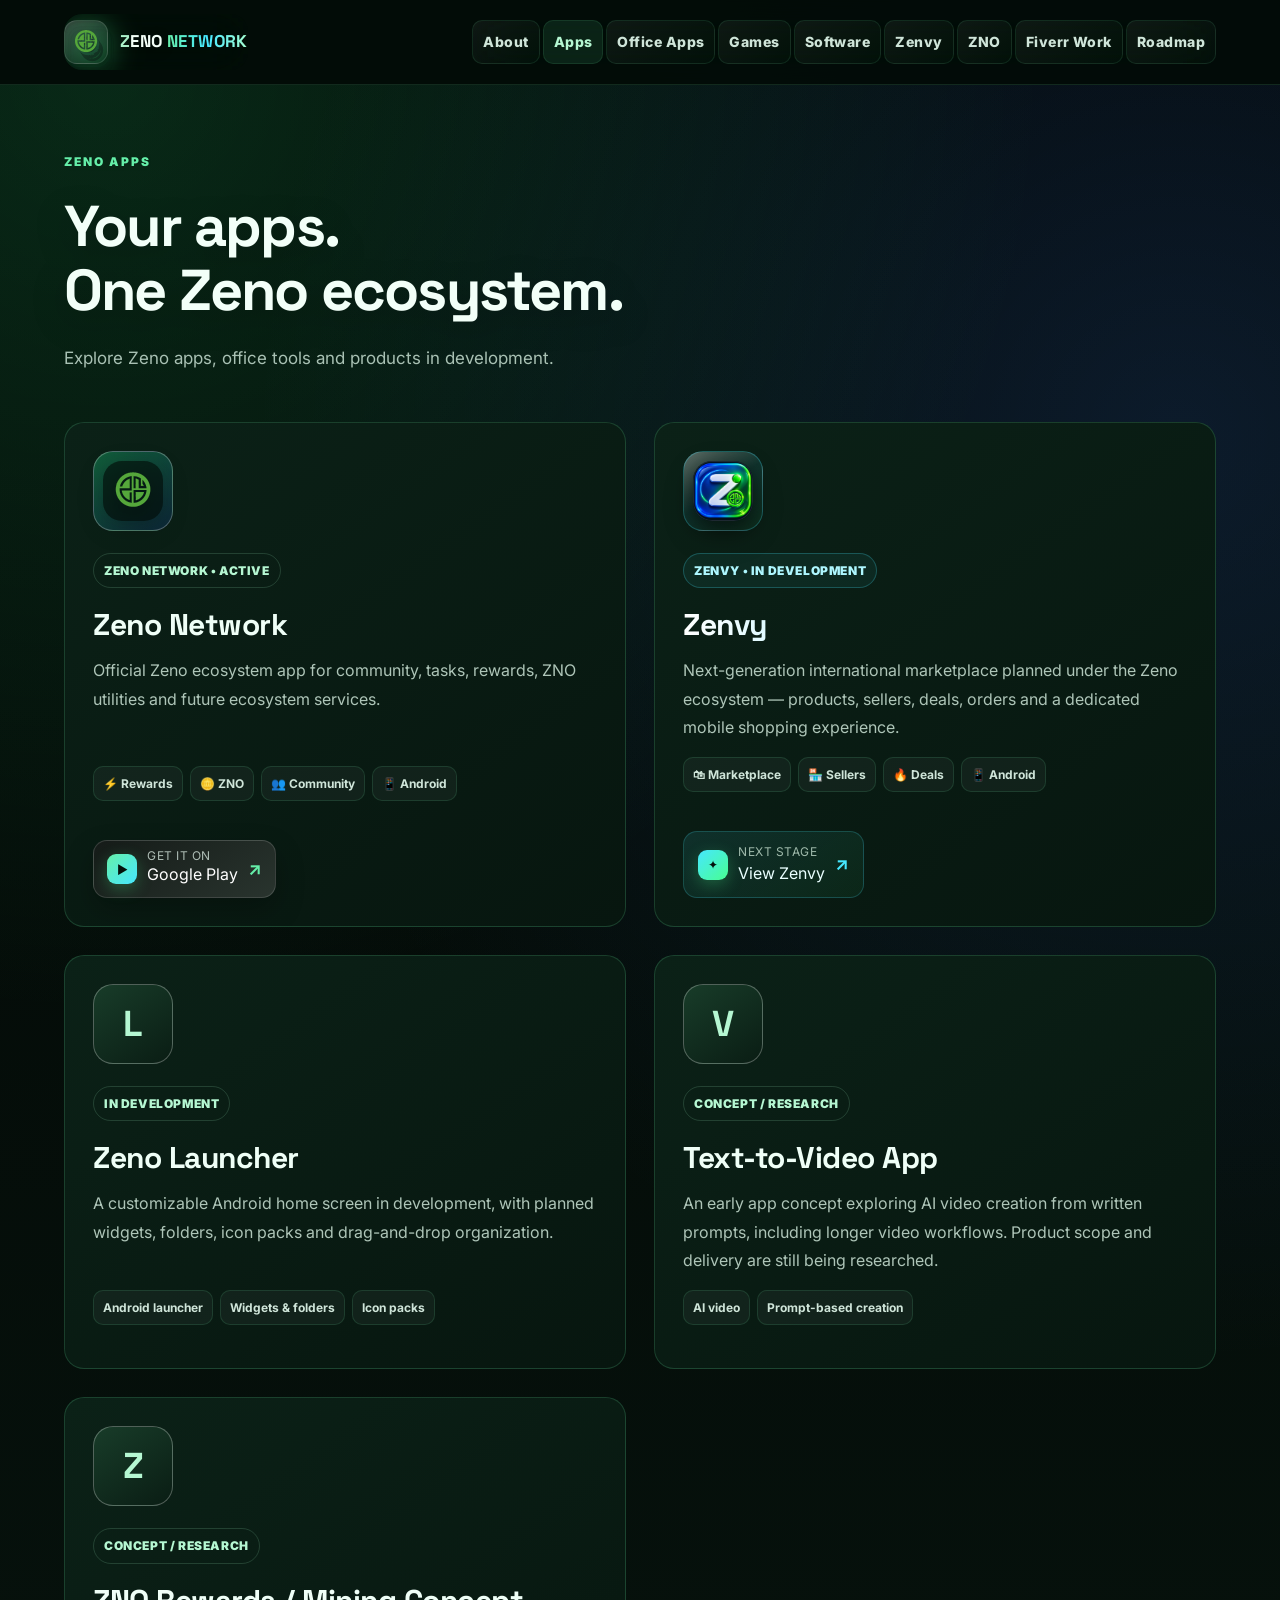
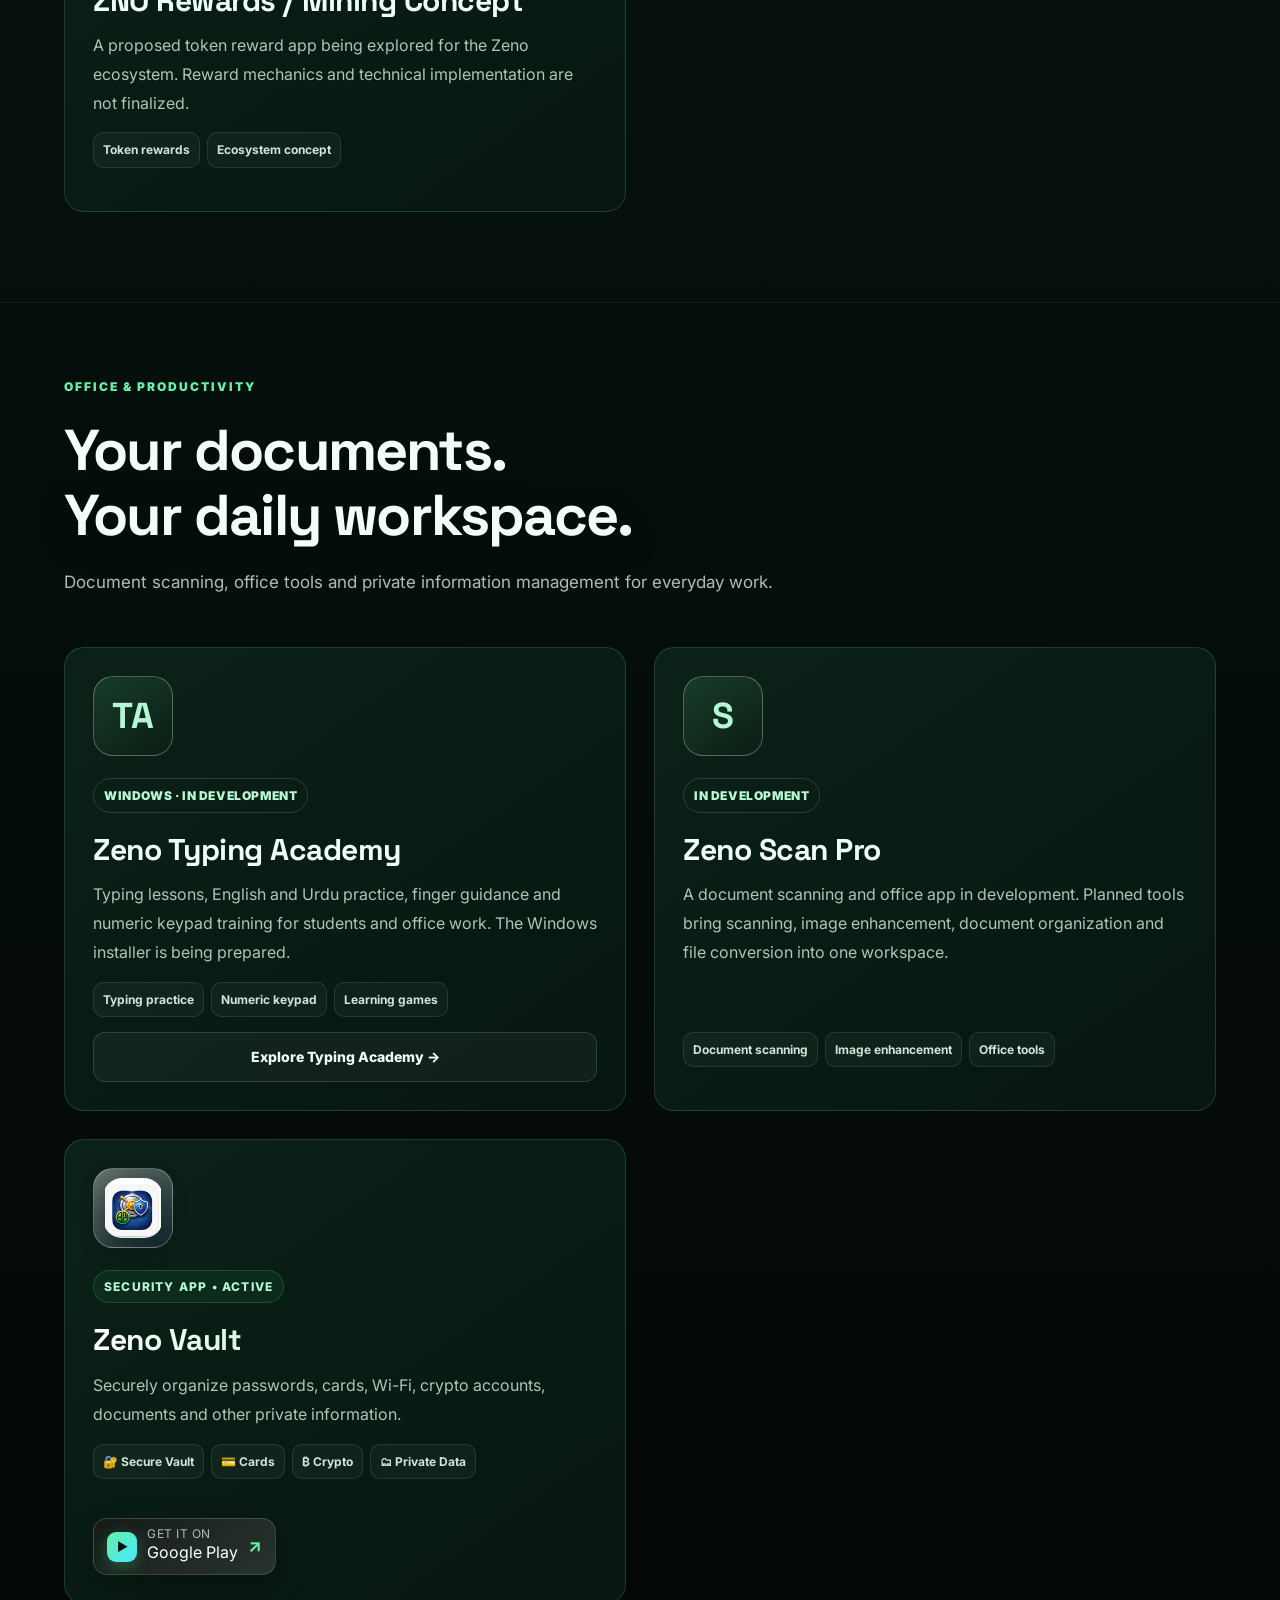
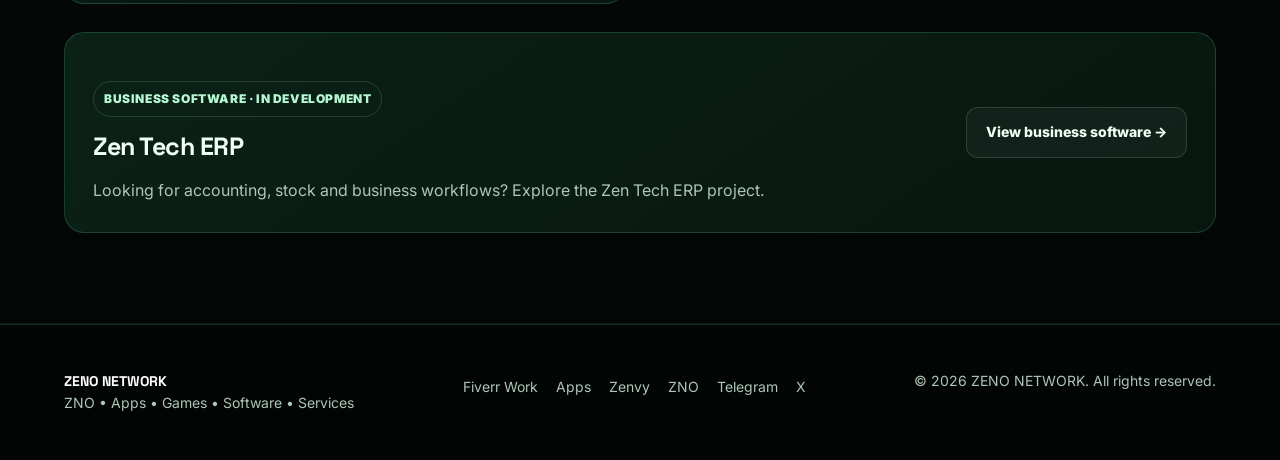
==== apps.html @ b7bbfca3 "Polish animated website, add apps and office categories, Fiverr portfolio and games; preserve Typing" ====
<!doctype html>
<html lang="en">
<head>
<meta charset="utf-8">
<meta name="viewport" content="width=device-width,initial-scale=1">
<title>Apps | Zeno Network</title>
<meta name="description" content="ZENO NETWORK — apps, games, digital services, ZNO utility and the future Zenvy marketplace.">
<meta property="og:title" content="ZENO NETWORK | Official">
<meta property="og:description" content="Apps, games, digital services, ZNO and Zenvy.">
<meta property="og:image" content="banner.jpeg">
<meta name="theme-color" content="#06100d">

<link rel="preconnect" href="https://fonts.googleapis.com">
<link rel="preconnect" href="https://fonts.gstatic.com" crossorigin>
<link href="https://fonts.googleapis.com/css2?family=Inter:wght@400;500;600;700;800&family=Space+Grotesk:wght@400;500;600;700&display=swap" rel="stylesheet">

<link rel="stylesheet" href="styles.css?v=20260908">
</head>
<body>
<a class="skip-link" href="#main-content">Skip to content</a>

<nav class="nav">
<div class="wrap navin">
<a class="logo" href="index.html#home"><img src="zno.svg" alt="ZNO"><span>ZENO <em>NETWORK</em></span></a>
<button class="menu" id="menu" type="button" aria-label="Open navigation" aria-expanded="false" aria-controls="links">☰</button>
<div class="links" id="links">
<a href="index.html#about">About</a><a href="apps.html" aria-current="page">Apps</a><a href="apps.html#office-apps">Office Apps</a><a href="index.html#games">Games</a><a href="index.html#software">Software</a><a href="index.html#zenvy">Zenvy</a><a href="index.html#token">ZNO</a><a href="index.html#fiverr">Fiverr Work</a><a href="index.html#roadmap">Roadmap</a>
</div>
</div>
</nav>

<main id="main-content" class="apps-page"><section id="apps"><div class="wrap">
<div class="section-head reveal"><span class="eyebrow">ZENO APPS</span><h2>Your apps.<br>One Zeno ecosystem.</h2><p>Explore Zeno apps, office tools and products in development.</p></div>

<div class="glass-grid zeno-products">

<!-- ZENO NETWORK APP -->
<div class="glass app-card reveal zeno-product-card">
  <div class="product-icon-float zeno-network-icon">
    <img src="zno.svg" alt="Zeno Network app icon">
  </div>
  <div class="app-visual network-visual">
    <span class="network-ring"></span>
    <strong>ZNO</strong>
  </div>
  <div class="product-card-copy">
    <div class="tag">ZENO NETWORK • ACTIVE</div>
    <h3>Zeno Network</h3>
    <p>Official Zeno ecosystem app for community, tasks, rewards, ZNO utilities and future ecosystem services.</p>
    <div class="vault-features">
      <span>⚡ Rewards</span><span>🪙 ZNO</span><span>👥 Community</span><span>📱 Android</span>
    </div>
    <a class="play-store-btn" href="https://play.google.com/store/apps/details?id=com.zenonetwork.zenoapp" target="_blank" rel="noopener noreferrer">
      <span class="play-icon">▶</span>
      <span><small>GET IT ON</small>Google Play</span>
      <b>↗</b>
    </a>
  </div>
</div>

<!-- ZENVY APP -->
<div class="glass app-card reveal zeno-product-card zenvy-product">
  <div class="product-icon-float">
    <img src="zenvy-app-icon.png" alt="Zenvy app icon">
  </div>
  <div class="app-visual zenvy-visual">
    <img src="zenvy-app-icon.png" alt="Zenvy">
    <span class="zenvy-badge">MARKETPLACE APP</span>
  </div>
  <div class="product-card-copy">
    <div class="tag">ZENVY • IN DEVELOPMENT</div>
    <h3>Zenvy</h3>
    <p>Next-generation international marketplace planned under the Zeno ecosystem — products, sellers, deals, orders and a dedicated mobile shopping experience.</p>
    <div class="vault-features">
      <span>🛍 Marketplace</span><span>🏪 Sellers</span><span>🔥 Deals</span><span>📱 Android</span>
    </div>
    <a class="zenvy-app-btn" href="index.html#zenvy">
      <span class="play-icon">✦</span>
      <span><small style="display:block;color:#9eb9aa;font-size:8px;letter-spacing:1px">NEXT STAGE</small>View Zenvy</span>
      <b style="color:var(--cyan);font-size:18px;margin-left:auto">↗</b>
    </a>
  </div>
</div>

<article class="glass app-card reveal zeno-product-card"><div class="product-icon-float project-monogram" aria-hidden="true">L</div><div class="product-card-copy"><span class="tag">IN DEVELOPMENT</span><h3>Zeno Launcher</h3><p>A customizable Android home screen in development, with planned widgets, folders, icon packs and drag-and-drop organization.</p><div class="vault-features"><span>Android launcher</span><span>Widgets & folders</span><span>Icon packs</span></div></div></article><article class="glass app-card reveal zeno-product-card"><div class="product-icon-float project-monogram" aria-hidden="true">V</div><div class="product-card-copy"><span class="tag">CONCEPT / RESEARCH</span><h3>Text-to-Video App</h3><p>An early app concept exploring AI video creation from written prompts, including longer video workflows. Product scope and delivery are still being researched.</p><div class="vault-features"><span>AI video</span><span>Prompt-based creation</span></div></div></article><article class="glass app-card reveal zeno-product-card"><div class="product-icon-float project-monogram" aria-hidden="true">Z</div><div class="product-card-copy"><span class="tag">CONCEPT / RESEARCH</span><h3>ZNO Rewards / Mining Concept</h3><p>A proposed token reward app being explored for the Zeno ecosystem. Reward mechanics and technical implementation are not finalized.</p><div class="vault-features"><span>Token rewards</span><span>Ecosystem concept</span></div></div></article>
</div>
</div></section>

<section id="office-apps"><div class="wrap"><div class="section-head reveal"><span class="eyebrow">OFFICE & PRODUCTIVITY</span><h2>Your documents.<br>Your daily workspace.</h2><p>Document scanning, office tools and private information management for everyday work.</p></div><div class="glass-grid zeno-products"><article class="glass app-card reveal zeno-product-card"><div class="product-icon-float project-monogram" aria-hidden="true">TA</div><div class="product-card-copy"><span class="tag">WINDOWS · IN DEVELOPMENT</span><h3>Zeno Typing Academy</h3><p>Typing lessons, English and Urdu practice, finger guidance and numeric keypad training for students and office work. The Windows installer is being prepared.</p><div class="vault-features"><span>Typing practice</span><span>Numeric keypad</span><span>Learning games</span></div><a class="btn" href="typing-academy.html">Explore Typing Academy →</a></div></article><article class="glass app-card reveal zeno-product-card"><div class="product-icon-float project-monogram" aria-hidden="true">S</div><div class="product-card-copy"><span class="tag">IN DEVELOPMENT</span><h3>Zeno Scan Pro</h3><p>A document scanning and office app in development. Planned tools bring scanning, image enhancement, document organization and file conversion into one workspace.</p><div class="vault-features"><span>Document scanning</span><span>Image enhancement</span><span>Office tools</span></div></div></article><!-- ZENO VAULT APP -->
<div class="glass app-card reveal vault-product">
  <div class="product-icon-float vault-product-icon">
    <img src="zeno-vault-icon.png" alt="Zeno Vault app icon">
  </div>
  <div class="app-visual vault">
    <span class="vault-orbit"></span>
    <span class="vault-z">Z</span>
    <span class="vault-key">⌁</span>
  </div>
  <div class="vault-product-copy">
    <div class="tag">SECURITY APP • ACTIVE</div>
    <h3>Zeno Vault</h3>
    <p>Securely organize passwords, cards, Wi-Fi, crypto accounts, documents and other private information.</p>
    <div class="vault-features"><span>🔐 Secure Vault</span><span>💳 Cards</span><span>₿ Crypto</span><span>🗂 Private Data</span></div>
    <a class="play-store-btn" href="https://play.google.com/store/apps/details?id=com.zenonetwork.zenonotes" target="_blank" rel="noopener noreferrer">
      <span class="play-icon">▶</span>
      <span><small>GET IT ON</small>Google Play</span>
      <b>↗</b>
    </a>
  </div>
</div>

</div><div class="office-erp glass reveal"><div><span class="tag">BUSINESS SOFTWARE · IN DEVELOPMENT</span><h3>Zen Tech ERP</h3><p>Looking for accounting, stock and business workflows? Explore the Zen Tech ERP project.</p></div><a class="btn" href="index.html#software">View business software →</a></div></div></section></main>
<footer><div class="wrap foot"><div><strong style="color:#fff;font-family:'Space Grotesk'">ZENO NETWORK</strong><br>ZNO • Apps • Games • Software • Services</div><div class="foot-links"><a href="index.html#fiverr">Fiverr Work</a><a href="apps.html" aria-current="page">Apps</a><a href="index.html#zenvy">Zenvy</a><a href="index.html#token">ZNO</a><a href="https://t.me/znonetwork" target="_blank" rel="noopener noreferrer">Telegram</a><a href="https://x.com/ZenoNetworkZNO" target="_blank" rel="noopener noreferrer">X</a></div><div>© 2026 ZENO NETWORK. All rights reserved.</div></div></footer>





<script src="site.js?v=20260908" defer></script>
</body>
</html>
---- styles.css ----
:root{
  --bg:#030806; --bg2:#06120d; --panel:rgba(10,28,20,.62);
  --panel2:rgba(7,19,14,.82); --line:rgba(116,255,178,.18);
  --green:#48ff91; --mint:#a6ffd0; --cyan:#46e7ff; --blue:#5d8dff;
  --white:#f3fff8; --muted:#9eb9aa; --gold:#d7ff6a;
  --shadow:0 25px 90px rgba(0,0,0,.48);
}
*{box-sizing:border-box}
html{scroll-behavior:smooth}
body{
 margin:0;color:var(--white);background:
 radial-gradient(circle at 8% 2%,rgba(46,255,139,.14),transparent 25%),
 radial-gradient(circle at 92% 12%,rgba(63,131,255,.15),transparent 27%),
 linear-gradient(180deg,#020604,#06110c 45%,#020504);
 font-family:Inter,Arial,sans-serif;overflow-x:hidden;
}
body:before{content:"";position:fixed;inset:0;pointer-events:none;opacity:.24;
 background-image:linear-gradient(rgba(255,255,255,.025) 1px,transparent 1px),linear-gradient(90deg,rgba(255,255,255,.025) 1px,transparent 1px);
 background-size:70px 70px;mask-image:linear-gradient(to bottom,#000,transparent 75%);z-index:-1}
a{color:inherit}
.wrap{width:min(1240px,92%);margin:auto}
.nav{
 position:fixed;top:0;left:0;right:0;z-index:100;
 background:rgba(2,8,6,.64);border-bottom:1px solid rgba(130,255,185,.12);
 backdrop-filter:blur(22px) saturate(150%);
}
.navin{height:76px;display:flex;align-items:center;justify-content:space-between;gap:25px}
.logo{display:flex;align-items:center;gap:12px;text-decoration:none;font-family:"Space Grotesk";font-weight:700;letter-spacing:.8px}
.logo img{width:44px;height:44px;filter:drop-shadow(0 0 15px rgba(72,255,145,.4))}
.logo em{font-style:normal;color:var(--green)}
.links{display:flex;align-items:center;gap:22px}
.links a{text-decoration:none;color:#c8ddd2;font-size:13px;font-weight:700;transition:.25s}
.links a:hover{color:var(--green);transform:translateY(-1px)}
.menu{display:none;background:rgba(255,255,255,.05);color:#fff;border:1px solid var(--line);border-radius:12px;padding:9px 12px;font-size:20px}

.hero{
 min-height:790px;padding-top:76px;position:relative;display:flex;align-items:center;overflow:hidden;
 background:
 linear-gradient(90deg,rgba(2,7,5,.97) 0%,rgba(2,7,5,.82) 43%,rgba(2,7,5,.25) 100%),
 url("banner.jpeg") center/cover no-repeat;
}
.hero:after{
 content:"";position:absolute;width:650px;height:650px;right:-180px;top:80px;border-radius:50%;
 background:radial-gradient(circle,rgba(70,255,145,.2),rgba(67,130,255,.08) 42%,transparent 68%);
 filter:blur(10px);animation:pulse 5s ease-in-out infinite;
}
.hero-grid{display:grid;grid-template-columns:1.02fr .98fr;gap:50px;align-items:center;position:relative;z-index:2}
.kicker{display:inline-flex;align-items:center;gap:9px;padding:9px 14px;border:1px solid var(--line);border-radius:999px;background:rgba(10,35,24,.58);color:var(--mint);font-size:11px;font-weight:800;letter-spacing:1.7px;backdrop-filter:blur(12px)}
.dot{width:7px;height:7px;background:var(--green);border-radius:50%;box-shadow:0 0 15px var(--green);animation:blink 1.6s infinite}
.hero h1{font-family:"Space Grotesk";font-size:clamp(55px,7.8vw,105px);line-height:.88;letter-spacing:-5px;margin:25px 0 24px}
.hero h1 .green{color:var(--green);text-shadow:0 0 35px rgba(72,255,145,.18)}
.hero h1 .silver{color:#eaf4ef}
.hero-copy{max-width:680px;color:#b8cec2;font-size:18px;line-height:1.85}
.hero-buttons{display:flex;flex-wrap:wrap;gap:12px;margin-top:28px}
.btn{
 display:inline-flex;align-items:center;justify-content:center;gap:9px;text-decoration:none;
 padding:14px 20px;border-radius:14px;font-weight:800;font-size:13px;border:1px solid var(--line);
 transition:.28s;cursor:pointer;background:rgba(255,255,255,.045);color:#effff6;
}
.btn:hover{transform:translateY(-4px);box-shadow:0 15px 35px rgba(0,0,0,.28);border-color:rgba(72,255,145,.45)}
.btn.primary{color:#031109;border:0;background:linear-gradient(135deg,var(--green),var(--mint));box-shadow:0 12px 35px rgba(72,255,145,.2)}
.btn.blue{background:linear-gradient(135deg,#46e7ff,#648aff);color:#041019;border:0}
.contract-mini{margin-top:20px;color:#9eb9aa;font-size:12px;word-break:break-all}
.contract-mini b{color:#d7ffea}

.hero-art{min-height:500px;position:relative;display:grid;place-items:center}
.glow{position:absolute;width:430px;height:430px;border-radius:50%;background:radial-gradient(circle,rgba(72,255,145,.2),transparent 65%);filter:blur(5px);animation:pulse 5s infinite}
.orbit{position:absolute;width:440px;height:440px;border:1px solid rgba(72,255,145,.18);border-radius:50%;animation:spin 22s linear infinite}
.orbit:before,.orbit:after{content:"";position:absolute;width:12px;height:12px;border-radius:50%;background:var(--green);box-shadow:0 0 25px var(--green)}
.orbit:before{top:35px;left:60px}.orbit:after{bottom:65px;right:25px;background:var(--cyan);box-shadow:0 0 25px var(--cyan)}
.coin{
 width:285px;height:285px;border-radius:50%;position:relative;display:grid;place-items:center;
 background:radial-gradient(circle at 35% 25%,#d8ff9d 0,#42e777 16%,#0b7e45 45%,#031b11 72%);
 border:7px solid #142f22;box-shadow:inset 0 0 0 3px rgba(166,255,208,.35),inset 0 -25px 45px rgba(0,0,0,.5),0 0 75px rgba(72,255,145,.3),0 35px 90px rgba(0,0,0,.55);
 transform:perspective(700px) rotateX(7deg);animation:float 4.8s ease-in-out infinite;
}
.coin:before{content:"";position:absolute;inset:17px;border-radius:50%;border:2px dashed rgba(219,255,229,.32)}
.coin-z{font-family:"Space Grotesk";font-size:150px;font-weight:700;color:#06140d;text-shadow:3px 5px 0 rgba(166,255,208,.25);transform:translateY(-5px)}

.coin-logo-3d{
  width:190px;height:190px;display:grid;place-items:center;position:relative;
  transform:translateY(-8px) perspective(700px) rotateX(8deg) rotateY(-7deg);
  animation:logoFloat 4.8s ease-in-out infinite;
  filter:
    drop-shadow(0 4px 0 #07170e)
    drop-shadow(0 8px 0 #06120b)
    drop-shadow(0 12px 0 rgba(0,0,0,.75))
    drop-shadow(0 0 22px rgba(72,255,145,.55));
}
.coin-logo-3d:before{
  content:"";position:absolute;inset:8px;border-radius:42px;
  background:linear-gradient(145deg,rgba(255,255,255,.30),rgba(72,255,145,.08) 45%,rgba(0,0,0,.18));
  border:1px solid rgba(224,255,238,.26);
  box-shadow:inset 0 2px 0 rgba(255,255,255,.18),0 0 35px rgba(72,255,145,.18);
  transform:translateZ(-10px) rotate(-3deg);
  pointer-events:none;
}
.coin-logo-3d img{
  width:150px;height:150px;object-fit:contain;position:relative;z-index:2;
  transform:translateZ(20px);
  filter:
    brightness(1.12) contrast(1.08)
    drop-shadow(3px 4px 0 #0b3a23)
    drop-shadow(6px 8px 0 #062013)
    drop-shadow(0 0 18px rgba(166,255,208,.58));
}
.coin-logo-3d:after{
  content:"";position:absolute;width:105px;height:24px;left:43px;top:25px;
  background:linear-gradient(90deg,transparent,rgba(255,255,255,.46),transparent);
  transform:rotate(-25deg);filter:blur(5px);opacity:.55;z-index:3;
  animation:shine 3.2s ease-in-out infinite;
  pointer-events:none;
}
@keyframes logoFloat{
  0%,100%{transform:translateY(-8px) perspective(700px) rotateX(8deg) rotateY(-7deg)}
  50%{transform:translateY(-20px) perspective(700px) rotateX(11deg) rotateY(5deg)}
}
@keyframes shine{
  0%,35%{transform:translateX(-45px) rotate(-25deg);opacity:0}
  50%{opacity:.55}
  75%,100%{transform:translateX(75px) rotate(-25deg);opacity:0}
}

.coin-label{position:absolute;bottom:45px;font-size:12px;letter-spacing:4px;font-weight:900;color:#d9ffe9}
.float-card{position:absolute;padding:15px 17px;border:1px solid var(--line);background:rgba(5,18,12,.68);backdrop-filter:blur(16px);border-radius:18px;box-shadow:var(--shadow);font-size:12px}
.float-card strong{display:block;color:var(--green);font-size:18px;margin-bottom:4px}
.fc1{top:55px;right:5px}.fc2{bottom:65px;left:0}.fc3{top:155px;left:-20px}

.stats{margin-top:-58px;position:relative;z-index:5}
.stats-grid{display:grid;grid-template-columns:repeat(4,1fr);gap:12px}
.stat{padding:23px;border:1px solid var(--line);border-radius:20px;background:linear-gradient(145deg,rgba(16,42,28,.76),rgba(4,14,10,.82));backdrop-filter:blur(18px);box-shadow:var(--shadow),inset 0 1px 0 rgba(255,255,255,.06);transition:.35s ease}.stat:hover{transform:translateY(-7px);border-color:rgba(72,255,145,.42);box-shadow:0 25px 60px rgba(0,0,0,.38),0 0 28px rgba(72,255,145,.06)}
.stat b{display:block;font-family:"Space Grotesk";font-size:26px;color:var(--mint)}.stat span{font-size:12px;color:var(--muted)}

section{padding:115px 0}
.section-head{max-width:900px;margin-bottom:48px;position:relative}
.eyebrow{
 display:inline-flex;align-items:center;gap:10px;
 font-size:18px;font-weight:900;letter-spacing:4px;color:var(--green);
 text-transform:uppercase;
 padding:10px 16px;border-radius:999px;
 border:1px solid rgba(72,255,145,.24);
 background:linear-gradient(135deg,rgba(72,255,145,.10),rgba(70,231,255,.045));
 box-shadow:inset 0 1px 0 rgba(255,255,255,.08),0 8px 28px rgba(0,0,0,.16);
 backdrop-filter:blur(14px);
}
.eyebrow:before{
 content:"";width:7px;height:7px;border-radius:50%;
 background:var(--green);box-shadow:0 0 16px var(--green);
 animation:blink 1.8s infinite;
}
.section-head h2{
 font-family:"Space Grotesk";
 font-size:clamp(58px,7vw,88px);
 line-height:.98;margin:18px 0 18px;letter-spacing:-3px;
 font-weight:700;
 color:#f2fff8;
 text-shadow:0 10px 35px rgba(0,0,0,.28);
}
.section-head h2::after{
 content:"";display:block;width:88px;height:3px;margin-top:22px;border-radius:99px;
 background:linear-gradient(90deg,var(--green),var(--cyan),transparent);
 box-shadow:0 0 18px rgba(72,255,145,.28);
}
.connect-title{font-size:clamp(48px,6vw,78px)!important;line-height:.98;letter-spacing:-3px;color:#f2fff8}
.section-head p{color:#a9c1b4;line-height:1.85;font-size:17px;max-width:760px}
.glass-grid{display:grid;grid-template-columns:repeat(3,1fr);gap:20px}
.glass{
 padding:31px;border:1px solid rgba(116,255,178,.17);border-radius:26px;
 background:
   linear-gradient(145deg,rgba(20,48,33,.70),rgba(5,16,11,.76)),
   radial-gradient(circle at 0% 0%,rgba(72,255,145,.08),transparent 42%);
 backdrop-filter:blur(22px) saturate(145%);
 box-shadow:
   0 20px 55px rgba(0,0,0,.25),
   inset 0 1px 0 rgba(255,255,255,.055);
 transition:
   transform .42s cubic-bezier(.2,.8,.2,1),
   border-color .35s ease,
   box-shadow .42s ease,
   background .42s ease;
 position:relative;overflow:hidden;
 isolation:isolate;
}
.glass:before{
 content:"";position:absolute;width:190px;height:190px;right:-95px;top:-95px;
 background:radial-gradient(circle,rgba(72,255,145,.18),rgba(70,231,255,.05) 42%,transparent 70%);
 border-radius:50%;filter:blur(4px);transition:.5s;z-index:-1;
}
.glass:after{
 content:"";position:absolute;left:-120%;top:0;width:65%;height:100%;
 background:linear-gradient(105deg,transparent,rgba(255,255,255,.075),transparent);
 transform:skewX(-18deg);transition:.65s;pointer-events:none;
}
.glass:hover{
 transform:perspective(900px) translateY(-14px) rotateX(2deg) scale(1.014);
 border-color:rgba(72,255,145,.52);
 background:
   linear-gradient(145deg,rgba(23,61,40,.80),rgba(5,18,13,.84)),
   radial-gradient(circle at 0% 0%,rgba(72,255,145,.13),transparent 45%);
 box-shadow:
   0 34px 95px rgba(0,0,0,.48),
   0 0 0 1px rgba(72,255,145,.07),
   0 0 45px rgba(72,255,145,.075),
   inset 0 1px 0 rgba(255,255,255,.10);
}
.glass:hover:before{transform:scale(1.45);opacity:1}
.glass:hover:after{left:135%}
.glass h3{
 font-family:"Space Grotesk";font-size:28px;letter-spacing:-.5px;
 margin:18px 0 10px;color:#effff7;
}
.glass p{color:#a9bfb3;line-height:1.78;margin:0}
.icon{
 width:52px;height:52px;display:grid;place-items:center;border-radius:16px;
 background:linear-gradient(135deg,rgba(72,255,145,.15),rgba(70,231,255,.08));
 border:1px solid rgba(72,255,145,.2);font-size:23px
}
.glass h3{font-family:"Space Grotesk";font-size:28px;margin:18px 0 9px}
.glass p{color:var(--muted);line-height:1.75;margin:0}
.tag{display:inline-block;margin-top:20px;padding:7px 10px;border-radius:999px;border:1px solid var(--line);color:var(--mint);font-size:10px;font-weight:900;letter-spacing:1px}

.app-card{min-height:290px;display:flex;flex-direction:column}
.app-card .tag{margin-top:auto}
.app-visual{height:115px;border-radius:18px;margin:-3px -3px 0;display:grid;place-items:center;font-family:"Space Grotesk";font-size:45px;font-weight:700;color:#06140d;background:radial-gradient(circle at 40% 35%,#b4ff7b,#2fe87f 25%,#087442 70%);box-shadow:inset 0 0 40px rgba(255,255,255,.12)}
.app-visual.vault{color:#eafff4;background:radial-gradient(circle at 50% 35%,#6dfff3,#176c72 35%,#061d2a 78%)}
.app-visual.future{color:#dce7ff;background:radial-gradient(circle at 50% 35%,#9f9bff,#4d46a5 35%,#111433 78%)}

.zenvy{
 border:1px solid rgba(93,141,255,.3);border-radius:32px;overflow:hidden;
 background:radial-gradient(circle at 75% 35%,rgba(93,141,255,.18),transparent 28%),linear-gradient(135deg,#081521,#071b12);
 box-shadow:var(--shadow)
}
.zenvy-inner{display:grid;grid-template-columns:1.1fr .9fr;gap:25px;padding:45px}
.market-orb{min-height:300px;display:grid;place-items:center;position:relative}
.market-orb:before{content:"";width:245px;height:245px;border-radius:50%;background:conic-gradient(from 0deg,#46e7ff,#8a75ff,#48ff91,#46e7ff);filter:blur(1px);animation:spin 8s linear infinite;box-shadow:0 0 90px rgba(70,231,255,.18)}
.market-orb:after{content:"ZENVY";position:absolute;width:190px;height:190px;border-radius:50%;display:grid;place-items:center;background:#07130e;color:#eafff4;font:700 29px "Space Grotesk";letter-spacing:2px;border:1px solid rgba(255,255,255,.12)}

.token-box{display:grid;grid-template-columns:1fr 1fr;gap:18px}
.rows,.contract-box{padding:26px;border:1px solid var(--line);border-radius:24px;background:rgba(9,26,18,.7);backdrop-filter:blur(18px)}
.row{display:flex;justify-content:space-between;gap:20px;padding:16px 0;border-bottom:1px solid rgba(116,255,178,.1)}
.row:last-child{border:0}.row span{color:var(--muted)}.row strong{color:#eafff4;text-align:right}
.contract{padding:18px;border-radius:15px;background:#020806;border:1px dashed rgba(72,255,145,.3);font:12px Consolas,monospace;color:var(--mint);word-break:break-all}

.service-grid{grid-template-columns:repeat(4,1fr)}
.service{min-height:230px}
.roadmap{display:grid;grid-template-columns:repeat(4,1fr);gap:15px}
.phase{padding:24px;border:1px solid var(--line);border-radius:22px;background:linear-gradient(145deg,rgba(13,34,23,.72),rgba(4,13,9,.75))}
.phase small{color:var(--green);font-weight:900;letter-spacing:1.4px}
.phase h3{font-family:"Space Grotesk";font-size:21px}.phase p{color:var(--muted);line-height:1.7}

.update{display:grid;grid-template-columns:100px 1fr;padding:22px 0;border-bottom:1px solid rgba(116,255,178,.12)}
.update:last-child{border:0}.date{color:var(--green);font-weight:900}

.cta{padding:48px;border:1px solid var(--line);border-radius:28px;background:linear-gradient(135deg,rgba(13,42,27,.72),rgba(7,20,14,.82));box-shadow:var(--shadow)}
footer{border-top:1px solid var(--line);padding:45px 0;color:var(--muted)}
.foot{display:flex;justify-content:space-between;gap:25px;flex-wrap:wrap}.foot-links{display:flex;gap:18px;flex-wrap:wrap}.foot-links a{text-decoration:none}.foot-links a:hover{color:var(--green)}

.reveal{opacity:0;transform:translateY(25px);transition:opacity .7s ease,transform .7s ease}.reveal.show{opacity:1;transform:none}
@keyframes float{0%,100%{transform:perspective(700px) rotateX(7deg) translateY(0)}50%{transform:perspective(700px) rotateX(7deg) translateY(-16px)}}
@keyframes pulse{0%,100%{transform:scale(.94);opacity:.7}50%{transform:scale(1.08);opacity:1}}
@keyframes spin{to{transform:rotate(360deg)}}@keyframes blink{50%{opacity:.35}}
@media(max-width:1000px){.links{display:none}.menu{display:block}.hero-grid{grid-template-columns:1fr}.hero-art{min-height:430px}.glass-grid,.service-grid{grid-template-columns:repeat(2,1fr)}.roadmap{grid-template-columns:repeat(2,1fr)}.token-box,.zenvy-inner{grid-template-columns:1fr}}
@media(max-width:650px){.hero{min-height:850px}.hero h1{letter-spacing:-3px}.hero-copy{font-size:16px}.hero-art{min-height:350px}.coin{width:220px;height:220px}.coin-logo-3d{width:150px;height:150px}.coin-logo-3d img{width:118px;height:118px}.orbit{width:330px;height:330px}.float-card{display:none}.stats-grid,.glass-grid,.service-grid,.roadmap{grid-template-columns:1fr}.stats{margin-top:-25px}section{padding:75px 0}.zenvy-inner{padding:25px}.update{grid-template-columns:1fr;gap:7px}}

/* ===== PREMIUM 3D GLASS BRAND ===== */
.navin{gap:18px}
.logo{
  position:relative;
  min-height:56px;
  padding:7px 16px 7px 8px;
  gap:12px;
  border:1px solid rgba(166,255,208,.24);
  border-radius:18px;
  background:
    linear-gradient(145deg,rgba(72,255,145,.16),rgba(70,231,255,.075) 48%,rgba(7,18,13,.70));
  box-shadow:
    inset 0 1px 0 rgba(255,255,255,.14),
    inset 0 -12px 30px rgba(0,0,0,.16),
    0 12px 35px rgba(0,0,0,.28),
    0 0 25px rgba(72,255,145,.07);
  backdrop-filter:blur(22px) saturate(165%);
  transform:perspective(700px) rotateX(2deg);
  transition:.35s cubic-bezier(.2,.8,.2,1);
  overflow:hidden;
}
.logo:before{
  content:"";
  position:absolute;
  inset:-1px;
  border-radius:18px;
  background:linear-gradient(115deg,transparent 18%,rgba(255,255,255,.16) 43%,transparent 61%);
  transform:translateX(-120%);
  transition:.7s;
  pointer-events:none;
}
.logo:hover{
  transform:perspective(700px) translateY(-4px) rotateX(4deg) rotateY(-2deg) scale(1.02);
  border-color:rgba(72,255,145,.52);
  box-shadow:
    inset 0 1px 0 rgba(255,255,255,.18),
    0 22px 55px rgba(0,0,0,.40),
    0 0 35px rgba(72,255,145,.14);
}
.logo:hover:before{transform:translateX(120%)}
.logo img{
  width:45px;height:45px;
  padding:5px;
  border-radius:13px;
  background:linear-gradient(145deg,rgba(255,255,255,.18),rgba(72,255,145,.07));
  border:1px solid rgba(255,255,255,.12);
  filter:
    drop-shadow(2px 3px 0 #0a3a23)
    drop-shadow(4px 6px 0 #041b10)
    drop-shadow(0 0 15px rgba(72,255,145,.55));
  transform:translateZ(18px);
}
.logo span{
  font-family:"Space Grotesk";
  font-size:17px;
  font-weight:800;
  letter-spacing:1.1px;
  color:#f3fff8;
  text-shadow:0 3px 12px rgba(0,0,0,.45);
  white-space:nowrap;
}
.logo span:first-letter{color:var(--mint)}
.logo em{
  font-style:normal;
  background:linear-gradient(90deg,var(--green),var(--cyan),#a6ffd0);
  -webkit-background-clip:text;
  background-clip:text;
  color:transparent;
  text-shadow:none;
}

/* ===== GLASS CATEGORY NAVIGATION ===== */
.links{
  display:flex;
  align-items:center;
  justify-content:flex-end;
  gap:8px;
  padding:6px;
  border:1px solid rgba(116,255,178,.13);
  border-radius:20px;
  background:rgba(5,17,11,.48);
  backdrop-filter:blur(20px) saturate(150%);
  box-shadow:inset 0 1px 0 rgba(255,255,255,.07),0 10px 30px rgba(0,0,0,.20);
}
.links a{
  position:relative;
  display:inline-flex;
  align-items:center;
  justify-content:center;
  min-height:38px;
  padding:0 12px;
  border:1px solid rgba(116,255,178,.10);
  border-radius:12px;
  background:linear-gradient(145deg,rgba(255,255,255,.055),rgba(72,255,145,.025));
  color:#cfe5d9;
  font-size:11px;
  font-weight:800;
  letter-spacing:.45px;
  text-decoration:none;
  transition:.30s cubic-bezier(.2,.8,.2,1);
  overflow:hidden;
}
.links a:before{
  content:"";
  position:absolute;
  inset:0;
  background:linear-gradient(110deg,transparent 20%,rgba(255,255,255,.11) 48%,transparent 72%);
  transform:translateX(-120%);
  transition:.55s;
}
.links a:hover{
  color:#f1fff7;
  transform:translateY(-4px) perspective(500px) rotateX(4deg);
  border-color:rgba(72,255,145,.48);
  background:linear-gradient(145deg,rgba(72,255,145,.14),rgba(70,231,255,.06));
  box-shadow:0 12px 28px rgba(0,0,0,.28),0 0 20px rgba(72,255,145,.08),inset 0 1px 0 rgba(255,255,255,.12);
}
.links a:hover:before{transform:translateX(120%)}
.links a.active{
  color:#07140d;
  border-color:transparent;
  background:linear-gradient(135deg,var(--green),var(--mint));
  box-shadow:0 8px 22px rgba(72,255,145,.20);
}

/* ===== CLEAN 3D LOGO COIN ===== */
.coin-label{display:none!important}
.coin{
  overflow:visible;
  transform:perspective(700px) rotateX(7deg) rotateY(-2deg);
}
.coin-logo-3d{
  transform:translateY(-8px) perspective(700px) rotateX(8deg) rotateY(-7deg) translateZ(18px);
}

@media(max-width:900px){
  .links{
    gap:6px;
    flex-wrap:wrap;
    justify-content:center;
    padding:7px;
  }
  .links a{padding:0 9px;font-size:10px}
}
@media(max-width:768px){
  .logo{padding-right:12px}
  .logo span{font-size:14px}
  .links{
    position:absolute;
    top:72px;left:4%;right:4%;
    display:none;
    border-radius:18px;
  }
  .links.open{display:flex}
  .links a{flex:1 1 auto}
}


/* ===== ZENO VAULT PLAY STORE PRODUCT CARD ===== */
.vault-product{
  position:relative;
  overflow:hidden;
}
.vault-product:after{
  content:"";
  position:absolute;
  inset:0;
  pointer-events:none;
  background:linear-gradient(115deg,transparent 20%,rgba(255,255,255,.08) 48%,transparent 70%);
  transform:translateX(-120%);
  transition:.85s;
}
.vault-product:hover:after{transform:translateX(120%)}
.vault-product-copy{position:relative;z-index:2}
.vault-product .tag{
  display:inline-flex;
  padding:6px 10px;
  border:1px solid rgba(72,255,145,.18);
  border-radius:999px;
  background:rgba(72,255,145,.06);
  color:var(--mint);
  font-size:9px;
  font-weight:800;
  letter-spacing:1.2px;
}
.vault-product h3{
  background:linear-gradient(90deg,#fff,var(--mint),var(--cyan));
  -webkit-background-clip:text;
  background-clip:text;
  color:transparent;
}
.vault-features{
  display:flex;
  flex-wrap:wrap;
  gap:7px;
  margin:15px 0;
}
.vault-features span{
  padding:7px 9px;
  border-radius:10px;
  border:1px solid rgba(116,255,178,.12);
  background:rgba(255,255,255,.04);
  color:#cfe5d9;
  font-size:10px;
  font-weight:700;
}
.play-store-btn{
  display:inline-flex;
  align-items:center;
  gap:10px;
  min-width:175px;
  padding:9px 13px;
  border-radius:14px;
  text-decoration:none;
  color:#fff;
  background:linear-gradient(145deg,#151b18,#29342e);
  border:1px solid rgba(255,255,255,.15);
  box-shadow:0 12px 28px rgba(0,0,0,.25);
  transition:.3s cubic-bezier(.2,.8,.2,1);
}
.play-store-btn:hover{
  transform:translateY(-4px) scale(1.02);
  border-color:rgba(72,255,145,.45);
  box-shadow:0 18px 35px rgba(0,0,0,.35),0 0 25px rgba(72,255,145,.10);
}
.play-store-btn small{
  display:block;
  color:#aebdb5;
  font-size:8px;
  line-height:1;
  letter-spacing:1px;
}
.play-store-btn b{
  margin-left:auto;
  color:var(--green);
  font-size:18px;
}
.play-icon{
  width:30px;height:30px;
  display:grid;place-items:center;
  border-radius:9px;
  color:#04100a;
  background:linear-gradient(135deg,var(--green),var(--cyan));
  font-size:12px;
  box-shadow:0 5px 16px rgba(72,255,145,.25);
}
/* Premium Zeno Vault icon */
.app-visual.vault{
  position:relative;
  display:grid;
  place-items:center;
  overflow:hidden;
  background:
    radial-gradient(circle at 30% 20%,rgba(72,255,145,.22),transparent 30%),
    linear-gradient(145deg,#123425,#06120c 55%,#0a2035);
  border:1px solid rgba(166,255,208,.25);
  box-shadow:
    inset 0 1px 0 rgba(255,255,255,.12),
    inset 0 -18px 30px rgba(0,0,0,.28),
    0 18px 40px rgba(0,0,0,.35),
    0 0 28px rgba(72,255,145,.08);
  transform:perspective(700px) rotateX(7deg) rotateY(-7deg);
}
.app-visual.vault:before{
  content:"";
  position:absolute;
  inset:10px;
  border-radius:22px;
  border:1px solid rgba(72,255,145,.20);
}
.vault-orbit{
  position:absolute;
  width:66px;height:66px;
  border:4px solid rgba(166,255,208,.68);
  border-radius:50%;
  box-shadow:0 0 18px rgba(72,255,145,.25),inset 0 0 12px rgba(72,255,145,.12);
}
.vault-z{
  position:relative;
  z-index:2;
  font-family:"Space Grotesk";
  font-size:36px;
  font-weight:800;
  color:#effff6;
  text-shadow:0 3px 0 #0a3a23,0 6px 16px rgba(0,0,0,.55);
}
.vault-key{
  position:absolute;
  right:15px;
  bottom:14px;
  width:25px;height:25px;
  display:grid;place-items:center;
  border-radius:8px;
  background:linear-gradient(135deg,var(--green),var(--mint));
  color:#06140d;
  font-weight:900;
  box-shadow:0 5px 14px rgba(72,255,145,.3);
}
@media(max-width:700px){
  .vault-product{text-align:center}
  .vault-product-copy{display:flex;flex-direction:column;align-items:center}
  .vault-features{justify-content:center}
}


/* ===== ZENO PRODUCTS V5 ===== */
.zeno-products{
  align-items:stretch;
  overflow:visible;
}
.zeno-product-card,
.vault-product{
  position:relative;
  overflow:visible !important;
  margin-top:38px;
  transition:transform .45s cubic-bezier(.2,.8,.2,1), box-shadow .45s ease, border-color .45s ease;
}
.zeno-product-card:hover,
.vault-product:hover{
  transform:translateY(-10px);
}
.product-icon-float{
  position:absolute;
  z-index:8;
  top:-46px;
  left:50%;
  transform:translateX(-50%);
  width:92px;
  height:92px;
  border-radius:25px;
  padding:7px;
  display:grid;
  place-items:center;
  background:linear-gradient(145deg,rgba(255,255,255,.30),rgba(255,255,255,.06));
  border:1px solid rgba(255,255,255,.28);
  box-shadow:
    0 20px 40px rgba(0,0,0,.40),
    0 0 35px rgba(72,255,145,.13),
    inset 0 1px 0 rgba(255,255,255,.35);
  backdrop-filter:blur(18px);
  -webkit-backdrop-filter:blur(18px);
  transition:transform .45s cubic-bezier(.2,.8,.2,1), box-shadow .45s ease;
}
.product-icon-float img{
  width:100%;
  height:100%;
  display:block;
  object-fit:contain;
  border-radius:19px;
  filter:drop-shadow(0 7px 12px rgba(0,0,0,.35));
}
.zeno-product-card:hover .product-icon-float,
.vault-product:hover .product-icon-float{
  transform:translateX(-50%) translateY(-7px) rotate(-2deg) scale(1.05);
  box-shadow:
    0 28px 48px rgba(0,0,0,.48),
    0 0 45px rgba(72,255,145,.22),
    inset 0 1px 0 rgba(255,255,255,.45);
}
.zeno-network-icon{
  background:linear-gradient(145deg,rgba(36,255,153,.28),rgba(30,89,255,.15));
}
.zeno-network-icon img{
  padding:5px;
  border-radius:19px;
  background:rgba(4,14,10,.65);
}
.vault-product-icon{
  background:linear-gradient(145deg,rgba(255,255,255,.38),rgba(50,120,255,.10));
}
.future-product-icon{
  color:#dffff0;
  font-family:"Space Grotesk",sans-serif;
  font-size:44px;
  font-weight:300;
  background:linear-gradient(145deg,rgba(72,255,145,.18),rgba(91,124,255,.12));
}
.product-card-copy{
  position:relative;
  z-index:3;
}
.network-visual{
  position:relative;
  display:grid;
  place-items:center;
  overflow:hidden;
  background:
    radial-gradient(circle at 50% 40%,rgba(72,255,145,.20),transparent 34%),
    linear-gradient(145deg,#071a12,#081425 60%,#0d2434);
  border:1px solid rgba(72,255,145,.16);
  box-shadow:inset 0 1px 0 rgba(255,255,255,.10), inset 0 -20px 35px rgba(0,0,0,.30);
}
.network-visual strong{
  position:relative;
  z-index:2;
  font-family:"Space Grotesk",sans-serif;
  font-size:38px;
  letter-spacing:2px;
  color:#effff6;
  text-shadow:0 3px 0 #0b3c27,0 8px 25px rgba(0,0,0,.55);
}
.network-ring{
  position:absolute;
  width:92px;
  height:92px;
  border-radius:50%;
  border:2px solid rgba(72,255,145,.40);
  box-shadow:0 0 25px rgba(72,255,145,.13), inset 0 0 20px rgba(72,255,145,.08);
  animation:networkPulse 3.2s ease-in-out infinite;
}
@keyframes networkPulse{
  0%,100%{transform:scale(.94);opacity:.65}
  50%{transform:scale(1.08);opacity:1}
}


/* ===== ZENVY APP PRODUCT CARD ===== */
.zenvy-product{
  position:relative;
  overflow:visible !important;
  margin-top:38px;
}
.zenvy-product .product-icon-float{
  background:
    linear-gradient(145deg,rgba(255,255,255,.34),rgba(70,231,255,.10) 48%,rgba(72,255,145,.08));
  border-color:rgba(70,231,255,.28);
  box-shadow:
    0 20px 42px rgba(0,0,0,.42),
    0 0 38px rgba(70,231,255,.16),
    inset 0 1px 0 rgba(255,255,255,.38);
}
.zenvy-product .product-icon-float img{
  border-radius:19px;
  background:#03101a;
  box-shadow:
    inset 0 0 0 1px rgba(255,255,255,.10),
    0 8px 20px rgba(0,0,0,.35);
}
.zenvy-product:hover .product-icon-float{
  transform:translateX(-50%) translateY(-8px) rotate(2deg) scale(1.06);
  box-shadow:
    0 30px 52px rgba(0,0,0,.50),
    0 0 55px rgba(70,231,255,.24),
    0 0 28px rgba(72,255,145,.13),
    inset 0 1px 0 rgba(255,255,255,.48);
}
.zenvy-visual{
  position:relative;
  display:grid;
  place-items:center;
  overflow:hidden;
  background:
    radial-gradient(circle at 28% 20%,rgba(70,231,255,.25),transparent 30%),
    radial-gradient(circle at 78% 80%,rgba(72,255,145,.16),transparent 32%),
    linear-gradient(145deg,#07152a,#071b18 58%,#06110d);
  border:1px solid rgba(70,231,255,.20);
  box-shadow:
    inset 0 1px 0 rgba(255,255,255,.12),
    inset 0 -22px 38px rgba(0,0,0,.30);
}
.zenvy-visual:before{
  content:"";
  position:absolute;
  width:190px;height:190px;border-radius:50%;
  border:1px solid rgba(70,231,255,.22);
  box-shadow:0 0 45px rgba(70,231,255,.08),inset 0 0 35px rgba(72,255,145,.07);
  animation:zenvyPulse 4s ease-in-out infinite;
}
.zenvy-visual img{
  position:relative;
  z-index:2;
  width:88px;height:88px;
  object-fit:contain;
  border-radius:22px;
  filter:drop-shadow(0 10px 22px rgba(0,0,0,.48));
  animation:zenvyIconFloat 4.2s ease-in-out infinite;
}
.zenvy-badge{
  position:absolute;
  right:14px;
  bottom:13px;
  z-index:3;
  padding:7px 10px;
  border-radius:999px;
  border:1px solid rgba(70,231,255,.22);
  background:rgba(2,12,18,.62);
  color:#aef7ff;
  font-size:9px;
  font-weight:900;
  letter-spacing:1px;
  backdrop-filter:blur(12px);
}
.zenvy-product h3{
  background:linear-gradient(90deg,#fff,#9fefff,#a6ffd0);
  -webkit-background-clip:text;
  background-clip:text;
  color:transparent;
}
.zenvy-product .tag{
  color:#aef7ff;
  border-color:rgba(70,231,255,.24);
  background:rgba(70,231,255,.06);
}
.zenvy-app-btn{
  margin-top:18px;
  display:inline-flex;
  align-items:center;
  gap:10px;
  padding:10px 14px;
  border-radius:14px;
  text-decoration:none;
  color:#eaffff;
  border:1px solid rgba(70,231,255,.20);
  background:linear-gradient(145deg,rgba(70,231,255,.10),rgba(72,255,145,.06));
  transition:.3s cubic-bezier(.2,.8,.2,1);
}
.zenvy-app-btn:hover{
  transform:translateY(-4px);
  border-color:rgba(70,231,255,.48);
  box-shadow:0 16px 35px rgba(0,0,0,.30),0 0 25px rgba(70,231,255,.10);
}
.zenvy-app-btn .play-icon{
  background:linear-gradient(135deg,#46e7ff,#48ff91);
}
@keyframes zenvyPulse{
  0%,100%{transform:scale(.92);opacity:.55}
  50%{transform:scale(1.08);opacity:1}
}
@keyframes zenvyIconFloat{
  0%,100%{transform:translateY(0) scale(1)}
  50%{transform:translateY(-7px) scale(1.035)}
}


/* Shared polish: emerald branding, calmer surfaces and readable scale. */
:root{--green:#65efa9;--mint:#b5f7d2;--line:rgba(142,215,173,.19);--muted:#aec5b8;--shadow:0 20px 50px rgba(0,0,0,.22)}
html{scroll-padding-top:105px}body{line-height:1.6}button{font:inherit}img{max-width:100%}.wrap{width:min(1200px,90%)}
.skip-link{position:fixed;left:16px;top:-100px;z-index:200;background:#b5f7d2;color:#031109;padding:12px 18px;border-radius:8px}.skip-link:focus{top:12px}
a:focus-visible,button:focus-visible{outline:3px solid var(--mint);outline-offset:5px}
.nav{background:rgba(3,12,8,.96)}.navin{height:84px;gap:18px}.logo{background:none;border:0;box-shadow:none;padding:0;transform:none!important;flex-shrink:0}.logo:before{display:none}.logo span{font-size:17px;letter-spacing:.4px}.logo img{width:44px;height:44px}
.links{border:0;box-shadow:none;background:none;padding:0;gap:3px}.links a{font-size:14px;padding:8px 10px;min-height:44px;border-radius:10px}.links a.active,.links a[aria-current=page]{color:var(--mint);background:rgba(101,239,169,.1)}.menu{min-width:44px;min-height:44px}
.hero{min-height:720px;padding:145px 0 100px}.hero h1{font-size:clamp(50px,6.7vw,86px);line-height:1.04;letter-spacing:-3px}.hero-copy{font-size:18px;line-height:1.8;max-width:560px}.hero-grid{gap:36px}.hero-art{min-height:430px}.kicker{font-size:12px;letter-spacing:1px;max-width:100%}.hero-buttons{gap:12px}.btn{font-size:14px;min-height:48px;border-radius:12px;padding:13px 19px}.btn:hover{transform:translateY(-2px)}
.stats{margin-top:-35px}.stat{padding:24px;border-radius:16px}.stat b{font-size:26px}.stat span{font-size:14px}
section{padding:90px 0;border-bottom:1px solid rgba(142,215,173,.08)}.section-head{max-width:780px;margin-bottom:36px}.section-head h2,.apps-callout h2{font:700 clamp(32px,4.5vw,58px)/1.12 'Space Grotesk',Arial,sans-serif;letter-spacing:-1.8px;margin:20px 0}.section-head h2:after{display:none}.section-head p{font-size:17px}.eyebrow{font-size:12px;letter-spacing:2px;padding:0;border:0;background:none;box-shadow:none}.eyebrow:before{display:none}
.glass{border-radius:20px;padding:28px;background:linear-gradient(145deg,#0b2117,#07160f);backdrop-filter:none;box-shadow:none}.glass:before,.glass:after{display:none}.glass:hover{transform:translateY(-5px);box-shadow:0 15px 40px rgba(0,0,0,.2);background:linear-gradient(145deg,#102b1d,#091b12)}.glass h3{font-size:25px;line-height:1.25}.glass p{font-size:16px}.icon{font-size:24px}.tag{font-size:12px;letter-spacing:.6px}.glass-grid{gap:22px}.service-grid{grid-template-columns:repeat(4,minmax(0,1fr))}.service{padding:24px}.service h3{font-size:22px}
.zenvy{border-radius:24px}.zenvy-inner{padding:40px}.row{flex-wrap:wrap;gap:10px}.row strong{overflow-wrap:anywhere}.contract{font-size:14px}.phase{border-radius:18px}.phase small{font-size:12px}.phase h3{font-size:22px}.phase p{font-size:16px}.cta{padding:42px}.connect-title{font-size:clamp(32px,4.5vw,58px)!important;line-height:1.15;letter-spacing:-1.5px}.update{gap:20px}.date{font-size:14px}.foot{font-size:14px}.foot-links a{padding:6px 0}
.apps-callout{display:flex;align-items:center;justify-content:space-between;gap:48px;padding:42px;border-radius:24px;border:1px solid var(--line);background:linear-gradient(120deg,#102b1d,#081710)}.apps-callout p{color:var(--muted);max-width:500px}.app-logo-row{display:flex;gap:18px;flex-wrap:wrap;justify-content:center}.app-logo-row img{width:88px;height:88px;object-fit:contain;border-radius:20px;padding:8px;background:#0b1d14;border:1px solid var(--line)}
.apps-page{padding-top:84px}.apps-page section{padding-top:64px}.apps-page .section-head{max-width:760px;margin-bottom:48px}.zeno-products{grid-template-columns:repeat(2,minmax(0,1fr));gap:28px}.zeno-products .app-card{margin:0;overflow:hidden!important;padding:28px;min-height:unset}.product-icon-float{position:static!important;transform:none!important;width:80px!important;height:80px!important;margin:0 0 22px!important;border-radius:20px!important;animation:none!important;box-shadow:none!important}.product-icon-float img{width:60px!important;height:60px!important;object-fit:contain}.product-icon-float:before,.product-icon-float:after{display:none}.app-visual{display:none!important}.product-card-copy,.vault-product-copy{padding:0!important;display:flex;flex:1;flex-direction:column}.product-card-copy .tag,.vault-product-copy .tag{margin:0;align-self:flex-start;font-size:12px}.zeno-products h3{font-size:30px;margin:18px 0 12px}.zeno-products p{font-size:16px;line-height:1.8}.vault-features span{font-size:12px}.play-store-btn,.zenvy-app-btn{margin-top:24px;align-self:flex-start;min-height:54px;font-size:16px}.play-store-btn small,.zenvy-app-btn small{font-size:12px!important;letter-spacing:.5px!important}.future-product-icon{font-size:36px}.reveal{opacity:1;transform:none}.motion-ready .reveal{opacity:0;transform:translateY(18px)}.motion-ready .reveal.show{opacity:1;transform:none}
@media(min-width:1051px){.menu{display:none}.links{display:flex!important}}
@media(max-width:1050px){.menu{display:block}.links{position:absolute;top:84px;left:5%;right:5%;display:none;flex-direction:column;align-items:stretch;padding:12px;border:1px solid var(--line);background:#07170f;border-radius:16px;max-height:calc(100dvh - 110px);overflow:auto}.links.open{display:flex}.links a{font-size:16px;padding:12px;justify-content:flex-start}.hero-grid{grid-template-columns:1fr 1fr}.hero-art{transform:scale(.8)}.service-grid,.roadmap{grid-template-columns:repeat(2,minmax(0,1fr))}.apps-callout{gap:24px}.app-logo-row img{width:72px;height:72px}}
@media(max-width:760px){.hero{padding:124px 0 70px;min-height:unset}.hero-grid{grid-template-columns:1fr}.hero h1{font-size:clamp(48px,11vw,76px);letter-spacing:-2px}.hero-art{min-height:330px;transform:none}.hero-art .orbit{width:280px;height:280px}.hero-art .glow{width:290px;height:290px}.coin{width:220px;height:220px}.float-card{display:none}.stats-grid{grid-template-columns:repeat(2,minmax(0,1fr))}.stats{margin-top:0;padding-top:20px}.stat{padding:18px}.stat b{font-size:22px}section{padding:62px 0}.glass-grid,.zeno-products{grid-template-columns:1fr}.service-grid,.roadmap{grid-template-columns:repeat(2,minmax(0,1fr))}.zenvy-inner,.token-box{grid-template-columns:1fr}.zenvy-inner{padding:24px}.zenvy-inner h2{font-size:34px!important}.cta{padding:26px}.apps-callout{padding:28px;flex-direction:column;align-items:flex-start}.app-logo-row{gap:12px}.apps-page section{padding-top:44px}.logo span{font-size:15px}.logo img{width:40px;height:40px}.section-head h2{letter-spacing:-1px}.foot{flex-direction:column}.kicker{font-size:12px;letter-spacing:.4px}.update{grid-template-columns:1fr;gap:8px}}
@media(max-width:420px){.service-grid,.roadmap{grid-template-columns:1fr}.stat b{font-size:20px}.hero-buttons .btn{flex:1 1 auto}.zeno-products .app-card{padding:22px}.contract-box,.rows{padding:20px}.market-orb{min-height:260px}.market-orb:before{width:210px;height:210px}}
@media(prefers-reduced-motion:reduce){html{scroll-behavior:auto}*,*:before,*:after{animation:none!important;transition:none!important}.motion-ready .reveal{opacity:1;transform:none}}

.project-monogram{display:grid;place-items:center;color:var(--mint);font:700 36px 'Space Grotesk',Arial,sans-serif;background:linear-gradient(145deg,#183c29,#0a1d14)}.software-grid .tag{display:block;width:fit-content}.software-grid .btn{margin-top:20px}.game-feature{display:grid;grid-template-columns:1.1fr 1fr;gap:48px;padding:40px}.game-feature h3{font-size:38px}.game-plan{padding:30px;border-left:1px solid var(--line)}.game-plan>span{font-size:12px;letter-spacing:2px;color:var(--mint)}.game-plan strong{display:block;margin:20px 0;font:700 clamp(28px,4vw,48px)/1.16 'Space Grotesk',Arial,sans-serif;color:var(--mint)}.game-plan p{font-size:14px}
@media(max-width:1200px){.menu{display:block}.links{position:absolute;top:84px;left:5%;right:5%;display:none!important;flex-direction:column;align-items:stretch;padding:12px;border:1px solid var(--line);background:#07170f;border-radius:16px;max-height:calc(100dvh - 110px);overflow:auto}.links.open{display:flex!important}.links a{font-size:16px;padding:12px;justify-content:flex-start}}
@media(max-width:760px){.game-feature{grid-template-columns:1fr;padding:26px;gap:24px}.game-plan{border-left:0;border-top:1px solid var(--line);padding:24px 0 0}.game-feature h3{font-size:30px}}

/* Final motion system: reveal once, calm ambient movement, tactile controls. */
.motion-ready .reveal{transition:opacity .65s ease,transform .65s cubic-bezier(.22,1,.36,1);transition-delay:var(--reveal-delay,0ms)}
.motion-ready .reveal.show{transition-delay:0ms}
.nav{transition:box-shadow .25s ease,border-color .25s ease}
.nav.scrolled{box-shadow:0 12px 34px rgba(0,0,0,.3);border-bottom-color:rgba(142,215,173,.26)}
.app-logo-row img{transition:transform .35s ease,border-color .35s ease,box-shadow .35s ease}
.btn:active,.play-store-btn:active,.zenvy-app-btn:active{transform:translateY(0) scale(.98)}
.game-plan{background:radial-gradient(ellipse at right bottom,rgba(101,239,169,.07),transparent 70%);border-radius:18px}
.hero-art{isolation:isolate}.coin{box-shadow:inset 0 0 0 3px rgba(166,255,208,.35),inset 0 -25px 45px rgba(0,0,0,.5),0 0 65px rgba(72,255,145,.2),0 35px 80px rgba(0,0,0,.45)}
.app-card{min-width:0}.product-card-copy p,.vault-product-copy p{flex-grow:1}.app-card .play-store-btn,.app-card .zenvy-app-btn{width:fit-content}.zeno-products .product-icon-float{flex-shrink:0}.rows,.contract-box,.phase{min-width:0}
@media(prefers-reduced-motion:no-preference){
 @keyframes arrive{from{opacity:0;transform:translateY(22px)}to{opacity:1;transform:translateY(0)}}
 @keyframes navUnfold{from{opacity:0;transform:translateY(-8px)}to{opacity:1;transform:translateY(0)}}
 @keyframes softFloat{0%,100%{transform:translateY(0)}50%{transform:translateY(-7px)}}
 .hero .kicker{animation:arrive .65s both}.hero h1{animation:arrive .8s .08s both}.hero-copy{animation:arrive .8s .16s both}.hero .hero-buttons{animation:arrive .8s .24s both}.contract-mini{animation:arrive .8s .3s both}
 .links.open{animation:navUnfold .22s ease both}
 .float-card{animation:softFloat 6s ease-in-out infinite}.fc2{animation-delay:-2s}.fc3{animation-delay:-4s}
 .motion-ready .reveal.show{transition-delay:var(--reveal-delay,0ms)}
}
@media(hover:hover) and (pointer:fine){
 .app-logo-row img:hover{transform:translateY(-7px) rotate(-3deg);border-color:var(--mint);box-shadow:0 15px 35px rgba(0,0,0,.25)}
 .phase:hover,.rows:hover,.contract-box:hover{border-color:rgba(142,215,173,.36)}
 .glass:hover .project-monogram{background:linear-gradient(145deg,#23563a,#0c261a)}
}
@media(hover:none){.glass:hover,.stat:hover,.btn:hover,.play-store-btn:hover,.zenvy-app-btn:hover{transform:none}.glass:hover{box-shadow:none}}
@media(max-width:760px){.hero:after,.glow{animation:none}.coin-logo-3d{animation:none}.float-card{animation:none}}
@media(prefers-reduced-motion:reduce){.motion-ready .reveal{opacity:1;transform:none;transition:none!important}.nav,.app-logo-row img{transition:none}}

.freelance-feature{display:grid;grid-template-columns:1.15fr 1fr;gap:48px;padding:42px;background:radial-gradient(ellipse at top right,rgba(101,239,169,.1),transparent 65%),#091e14}.freelance-feature h2{font:700 clamp(32px,4.5vw,58px)/1.12 'Space Grotesk',Arial,sans-serif;letter-spacing:-1.5px;margin:22px 0}.freelance-feature p{max-width:580px}.freelance-focus{padding-left:30px;border-left:1px solid var(--line)}.freelance-focus .tag{margin:0 0 12px}.freelance-focus a{display:block;padding:18px 0;text-decoration:none;border-bottom:1px solid var(--line)}.freelance-focus a:last-child{border:0}.freelance-focus strong{display:block;font-size:19px;color:var(--mint)}.freelance-focus a span{display:block;font-size:14px;color:var(--muted);margin-top:5px}.freelance-focus a:hover strong{color:#fff}
@media(max-width:760px){.freelance-feature{grid-template-columns:1fr;padding:26px;gap:28px}.freelance-focus{padding:24px 0 0;border-left:0;border-top:1px solid var(--line)}}

.apps-page #office-apps{padding-top:70px}.office-erp{margin-top:28px;display:flex;align-items:center;justify-content:space-between;gap:28px}.office-erp h3{margin:14px 0}.office-erp .btn{flex-shrink:0}@media(max-width:760px){.office-erp{align-items:flex-start;flex-direction:column}}
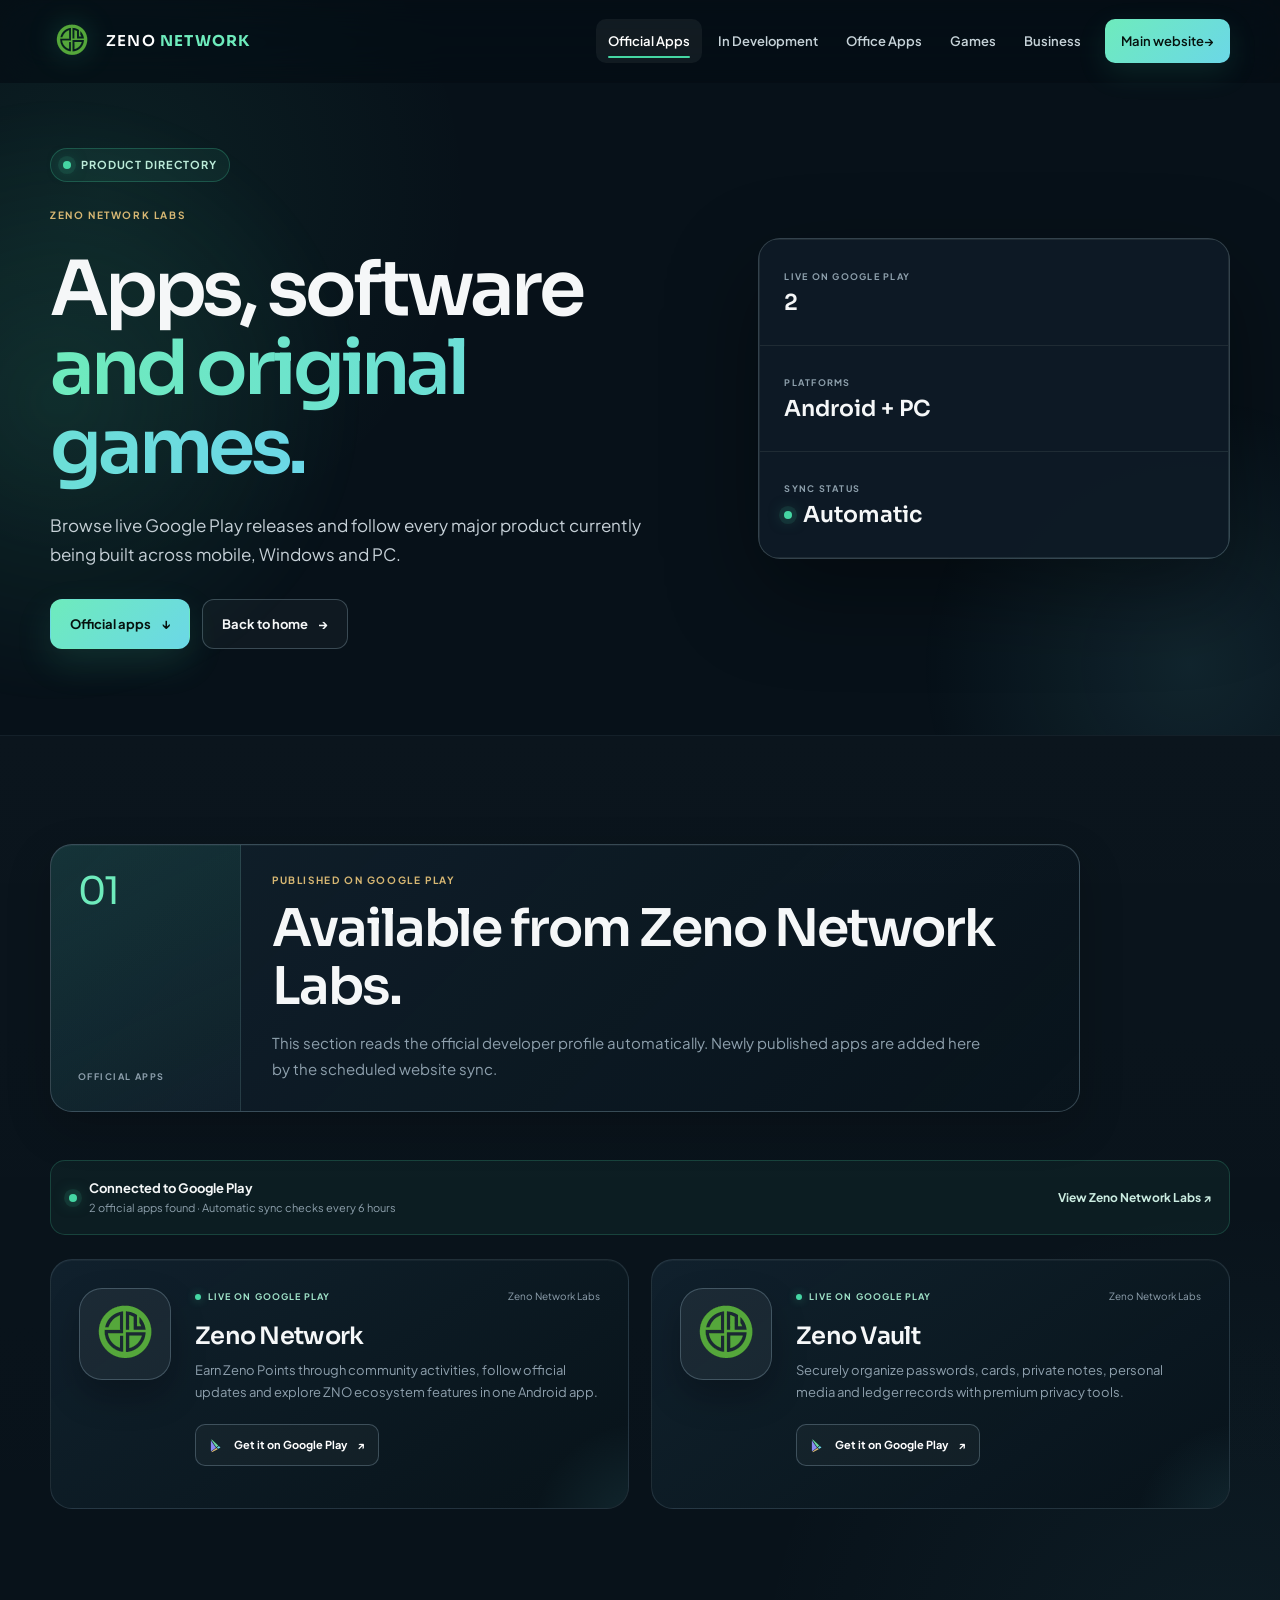
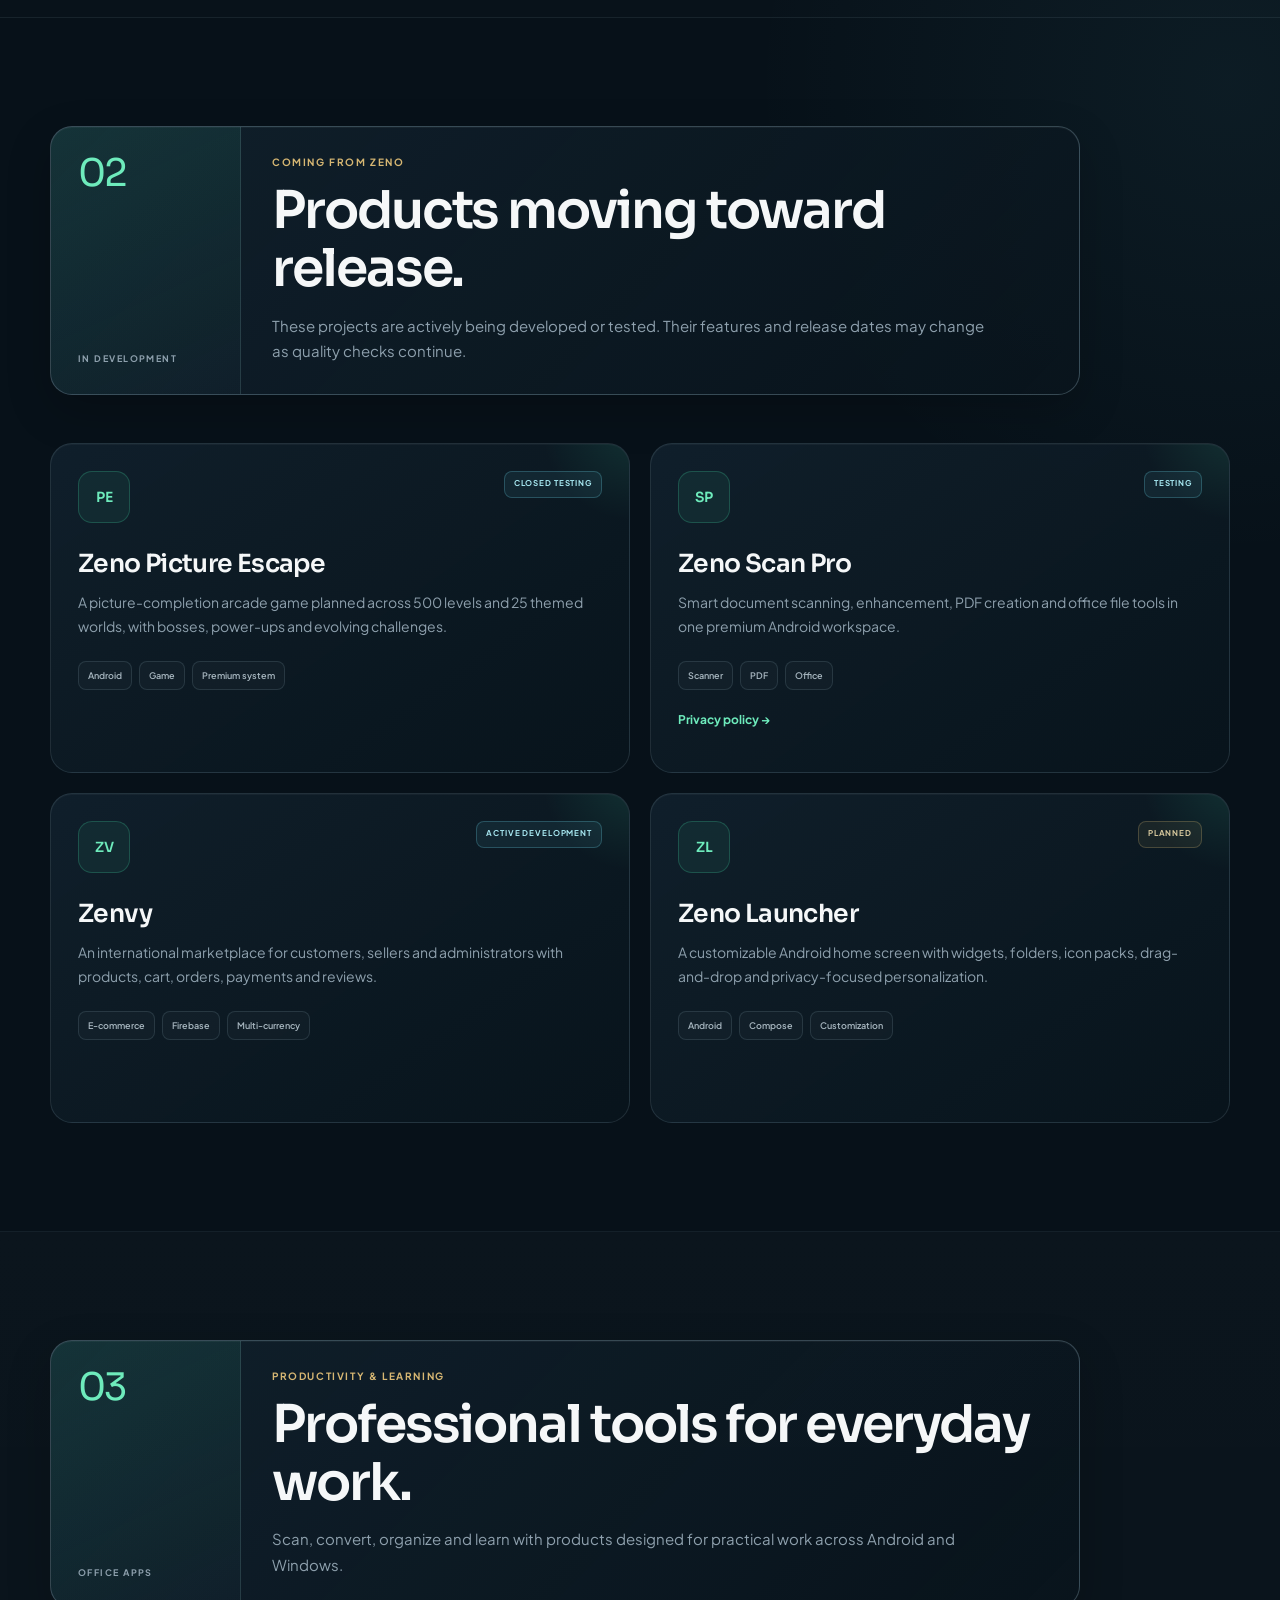
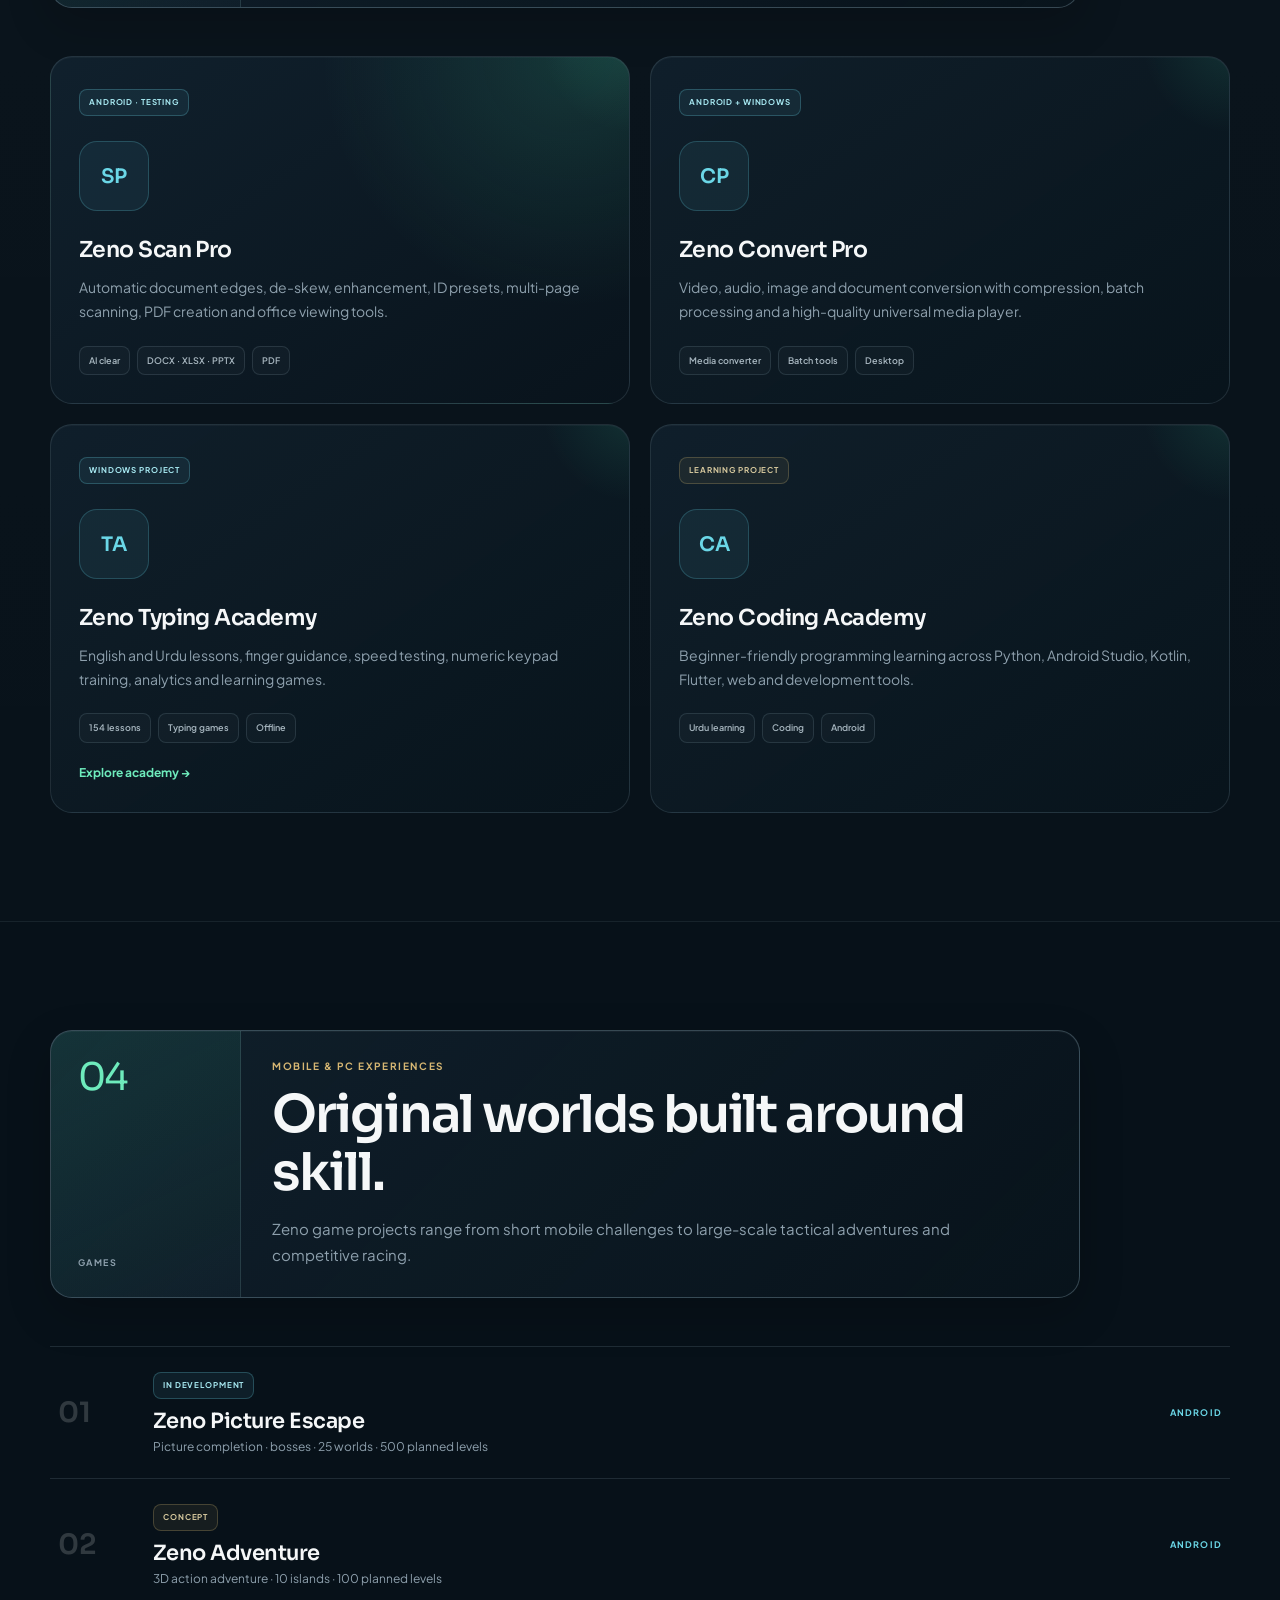
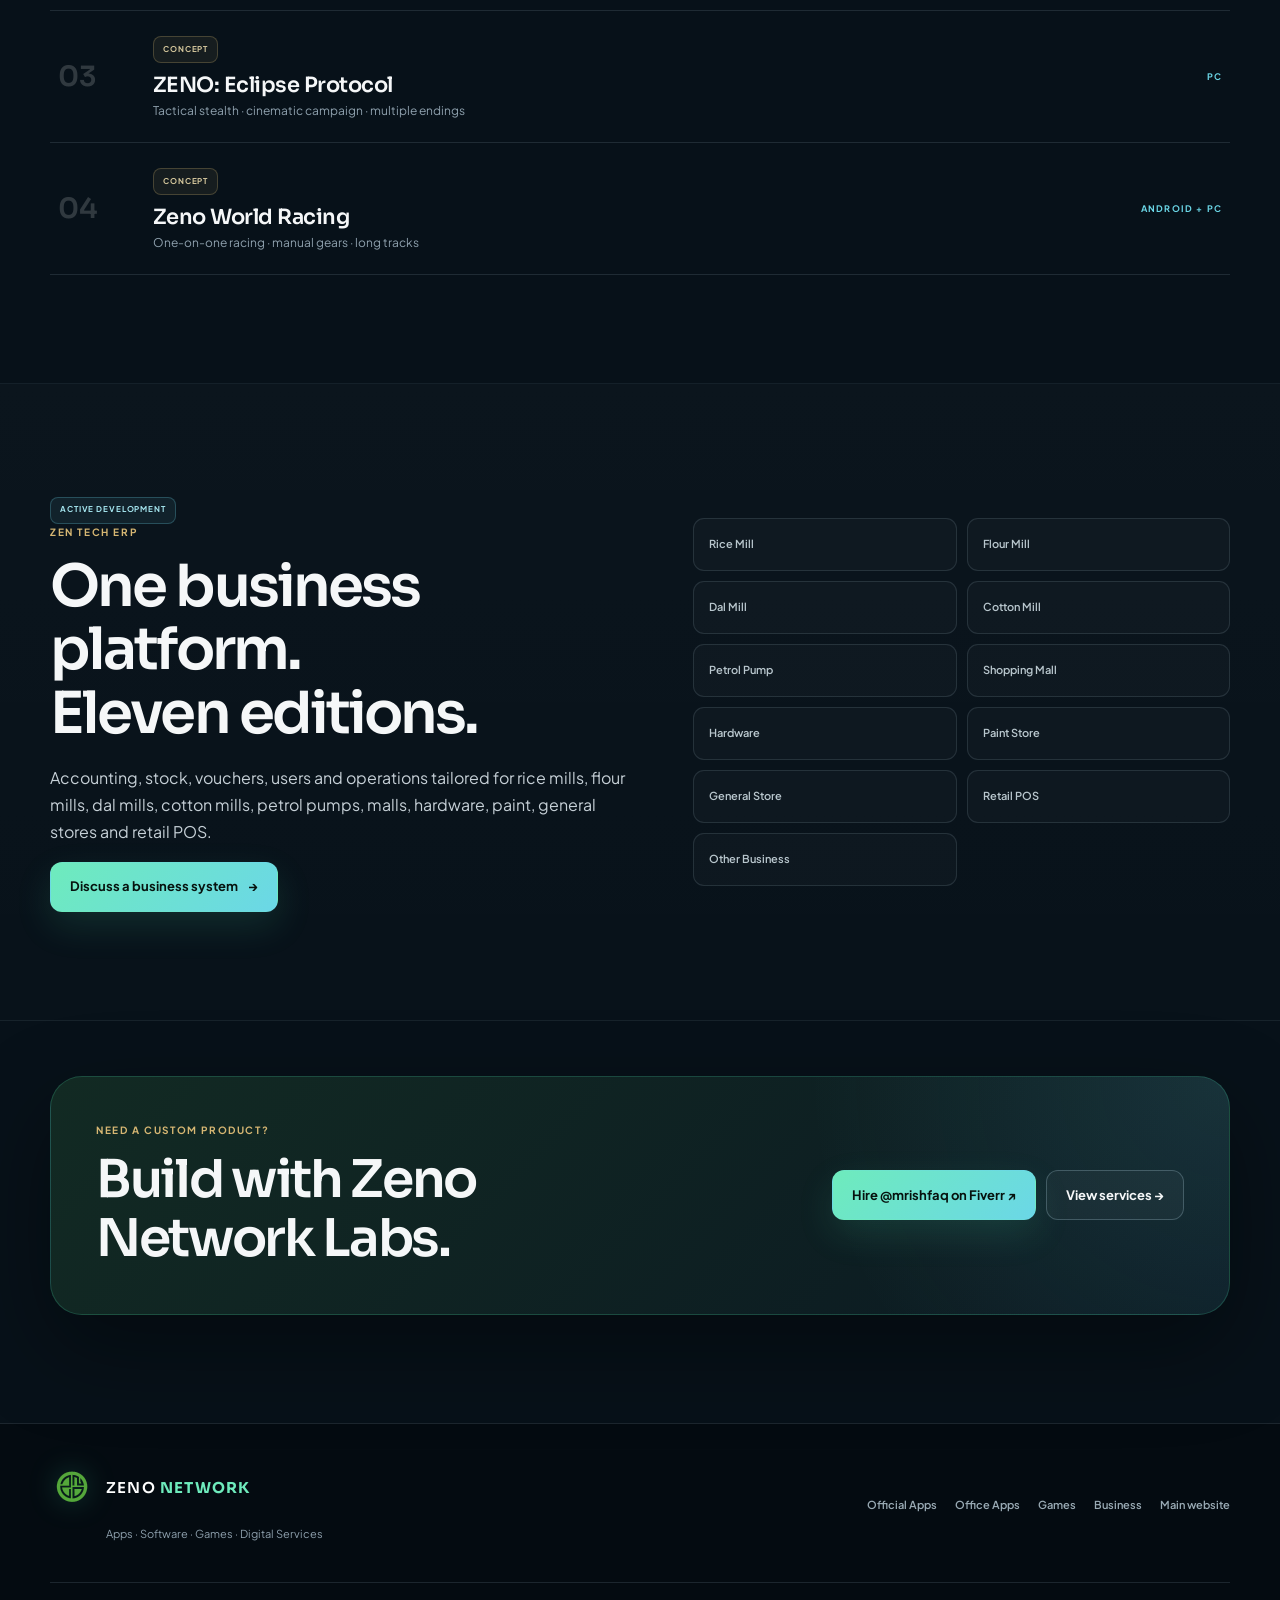
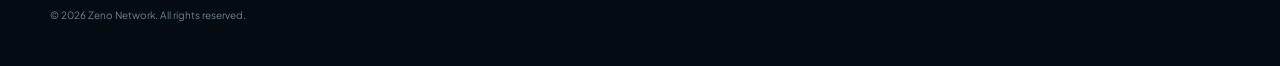
==== commit 2cf1ae91: "Redesign Zeno Network with premium UI and automatic Play Store app sync" ====
--- a/apps.html
+++ b/apps.html
@@ -1,121 +1,135 @@
 <!doctype html>
 <html lang="en">
 <head>
-<meta charset="utf-8">
-<meta name="viewport" content="width=device-width,initial-scale=1">
-<title>Apps | Zeno Network</title>
-<meta name="description" content="ZENO NETWORK — apps, games, digital services, ZNO utility and the future Zenvy marketplace.">
-<meta property="og:title" content="ZENO NETWORK | Official">
-<meta property="og:description" content="Apps, games, digital services, ZNO and Zenvy.">
-<meta property="og:image" content="banner.jpeg">
-<meta name="theme-color" content="#06100d">
+  <meta charset="utf-8">
+  <meta name="viewport" content="width=device-width,initial-scale=1">
+  <title>Apps & Projects | Zeno Network Labs</title>
+  <meta name="description" content="Explore official Google Play apps and products in development by Zeno Network Labs, including Android, office, business and game projects.">
+  <meta name="theme-color" content="#071119">
+  <meta property="og:title" content="Apps & Projects | Zeno Network Labs">
+  <meta property="og:description" content="Official Play Store releases and the complete Zeno product portfolio.">
+  <meta property="og:image" content="https://zenonetwork.xyz/banner.jpeg">
+  <link rel="preconnect" href="https://fonts.googleapis.com">
+  <link rel="preconnect" href="https://fonts.gstatic.com" crossorigin>
+  <link href="https://fonts.googleapis.com/css2?family=Plus+Jakarta+Sans:wght@400;500;600;700&family=Sora:wght@500;600;700&display=swap" rel="stylesheet">
+  <link rel="stylesheet" href="styles.css?v=20260921">
+  <script src="site.js?v=20260921" defer></script>
+</head>
+<body class="apps-page">
+  <a class="skip-link" href="#main-content">Skip to content</a>
+  <div class="scroll-progress" aria-hidden="true"><span id="scroll-progress-bar"></span></div>
 
-<link rel="preconnect" href="https://fonts.googleapis.com">
-<link rel="preconnect" href="https://fonts.gstatic.com" crossorigin>
-<link href="https://fonts.googleapis.com/css2?family=Inter:wght@400;500;600;700;800&family=Space+Grotesk:wght@400;500;600;700&display=swap" rel="stylesheet">
+  <header class="site-header" id="site-header">
+    <div class="shell nav-shell">
+      <a class="brand" href="index.html" aria-label="Zeno Network home"><img src="zno.svg" alt="" width="46" height="46"><span>ZENO <strong>NETWORK</strong></span></a>
+      <button class="menu-button" id="menu-button" type="button" aria-expanded="false" aria-controls="primary-nav" aria-label="Open navigation"><span></span><span></span><span></span></button>
+      <nav class="primary-nav" id="primary-nav" aria-label="Main navigation">
+        <a class="active" href="#official-apps" aria-current="page">Official Apps</a>
+        <a href="#development">In Development</a>
+        <a href="#office-apps">Office Apps</a>
+        <a href="#games">Games</a>
+        <a href="#business-software">Business</a>
+        <a class="nav-cta" href="index.html">Main website <span>→</span></a>
+      </nav>
+    </div>
+  </header>
 
-<link rel="stylesheet" href="styles.css?v=20260908">
-</head>
-<body>
-<a class="skip-link" href="#main-content">Skip to content</a>
+  <main id="main-content">
+    <section class="page-hero">
+      <div class="page-hero-ambient" aria-hidden="true"></div>
+      <div class="shell page-hero-grid">
+        <div class="reveal">
+          <div class="status-pill"><span></span>Product directory</div>
+          <p class="overline">ZENO NETWORK LABS</p>
+          <h1>Apps, software<br><em>and original games.</em></h1>
+          <p>Browse live Google Play releases and follow every major product currently being built across mobile, Windows and PC.</p>
+          <div class="hero-actions"><a class="button button-primary" href="#official-apps">Official apps <span>↓</span></a><a class="button button-secondary" href="index.html">Back to home <span>→</span></a></div>
+        </div>
+        <div class="directory-panel reveal">
+          <div><small>LIVE ON GOOGLE PLAY</small><strong id="directory-app-count">2</strong></div>
+          <div><small>PLATFORMS</small><strong>Android + PC</strong></div>
+          <div><small>SYNC STATUS</small><strong class="sync-state"><span class="signal-dot"></span>Automatic</strong></div>
+        </div>
+      </div>
+    </section>
 
-<nav class="nav">
-<div class="wrap navin">
-<a class="logo" href="index.html#home"><img src="zno.svg" alt="ZNO"><span>ZENO <em>NETWORK</em></span></a>
-<button class="menu" id="menu" type="button" aria-label="Open navigation" aria-expanded="false" aria-controls="links">☰</button>
-<div class="links" id="links">
-<a href="index.html#about">About</a><a href="apps.html" aria-current="page">Apps</a><a href="apps.html#office-apps">Office Apps</a><a href="index.html#games">Games</a><a href="index.html#software">Software</a><a href="index.html#zenvy">Zenvy</a><a href="index.html#token">ZNO</a><a href="index.html#fiverr">Fiverr Work</a><a href="index.html#roadmap">Roadmap</a>
-</div>
-</div>
-</nav>
+    <section class="section section-tinted" id="official-apps">
+      <div class="shell">
+        <div class="section-heading reveal">
+          <div class="heading-index"><span>01</span><small>OFFICIAL APPS</small></div>
+          <div><p class="overline">PUBLISHED ON GOOGLE PLAY</p><h2>Available from Zeno Network Labs.</h2><p>This section reads the official developer profile automatically. Newly published apps are added here by the scheduled website sync.</p></div>
+        </div>
+        <div class="sync-bar reveal"><div><span class="signal-dot"></span><strong>Connected to Google Play</strong><small id="play-sync-label">Checking official app catalogue…</small></div><a href="https://play.google.com/store/apps/developer?id=Zeno+Network+Labs" target="_blank" rel="noopener noreferrer">View Zeno Network Labs ↗</a></div>
+        <div class="app-grid app-grid-full" id="play-apps-grid" aria-live="polite">
+          <div class="app-skeleton"></div><div class="app-skeleton"></div>
+        </div>
+        <noscript><p class="noscript-note">JavaScript is required to load the current Google Play app catalogue. <a href="https://play.google.com/store/apps/developer?id=Zeno+Network+Labs">View it on Google Play.</a></p></noscript>
+      </div>
+    </section>
 
-<main id="main-content" class="apps-page"><section id="apps"><div class="wrap">
-<div class="section-head reveal"><span class="eyebrow">ZENO APPS</span><h2>Your apps.<br>One Zeno ecosystem.</h2><p>Explore Zeno apps, office tools and products in development.</p></div>
+    <section class="section" id="development">
+      <div class="shell">
+        <div class="section-heading reveal">
+          <div class="heading-index"><span>02</span><small>IN DEVELOPMENT</small></div>
+          <div><p class="overline">COMING FROM ZENO</p><h2>Products moving toward release.</h2><p>These projects are actively being developed or tested. Their features and release dates may change as quality checks continue.</p></div>
+        </div>
+        <div class="portfolio-grid">
+          <article class="portfolio-card reveal"><div class="portfolio-top"><span class="portfolio-icon">PE</span><span class="status-chip status-build">CLOSED TESTING</span></div><h3>Zeno Picture Escape</h3><p>A picture-completion arcade game planned across 500 levels and 25 themed worlds, with bosses, power-ups and evolving challenges.</p><div class="tag-row"><span>Android</span><span>Game</span><span>Premium system</span></div></article>
+          <article class="portfolio-card reveal"><div class="portfolio-top"><span class="portfolio-icon">SP</span><span class="status-chip status-build">TESTING</span></div><h3>Zeno Scan Pro</h3><p>Smart document scanning, enhancement, PDF creation and office file tools in one premium Android workspace.</p><div class="tag-row"><span>Scanner</span><span>PDF</span><span>Office</span></div><a class="text-link" href="zeno-scan-pro-privacy.html">Privacy policy →</a></article>
+          <article class="portfolio-card reveal"><div class="portfolio-top"><span class="portfolio-icon">ZV</span><span class="status-chip status-build">ACTIVE DEVELOPMENT</span></div><h3>Zenvy</h3><p>An international marketplace for customers, sellers and administrators with products, cart, orders, payments and reviews.</p><div class="tag-row"><span>E-commerce</span><span>Firebase</span><span>Multi-currency</span></div></article>
+          <article class="portfolio-card reveal"><div class="portfolio-top"><span class="portfolio-icon">ZL</span><span class="status-chip status-concept">PLANNED</span></div><h3>Zeno Launcher</h3><p>A customizable Android home screen with widgets, folders, icon packs, drag-and-drop and privacy-focused personalization.</p><div class="tag-row"><span>Android</span><span>Compose</span><span>Customization</span></div></article>
+        </div>
+      </div>
+    </section>
 
-<div class="glass-grid zeno-products">
+    <section class="section section-tinted" id="office-apps">
+      <div class="shell">
+        <div class="section-heading reveal">
+          <div class="heading-index"><span>03</span><small>OFFICE APPS</small></div>
+          <div><p class="overline">PRODUCTIVITY & LEARNING</p><h2>Professional tools for everyday work.</h2><p>Scan, convert, organize and learn with products designed for practical work across Android and Windows.</p></div>
+        </div>
+        <div class="showcase-grid">
+          <article class="showcase-card featured reveal"><span class="status-chip status-build">ANDROID · TESTING</span><div class="showcase-monogram">SP</div><h3>Zeno Scan Pro</h3><p>Automatic document edges, de-skew, enhancement, ID presets, multi-page scanning, PDF creation and office viewing tools.</p><div class="tag-row"><span>AI clear</span><span>DOCX · XLSX · PPTX</span><span>PDF</span></div></article>
+          <article class="showcase-card reveal"><span class="status-chip status-build">ANDROID + WINDOWS</span><div class="showcase-monogram">CP</div><h3>Zeno Convert Pro</h3><p>Video, audio, image and document conversion with compression, batch processing and a high-quality universal media player.</p><div class="tag-row"><span>Media converter</span><span>Batch tools</span><span>Desktop</span></div></article>
+          <article class="showcase-card reveal"><span class="status-chip status-build">WINDOWS PROJECT</span><div class="showcase-monogram">TA</div><h3>Zeno Typing Academy</h3><p>English and Urdu lessons, finger guidance, speed testing, numeric keypad training, analytics and learning games.</p><div class="tag-row"><span>154 lessons</span><span>Typing games</span><span>Offline</span></div><a class="text-link" href="typing-academy.html">Explore academy →</a></article>
+          <article class="showcase-card reveal"><span class="status-chip status-concept">LEARNING PROJECT</span><div class="showcase-monogram">CA</div><h3>Zeno Coding Academy</h3><p>Beginner-friendly programming learning across Python, Android Studio, Kotlin, Flutter, web and development tools.</p><div class="tag-row"><span>Urdu learning</span><span>Coding</span><span>Android</span></div></article>
+        </div>
+      </div>
+    </section>
 
-<!-- ZENO NETWORK APP -->
-<div class="glass app-card reveal zeno-product-card">
-  <div class="product-icon-float zeno-network-icon">
-    <img src="zno.svg" alt="Zeno Network app icon">
-  </div>
-  <div class="app-visual network-visual">
-    <span class="network-ring"></span>
-    <strong>ZNO</strong>
-  </div>
-  <div class="product-card-copy">
-    <div class="tag">ZENO NETWORK • ACTIVE</div>
-    <h3>Zeno Network</h3>
-    <p>Official Zeno ecosystem app for community, tasks, rewards, ZNO utilities and future ecosystem services.</p>
-    <div class="vault-features">
-      <span>⚡ Rewards</span><span>🪙 ZNO</span><span>👥 Community</span><span>📱 Android</span>
+    <section class="section" id="games">
+      <div class="shell">
+        <div class="section-heading reveal">
+          <div class="heading-index"><span>04</span><small>GAMES</small></div>
+          <div><p class="overline">MOBILE & PC EXPERIENCES</p><h2>Original worlds built around skill.</h2><p>Zeno game projects range from short mobile challenges to large-scale tactical adventures and competitive racing.</p></div>
+        </div>
+        <div class="game-directory">
+          <article class="game-entry reveal"><span class="game-index">01</span><div><span class="status-chip status-build">IN DEVELOPMENT</span><h3>Zeno Picture Escape</h3><p>Picture completion · bosses · 25 worlds · 500 planned levels</p></div><span class="platform-label">ANDROID</span></article>
+          <article class="game-entry reveal"><span class="game-index">02</span><div><span class="status-chip status-concept">CONCEPT</span><h3>Zeno Adventure</h3><p>3D action adventure · 10 islands · 100 planned levels</p></div><span class="platform-label">ANDROID</span></article>
+          <article class="game-entry reveal"><span class="game-index">03</span><div><span class="status-chip status-concept">CONCEPT</span><h3>ZENO: Eclipse Protocol</h3><p>Tactical stealth · cinematic campaign · multiple endings</p></div><span class="platform-label">PC</span></article>
+          <article class="game-entry reveal"><span class="game-index">04</span><div><span class="status-chip status-concept">CONCEPT</span><h3>Zeno World Racing</h3><p>One-on-one racing · manual gears · long tracks</p></div><span class="platform-label">ANDROID + PC</span></article>
+        </div>
+      </div>
+    </section>
+
+    <section class="section section-tinted" id="business-software">
+      <div class="shell business-grid">
+        <div class="business-copy reveal"><span class="status-chip status-build">ACTIVE DEVELOPMENT</span><p class="overline">ZEN TECH ERP</p><h2>One business platform.<br>Eleven editions.</h2><p>Accounting, stock, vouchers, users and operations tailored for rice mills, flour mills, dal mills, cotton mills, petrol pumps, malls, hardware, paint, general stores and retail POS.</p><a class="button button-primary" href="index.html#services">Discuss a business system <span>→</span></a></div>
+        <div class="edition-grid reveal"><span>Rice Mill</span><span>Flour Mill</span><span>Dal Mill</span><span>Cotton Mill</span><span>Petrol Pump</span><span>Shopping Mall</span><span>Hardware</span><span>Paint Store</span><span>General Store</span><span>Retail POS</span><span>Other Business</span></div>
+      </div>
+    </section>
+
+    <section class="section contact-section">
+      <div class="shell contact-panel reveal"><div><p class="overline">NEED A CUSTOM PRODUCT?</p><h2>Build with Zeno Network Labs.</h2></div><div class="contact-actions"><a class="button button-primary" href="https://www.fiverr.com/mrishfaq" target="_blank" rel="noopener noreferrer">Hire @mrishfaq on Fiverr ↗</a><a class="button button-secondary" href="index.html#services">View services →</a></div></div>
+    </section>
+  </main>
+
+  <footer class="site-footer">
+    <div class="shell footer-grid">
+      <div class="footer-brand"><a class="brand" href="index.html"><img src="zno.svg" alt="" width="42" height="42"><span>ZENO <strong>NETWORK</strong></span></a><p>Apps · Software · Games · Digital Services</p></div>
+      <div class="footer-links"><a href="#official-apps">Official Apps</a><a href="#office-apps">Office Apps</a><a href="#games">Games</a><a href="#business-software">Business</a><a href="index.html">Main website</a></div>
+      <p class="copyright">© <span id="current-year">2026</span> Zeno Network. All rights reserved.</p>
     </div>
-    <a class="play-store-btn" href="https://play.google.com/store/apps/details?id=com.zenonetwork.zenoapp" target="_blank" rel="noopener noreferrer">
-      <span class="play-icon">▶</span>
-      <span><small>GET IT ON</small>Google Play</span>
-      <b>↗</b>
-    </a>
-  </div>
-</div>
-
-<!-- ZENVY APP -->
-<div class="glass app-card reveal zeno-product-card zenvy-product">
-  <div class="product-icon-float">
-    <img src="zenvy-app-icon.png" alt="Zenvy app icon">
-  </div>
-  <div class="app-visual zenvy-visual">
-    <img src="zenvy-app-icon.png" alt="Zenvy">
-    <span class="zenvy-badge">MARKETPLACE APP</span>
-  </div>
-  <div class="product-card-copy">
-    <div class="tag">ZENVY • IN DEVELOPMENT</div>
-    <h3>Zenvy</h3>
-    <p>Next-generation international marketplace planned under the Zeno ecosystem — products, sellers, deals, orders and a dedicated mobile shopping experience.</p>
-    <div class="vault-features">
-      <span>🛍 Marketplace</span><span>🏪 Sellers</span><span>🔥 Deals</span><span>📱 Android</span>
-    </div>
-    <a class="zenvy-app-btn" href="index.html#zenvy">
-      <span class="play-icon">✦</span>
-      <span><small style="display:block;color:#9eb9aa;font-size:8px;letter-spacing:1px">NEXT STAGE</small>View Zenvy</span>
-      <b style="color:var(--cyan);font-size:18px;margin-left:auto">↗</b>
-    </a>
-  </div>
-</div>
-
-<article class="glass app-card reveal zeno-product-card"><div class="product-icon-float project-monogram" aria-hidden="true">L</div><div class="product-card-copy"><span class="tag">IN DEVELOPMENT</span><h3>Zeno Launcher</h3><p>A customizable Android home screen in development, with planned widgets, folders, icon packs and drag-and-drop organization.</p><div class="vault-features"><span>Android launcher</span><span>Widgets & folders</span><span>Icon packs</span></div></div></article><article class="glass app-card reveal zeno-product-card"><div class="product-icon-float project-monogram" aria-hidden="true">V</div><div class="product-card-copy"><span class="tag">CONCEPT / RESEARCH</span><h3>Text-to-Video App</h3><p>An early app concept exploring AI video creation from written prompts, including longer video workflows. Product scope and delivery are still being researched.</p><div class="vault-features"><span>AI video</span><span>Prompt-based creation</span></div></div></article><article class="glass app-card reveal zeno-product-card"><div class="product-icon-float project-monogram" aria-hidden="true">Z</div><div class="product-card-copy"><span class="tag">CONCEPT / RESEARCH</span><h3>ZNO Rewards / Mining Concept</h3><p>A proposed token reward app being explored for the Zeno ecosystem. Reward mechanics and technical implementation are not finalized.</p><div class="vault-features"><span>Token rewards</span><span>Ecosystem concept</span></div></div></article>
-</div>
-</div></section>
-
-<section id="office-apps"><div class="wrap"><div class="section-head reveal"><span class="eyebrow">OFFICE & PRODUCTIVITY</span><h2>Your documents.<br>Your daily workspace.</h2><p>Document scanning, office tools and private information management for everyday work.</p></div><div class="glass-grid zeno-products"><article class="glass app-card reveal zeno-product-card"><div class="product-icon-float project-monogram" aria-hidden="true">TA</div><div class="product-card-copy"><span class="tag">WINDOWS · IN DEVELOPMENT</span><h3>Zeno Typing Academy</h3><p>Typing lessons, English and Urdu practice, finger guidance and numeric keypad training for students and office work. The Windows installer is being prepared.</p><div class="vault-features"><span>Typing practice</span><span>Numeric keypad</span><span>Learning games</span></div><a class="btn" href="typing-academy.html">Explore Typing Academy →</a></div></article><article class="glass app-card reveal zeno-product-card"><div class="product-icon-float project-monogram" aria-hidden="true">S</div><div class="product-card-copy"><span class="tag">IN DEVELOPMENT</span><h3>Zeno Scan Pro</h3><p>A document scanning and office app in development. Planned tools bring scanning, image enhancement, document organization and file conversion into one workspace.</p><div class="vault-features"><span>Document scanning</span><span>Image enhancement</span><span>Office tools</span></div></div></article><!-- ZENO VAULT APP -->
-<div class="glass app-card reveal vault-product">
-  <div class="product-icon-float vault-product-icon">
-    <img src="zeno-vault-icon.png" alt="Zeno Vault app icon">
-  </div>
-  <div class="app-visual vault">
-    <span class="vault-orbit"></span>
-    <span class="vault-z">Z</span>
-    <span class="vault-key">⌁</span>
-  </div>
-  <div class="vault-product-copy">
-    <div class="tag">SECURITY APP • ACTIVE</div>
-    <h3>Zeno Vault</h3>
-    <p>Securely organize passwords, cards, Wi-Fi, crypto accounts, documents and other private information.</p>
-    <div class="vault-features"><span>🔐 Secure Vault</span><span>💳 Cards</span><span>₿ Crypto</span><span>🗂 Private Data</span></div>
-    <a class="play-store-btn" href="https://play.google.com/store/apps/details?id=com.zenonetwork.zenonotes" target="_blank" rel="noopener noreferrer">
-      <span class="play-icon">▶</span>
-      <span><small>GET IT ON</small>Google Play</span>
-      <b>↗</b>
-    </a>
-  </div>
-</div>
-
-</div><div class="office-erp glass reveal"><div><span class="tag">BUSINESS SOFTWARE · IN DEVELOPMENT</span><h3>Zen Tech ERP</h3><p>Looking for accounting, stock and business workflows? Explore the Zen Tech ERP project.</p></div><a class="btn" href="index.html#software">View business software →</a></div></div></section></main>
-<footer><div class="wrap foot"><div><strong style="color:#fff;font-family:'Space Grotesk'">ZENO NETWORK</strong><br>ZNO • Apps • Games • Software • Services</div><div class="foot-links"><a href="index.html#fiverr">Fiverr Work</a><a href="apps.html" aria-current="page">Apps</a><a href="index.html#zenvy">Zenvy</a><a href="index.html#token">ZNO</a><a href="https://t.me/znonetwork" target="_blank" rel="noopener noreferrer">Telegram</a><a href="https://x.com/ZenoNetworkZNO" target="_blank" rel="noopener noreferrer">X</a></div><div>© 2026 ZENO NETWORK. All rights reserved.</div></div></footer>
-
-
-
-
-
-<script src="site.js?v=20260908" defer></script>
+  </footer>
 </body>
 </html>
--- a/styles.css
+++ b/styles.css
@@ -1,855 +1,415 @@
-
-:root{
-  --bg:#030806; --bg2:#06120d; --panel:rgba(10,28,20,.62);
-  --panel2:rgba(7,19,14,.82); --line:rgba(116,255,178,.18);
-  --green:#48ff91; --mint:#a6ffd0; --cyan:#46e7ff; --blue:#5d8dff;
-  --white:#f3fff8; --muted:#9eb9aa; --gold:#d7ff6a;
-  --shadow:0 25px 90px rgba(0,0,0,.48);
-}
-*{box-sizing:border-box}
-html{scroll-behavior:smooth}
-body{
- margin:0;color:var(--white);background:
- radial-gradient(circle at 8% 2%,rgba(46,255,139,.14),transparent 25%),
- radial-gradient(circle at 92% 12%,rgba(63,131,255,.15),transparent 27%),
- linear-gradient(180deg,#020604,#06110c 45%,#020504);
- font-family:Inter,Arial,sans-serif;overflow-x:hidden;
-}
-body:before{content:"";position:fixed;inset:0;pointer-events:none;opacity:.24;
- background-image:linear-gradient(rgba(255,255,255,.025) 1px,transparent 1px),linear-gradient(90deg,rgba(255,255,255,.025) 1px,transparent 1px);
- background-size:70px 70px;mask-image:linear-gradient(to bottom,#000,transparent 75%);z-index:-1}
-a{color:inherit}
-.wrap{width:min(1240px,92%);margin:auto}
-.nav{
- position:fixed;top:0;left:0;right:0;z-index:100;
- background:rgba(2,8,6,.64);border-bottom:1px solid rgba(130,255,185,.12);
- backdrop-filter:blur(22px) saturate(150%);
-}
-.navin{height:76px;display:flex;align-items:center;justify-content:space-between;gap:25px}
-.logo{display:flex;align-items:center;gap:12px;text-decoration:none;font-family:"Space Grotesk";font-weight:700;letter-spacing:.8px}
-.logo img{width:44px;height:44px;filter:drop-shadow(0 0 15px rgba(72,255,145,.4))}
-.logo em{font-style:normal;color:var(--green)}
-.links{display:flex;align-items:center;gap:22px}
-.links a{text-decoration:none;color:#c8ddd2;font-size:13px;font-weight:700;transition:.25s}
-.links a:hover{color:var(--green);transform:translateY(-1px)}
-.menu{display:none;background:rgba(255,255,255,.05);color:#fff;border:1px solid var(--line);border-radius:12px;padding:9px 12px;font-size:20px}
-
-.hero{
- min-height:790px;padding-top:76px;position:relative;display:flex;align-items:center;overflow:hidden;
- background:
- linear-gradient(90deg,rgba(2,7,5,.97) 0%,rgba(2,7,5,.82) 43%,rgba(2,7,5,.25) 100%),
- url("banner.jpeg") center/cover no-repeat;
-}
-.hero:after{
- content:"";position:absolute;width:650px;height:650px;right:-180px;top:80px;border-radius:50%;
- background:radial-gradient(circle,rgba(70,255,145,.2),rgba(67,130,255,.08) 42%,transparent 68%);
- filter:blur(10px);animation:pulse 5s ease-in-out infinite;
-}
-.hero-grid{display:grid;grid-template-columns:1.02fr .98fr;gap:50px;align-items:center;position:relative;z-index:2}
-.kicker{display:inline-flex;align-items:center;gap:9px;padding:9px 14px;border:1px solid var(--line);border-radius:999px;background:rgba(10,35,24,.58);color:var(--mint);font-size:11px;font-weight:800;letter-spacing:1.7px;backdrop-filter:blur(12px)}
-.dot{width:7px;height:7px;background:var(--green);border-radius:50%;box-shadow:0 0 15px var(--green);animation:blink 1.6s infinite}
-.hero h1{font-family:"Space Grotesk";font-size:clamp(55px,7.8vw,105px);line-height:.88;letter-spacing:-5px;margin:25px 0 24px}
-.hero h1 .green{color:var(--green);text-shadow:0 0 35px rgba(72,255,145,.18)}
-.hero h1 .silver{color:#eaf4ef}
-.hero-copy{max-width:680px;color:#b8cec2;font-size:18px;line-height:1.85}
-.hero-buttons{display:flex;flex-wrap:wrap;gap:12px;margin-top:28px}
-.btn{
- display:inline-flex;align-items:center;justify-content:center;gap:9px;text-decoration:none;
- padding:14px 20px;border-radius:14px;font-weight:800;font-size:13px;border:1px solid var(--line);
- transition:.28s;cursor:pointer;background:rgba(255,255,255,.045);color:#effff6;
-}
-.btn:hover{transform:translateY(-4px);box-shadow:0 15px 35px rgba(0,0,0,.28);border-color:rgba(72,255,145,.45)}
-.btn.primary{color:#031109;border:0;background:linear-gradient(135deg,var(--green),var(--mint));box-shadow:0 12px 35px rgba(72,255,145,.2)}
-.btn.blue{background:linear-gradient(135deg,#46e7ff,#648aff);color:#041019;border:0}
-.contract-mini{margin-top:20px;color:#9eb9aa;font-size:12px;word-break:break-all}
-.contract-mini b{color:#d7ffea}
-
-.hero-art{min-height:500px;position:relative;display:grid;place-items:center}
-.glow{position:absolute;width:430px;height:430px;border-radius:50%;background:radial-gradient(circle,rgba(72,255,145,.2),transparent 65%);filter:blur(5px);animation:pulse 5s infinite}
-.orbit{position:absolute;width:440px;height:440px;border:1px solid rgba(72,255,145,.18);border-radius:50%;animation:spin 22s linear infinite}
-.orbit:before,.orbit:after{content:"";position:absolute;width:12px;height:12px;border-radius:50%;background:var(--green);box-shadow:0 0 25px var(--green)}
-.orbit:before{top:35px;left:60px}.orbit:after{bottom:65px;right:25px;background:var(--cyan);box-shadow:0 0 25px var(--cyan)}
-.coin{
- width:285px;height:285px;border-radius:50%;position:relative;display:grid;place-items:center;
- background:radial-gradient(circle at 35% 25%,#d8ff9d 0,#42e777 16%,#0b7e45 45%,#031b11 72%);
- border:7px solid #142f22;box-shadow:inset 0 0 0 3px rgba(166,255,208,.35),inset 0 -25px 45px rgba(0,0,0,.5),0 0 75px rgba(72,255,145,.3),0 35px 90px rgba(0,0,0,.55);
- transform:perspective(700px) rotateX(7deg);animation:float 4.8s ease-in-out infinite;
-}
-.coin:before{content:"";position:absolute;inset:17px;border-radius:50%;border:2px dashed rgba(219,255,229,.32)}
-.coin-z{font-family:"Space Grotesk";font-size:150px;font-weight:700;color:#06140d;text-shadow:3px 5px 0 rgba(166,255,208,.25);transform:translateY(-5px)}
-
-.coin-logo-3d{
-  width:190px;height:190px;display:grid;place-items:center;position:relative;
-  transform:translateY(-8px) perspective(700px) rotateX(8deg) rotateY(-7deg);
-  animation:logoFloat 4.8s ease-in-out infinite;
-  filter:
-    drop-shadow(0 4px 0 #07170e)
-    drop-shadow(0 8px 0 #06120b)
-    drop-shadow(0 12px 0 rgba(0,0,0,.75))
-    drop-shadow(0 0 22px rgba(72,255,145,.55));
-}
-.coin-logo-3d:before{
-  content:"";position:absolute;inset:8px;border-radius:42px;
-  background:linear-gradient(145deg,rgba(255,255,255,.30),rgba(72,255,145,.08) 45%,rgba(0,0,0,.18));
-  border:1px solid rgba(224,255,238,.26);
-  box-shadow:inset 0 2px 0 rgba(255,255,255,.18),0 0 35px rgba(72,255,145,.18);
-  transform:translateZ(-10px) rotate(-3deg);
-  pointer-events:none;
-}
-.coin-logo-3d img{
-  width:150px;height:150px;object-fit:contain;position:relative;z-index:2;
-  transform:translateZ(20px);
-  filter:
-    brightness(1.12) contrast(1.08)
-    drop-shadow(3px 4px 0 #0b3a23)
-    drop-shadow(6px 8px 0 #062013)
-    drop-shadow(0 0 18px rgba(166,255,208,.58));
-}
-.coin-logo-3d:after{
-  content:"";position:absolute;width:105px;height:24px;left:43px;top:25px;
-  background:linear-gradient(90deg,transparent,rgba(255,255,255,.46),transparent);
-  transform:rotate(-25deg);filter:blur(5px);opacity:.55;z-index:3;
-  animation:shine 3.2s ease-in-out infinite;
-  pointer-events:none;
-}
-@keyframes logoFloat{
-  0%,100%{transform:translateY(-8px) perspective(700px) rotateX(8deg) rotateY(-7deg)}
-  50%{transform:translateY(-20px) perspective(700px) rotateX(11deg) rotateY(5deg)}
-}
-@keyframes shine{
-  0%,35%{transform:translateX(-45px) rotate(-25deg);opacity:0}
-  50%{opacity:.55}
-  75%,100%{transform:translateX(75px) rotate(-25deg);opacity:0}
-}
-
-.coin-label{position:absolute;bottom:45px;font-size:12px;letter-spacing:4px;font-weight:900;color:#d9ffe9}
-.float-card{position:absolute;padding:15px 17px;border:1px solid var(--line);background:rgba(5,18,12,.68);backdrop-filter:blur(16px);border-radius:18px;box-shadow:var(--shadow);font-size:12px}
-.float-card strong{display:block;color:var(--green);font-size:18px;margin-bottom:4px}
-.fc1{top:55px;right:5px}.fc2{bottom:65px;left:0}.fc3{top:155px;left:-20px}
-
-.stats{margin-top:-58px;position:relative;z-index:5}
-.stats-grid{display:grid;grid-template-columns:repeat(4,1fr);gap:12px}
-.stat{padding:23px;border:1px solid var(--line);border-radius:20px;background:linear-gradient(145deg,rgba(16,42,28,.76),rgba(4,14,10,.82));backdrop-filter:blur(18px);box-shadow:var(--shadow),inset 0 1px 0 rgba(255,255,255,.06);transition:.35s ease}.stat:hover{transform:translateY(-7px);border-color:rgba(72,255,145,.42);box-shadow:0 25px 60px rgba(0,0,0,.38),0 0 28px rgba(72,255,145,.06)}
-.stat b{display:block;font-family:"Space Grotesk";font-size:26px;color:var(--mint)}.stat span{font-size:12px;color:var(--muted)}
-
-section{padding:115px 0}
-.section-head{max-width:900px;margin-bottom:48px;position:relative}
-.eyebrow{
- display:inline-flex;align-items:center;gap:10px;
- font-size:18px;font-weight:900;letter-spacing:4px;color:var(--green);
- text-transform:uppercase;
- padding:10px 16px;border-radius:999px;
- border:1px solid rgba(72,255,145,.24);
- background:linear-gradient(135deg,rgba(72,255,145,.10),rgba(70,231,255,.045));
- box-shadow:inset 0 1px 0 rgba(255,255,255,.08),0 8px 28px rgba(0,0,0,.16);
- backdrop-filter:blur(14px);
-}
-.eyebrow:before{
- content:"";width:7px;height:7px;border-radius:50%;
- background:var(--green);box-shadow:0 0 16px var(--green);
- animation:blink 1.8s infinite;
-}
-.section-head h2{
- font-family:"Space Grotesk";
- font-size:clamp(58px,7vw,88px);
- line-height:.98;margin:18px 0 18px;letter-spacing:-3px;
- font-weight:700;
- color:#f2fff8;
- text-shadow:0 10px 35px rgba(0,0,0,.28);
-}
-.section-head h2::after{
- content:"";display:block;width:88px;height:3px;margin-top:22px;border-radius:99px;
- background:linear-gradient(90deg,var(--green),var(--cyan),transparent);
- box-shadow:0 0 18px rgba(72,255,145,.28);
-}
-.connect-title{font-size:clamp(48px,6vw,78px)!important;line-height:.98;letter-spacing:-3px;color:#f2fff8}
-.section-head p{color:#a9c1b4;line-height:1.85;font-size:17px;max-width:760px}
-.glass-grid{display:grid;grid-template-columns:repeat(3,1fr);gap:20px}
-.glass{
- padding:31px;border:1px solid rgba(116,255,178,.17);border-radius:26px;
- background:
-   linear-gradient(145deg,rgba(20,48,33,.70),rgba(5,16,11,.76)),
-   radial-gradient(circle at 0% 0%,rgba(72,255,145,.08),transparent 42%);
- backdrop-filter:blur(22px) saturate(145%);
- box-shadow:
-   0 20px 55px rgba(0,0,0,.25),
-   inset 0 1px 0 rgba(255,255,255,.055);
- transition:
-   transform .42s cubic-bezier(.2,.8,.2,1),
-   border-color .35s ease,
-   box-shadow .42s ease,
-   background .42s ease;
- position:relative;overflow:hidden;
- isolation:isolate;
-}
-.glass:before{
- content:"";position:absolute;width:190px;height:190px;right:-95px;top:-95px;
- background:radial-gradient(circle,rgba(72,255,145,.18),rgba(70,231,255,.05) 42%,transparent 70%);
- border-radius:50%;filter:blur(4px);transition:.5s;z-index:-1;
-}
-.glass:after{
- content:"";position:absolute;left:-120%;top:0;width:65%;height:100%;
- background:linear-gradient(105deg,transparent,rgba(255,255,255,.075),transparent);
- transform:skewX(-18deg);transition:.65s;pointer-events:none;
-}
-.glass:hover{
- transform:perspective(900px) translateY(-14px) rotateX(2deg) scale(1.014);
- border-color:rgba(72,255,145,.52);
- background:
-   linear-gradient(145deg,rgba(23,61,40,.80),rgba(5,18,13,.84)),
-   radial-gradient(circle at 0% 0%,rgba(72,255,145,.13),transparent 45%);
- box-shadow:
-   0 34px 95px rgba(0,0,0,.48),
-   0 0 0 1px rgba(72,255,145,.07),
-   0 0 45px rgba(72,255,145,.075),
-   inset 0 1px 0 rgba(255,255,255,.10);
-}
-.glass:hover:before{transform:scale(1.45);opacity:1}
-.glass:hover:after{left:135%}
-.glass h3{
- font-family:"Space Grotesk";font-size:28px;letter-spacing:-.5px;
- margin:18px 0 10px;color:#effff7;
-}
-.glass p{color:#a9bfb3;line-height:1.78;margin:0}
-.icon{
- width:52px;height:52px;display:grid;place-items:center;border-radius:16px;
- background:linear-gradient(135deg,rgba(72,255,145,.15),rgba(70,231,255,.08));
- border:1px solid rgba(72,255,145,.2);font-size:23px
-}
-.glass h3{font-family:"Space Grotesk";font-size:28px;margin:18px 0 9px}
-.glass p{color:var(--muted);line-height:1.75;margin:0}
-.tag{display:inline-block;margin-top:20px;padding:7px 10px;border-radius:999px;border:1px solid var(--line);color:var(--mint);font-size:10px;font-weight:900;letter-spacing:1px}
-
-.app-card{min-height:290px;display:flex;flex-direction:column}
-.app-card .tag{margin-top:auto}
-.app-visual{height:115px;border-radius:18px;margin:-3px -3px 0;display:grid;place-items:center;font-family:"Space Grotesk";font-size:45px;font-weight:700;color:#06140d;background:radial-gradient(circle at 40% 35%,#b4ff7b,#2fe87f 25%,#087442 70%);box-shadow:inset 0 0 40px rgba(255,255,255,.12)}
-.app-visual.vault{color:#eafff4;background:radial-gradient(circle at 50% 35%,#6dfff3,#176c72 35%,#061d2a 78%)}
-.app-visual.future{color:#dce7ff;background:radial-gradient(circle at 50% 35%,#9f9bff,#4d46a5 35%,#111433 78%)}
-
-.zenvy{
- border:1px solid rgba(93,141,255,.3);border-radius:32px;overflow:hidden;
- background:radial-gradient(circle at 75% 35%,rgba(93,141,255,.18),transparent 28%),linear-gradient(135deg,#081521,#071b12);
- box-shadow:var(--shadow)
-}
-.zenvy-inner{display:grid;grid-template-columns:1.1fr .9fr;gap:25px;padding:45px}
-.market-orb{min-height:300px;display:grid;place-items:center;position:relative}
-.market-orb:before{content:"";width:245px;height:245px;border-radius:50%;background:conic-gradient(from 0deg,#46e7ff,#8a75ff,#48ff91,#46e7ff);filter:blur(1px);animation:spin 8s linear infinite;box-shadow:0 0 90px rgba(70,231,255,.18)}
-.market-orb:after{content:"ZENVY";position:absolute;width:190px;height:190px;border-radius:50%;display:grid;place-items:center;background:#07130e;color:#eafff4;font:700 29px "Space Grotesk";letter-spacing:2px;border:1px solid rgba(255,255,255,.12)}
-
-.token-box{display:grid;grid-template-columns:1fr 1fr;gap:18px}
-.rows,.contract-box{padding:26px;border:1px solid var(--line);border-radius:24px;background:rgba(9,26,18,.7);backdrop-filter:blur(18px)}
-.row{display:flex;justify-content:space-between;gap:20px;padding:16px 0;border-bottom:1px solid rgba(116,255,178,.1)}
-.row:last-child{border:0}.row span{color:var(--muted)}.row strong{color:#eafff4;text-align:right}
-.contract{padding:18px;border-radius:15px;background:#020806;border:1px dashed rgba(72,255,145,.3);font:12px Consolas,monospace;color:var(--mint);word-break:break-all}
-
-.service-grid{grid-template-columns:repeat(4,1fr)}
-.service{min-height:230px}
-.roadmap{display:grid;grid-template-columns:repeat(4,1fr);gap:15px}
-.phase{padding:24px;border:1px solid var(--line);border-radius:22px;background:linear-gradient(145deg,rgba(13,34,23,.72),rgba(4,13,9,.75))}
-.phase small{color:var(--green);font-weight:900;letter-spacing:1.4px}
-.phase h3{font-family:"Space Grotesk";font-size:21px}.phase p{color:var(--muted);line-height:1.7}
-
-.update{display:grid;grid-template-columns:100px 1fr;padding:22px 0;border-bottom:1px solid rgba(116,255,178,.12)}
-.update:last-child{border:0}.date{color:var(--green);font-weight:900}
-
-.cta{padding:48px;border:1px solid var(--line);border-radius:28px;background:linear-gradient(135deg,rgba(13,42,27,.72),rgba(7,20,14,.82));box-shadow:var(--shadow)}
-footer{border-top:1px solid var(--line);padding:45px 0;color:var(--muted)}
-.foot{display:flex;justify-content:space-between;gap:25px;flex-wrap:wrap}.foot-links{display:flex;gap:18px;flex-wrap:wrap}.foot-links a{text-decoration:none}.foot-links a:hover{color:var(--green)}
-
-.reveal{opacity:0;transform:translateY(25px);transition:opacity .7s ease,transform .7s ease}.reveal.show{opacity:1;transform:none}
-@keyframes float{0%,100%{transform:perspective(700px) rotateX(7deg) translateY(0)}50%{transform:perspective(700px) rotateX(7deg) translateY(-16px)}}
-@keyframes pulse{0%,100%{transform:scale(.94);opacity:.7}50%{transform:scale(1.08);opacity:1}}
-@keyframes spin{to{transform:rotate(360deg)}}@keyframes blink{50%{opacity:.35}}
-@media(max-width:1000px){.links{display:none}.menu{display:block}.hero-grid{grid-template-columns:1fr}.hero-art{min-height:430px}.glass-grid,.service-grid{grid-template-columns:repeat(2,1fr)}.roadmap{grid-template-columns:repeat(2,1fr)}.token-box,.zenvy-inner{grid-template-columns:1fr}}
-@media(max-width:650px){.hero{min-height:850px}.hero h1{letter-spacing:-3px}.hero-copy{font-size:16px}.hero-art{min-height:350px}.coin{width:220px;height:220px}.coin-logo-3d{width:150px;height:150px}.coin-logo-3d img{width:118px;height:118px}.orbit{width:330px;height:330px}.float-card{display:none}.stats-grid,.glass-grid,.service-grid,.roadmap{grid-template-columns:1fr}.stats{margin-top:-25px}section{padding:75px 0}.zenvy-inner{padding:25px}.update{grid-template-columns:1fr;gap:7px}}
-
-/* ===== PREMIUM 3D GLASS BRAND ===== */
-.navin{gap:18px}
-.logo{
-  position:relative;
-  min-height:56px;
-  padding:7px 16px 7px 8px;
-  gap:12px;
-  border:1px solid rgba(166,255,208,.24);
-  border-radius:18px;
+:root {
+  color-scheme: dark;
+  --ink: #f5f7f8;
+  --ink-soft: #c6d0d7;
+  --muted: #8ea0ad;
+  --bg: #071119;
+  --bg-deep: #040b11;
+  --surface: #0d1a24;
+  --surface-2: #11222e;
+  --surface-3: #152a36;
+  --line: rgba(175, 207, 221, .14);
+  --line-strong: rgba(175, 207, 221, .27);
+  --emerald: #45d6a3;
+  --emerald-bright: #6eebbc;
+  --cyan: #6bd7e7;
+  --gold: #d7b773;
+  --violet: #8a8bf2;
+  --shadow-sm: 0 16px 45px rgba(0, 0, 0, .2);
+  --shadow-lg: 0 34px 90px rgba(0, 0, 0, .38);
+  --radius-sm: 14px;
+  --radius: 22px;
+  --radius-lg: 32px;
+  --heading: "Sora", "Segoe UI", sans-serif;
+  --body: "Plus Jakarta Sans", "Segoe UI", sans-serif;
+}
+
+* { box-sizing: border-box; }
+html { scroll-behavior: smooth; scroll-padding-top: 100px; }
+body {
+  margin: 0;
+  min-width: 320px;
+  color: var(--ink);
   background:
-    linear-gradient(145deg,rgba(72,255,145,.16),rgba(70,231,255,.075) 48%,rgba(7,18,13,.70));
-  box-shadow:
-    inset 0 1px 0 rgba(255,255,255,.14),
-    inset 0 -12px 30px rgba(0,0,0,.16),
-    0 12px 35px rgba(0,0,0,.28),
-    0 0 25px rgba(72,255,145,.07);
-  backdrop-filter:blur(22px) saturate(165%);
-  transform:perspective(700px) rotateX(2deg);
-  transition:.35s cubic-bezier(.2,.8,.2,1);
-  overflow:hidden;
-}
-.logo:before{
-  content:"";
-  position:absolute;
-  inset:-1px;
-  border-radius:18px;
-  background:linear-gradient(115deg,transparent 18%,rgba(255,255,255,.16) 43%,transparent 61%);
-  transform:translateX(-120%);
-  transition:.7s;
-  pointer-events:none;
-}
-.logo:hover{
-  transform:perspective(700px) translateY(-4px) rotateX(4deg) rotateY(-2deg) scale(1.02);
-  border-color:rgba(72,255,145,.52);
-  box-shadow:
-    inset 0 1px 0 rgba(255,255,255,.18),
-    0 22px 55px rgba(0,0,0,.40),
-    0 0 35px rgba(72,255,145,.14);
-}
-.logo:hover:before{transform:translateX(120%)}
-.logo img{
-  width:45px;height:45px;
-  padding:5px;
-  border-radius:13px;
-  background:linear-gradient(145deg,rgba(255,255,255,.18),rgba(72,255,145,.07));
-  border:1px solid rgba(255,255,255,.12);
-  filter:
-    drop-shadow(2px 3px 0 #0a3a23)
-    drop-shadow(4px 6px 0 #041b10)
-    drop-shadow(0 0 15px rgba(72,255,145,.55));
-  transform:translateZ(18px);
-}
-.logo span{
-  font-family:"Space Grotesk";
-  font-size:17px;
-  font-weight:800;
-  letter-spacing:1.1px;
-  color:#f3fff8;
-  text-shadow:0 3px 12px rgba(0,0,0,.45);
-  white-space:nowrap;
-}
-.logo span:first-letter{color:var(--mint)}
-.logo em{
-  font-style:normal;
-  background:linear-gradient(90deg,var(--green),var(--cyan),#a6ffd0);
-  -webkit-background-clip:text;
-  background-clip:text;
-  color:transparent;
-  text-shadow:none;
-}
-
-/* ===== GLASS CATEGORY NAVIGATION ===== */
-.links{
-  display:flex;
-  align-items:center;
-  justify-content:flex-end;
-  gap:8px;
-  padding:6px;
-  border:1px solid rgba(116,255,178,.13);
-  border-radius:20px;
-  background:rgba(5,17,11,.48);
-  backdrop-filter:blur(20px) saturate(150%);
-  box-shadow:inset 0 1px 0 rgba(255,255,255,.07),0 10px 30px rgba(0,0,0,.20);
-}
-.links a{
-  position:relative;
-  display:inline-flex;
-  align-items:center;
-  justify-content:center;
-  min-height:38px;
-  padding:0 12px;
-  border:1px solid rgba(116,255,178,.10);
-  border-radius:12px;
-  background:linear-gradient(145deg,rgba(255,255,255,.055),rgba(72,255,145,.025));
-  color:#cfe5d9;
-  font-size:11px;
-  font-weight:800;
-  letter-spacing:.45px;
-  text-decoration:none;
-  transition:.30s cubic-bezier(.2,.8,.2,1);
-  overflow:hidden;
-}
-.links a:before{
-  content:"";
-  position:absolute;
-  inset:0;
-  background:linear-gradient(110deg,transparent 20%,rgba(255,255,255,.11) 48%,transparent 72%);
-  transform:translateX(-120%);
-  transition:.55s;
-}
-.links a:hover{
-  color:#f1fff7;
-  transform:translateY(-4px) perspective(500px) rotateX(4deg);
-  border-color:rgba(72,255,145,.48);
-  background:linear-gradient(145deg,rgba(72,255,145,.14),rgba(70,231,255,.06));
-  box-shadow:0 12px 28px rgba(0,0,0,.28),0 0 20px rgba(72,255,145,.08),inset 0 1px 0 rgba(255,255,255,.12);
-}
-.links a:hover:before{transform:translateX(120%)}
-.links a.active{
-  color:#07140d;
-  border-color:transparent;
-  background:linear-gradient(135deg,var(--green),var(--mint));
-  box-shadow:0 8px 22px rgba(72,255,145,.20);
-}
-
-/* ===== CLEAN 3D LOGO COIN ===== */
-.coin-label{display:none!important}
-.coin{
-  overflow:visible;
-  transform:perspective(700px) rotateX(7deg) rotateY(-2deg);
-}
-.coin-logo-3d{
-  transform:translateY(-8px) perspective(700px) rotateX(8deg) rotateY(-7deg) translateZ(18px);
-}
-
-@media(max-width:900px){
-  .links{
-    gap:6px;
-    flex-wrap:wrap;
-    justify-content:center;
-    padding:7px;
-  }
-  .links a{padding:0 9px;font-size:10px}
-}
-@media(max-width:768px){
-  .logo{padding-right:12px}
-  .logo span{font-size:14px}
-  .links{
-    position:absolute;
-    top:72px;left:4%;right:4%;
-    display:none;
-    border-radius:18px;
-  }
-  .links.open{display:flex}
-  .links a{flex:1 1 auto}
-}
-
-
-/* ===== ZENO VAULT PLAY STORE PRODUCT CARD ===== */
-.vault-product{
-  position:relative;
-  overflow:hidden;
-}
-.vault-product:after{
-  content:"";
-  position:absolute;
-  inset:0;
-  pointer-events:none;
-  background:linear-gradient(115deg,transparent 20%,rgba(255,255,255,.08) 48%,transparent 70%);
-  transform:translateX(-120%);
-  transition:.85s;
-}
-.vault-product:hover:after{transform:translateX(120%)}
-.vault-product-copy{position:relative;z-index:2}
-.vault-product .tag{
-  display:inline-flex;
-  padding:6px 10px;
-  border:1px solid rgba(72,255,145,.18);
-  border-radius:999px;
-  background:rgba(72,255,145,.06);
-  color:var(--mint);
-  font-size:9px;
-  font-weight:800;
-  letter-spacing:1.2px;
-}
-.vault-product h3{
-  background:linear-gradient(90deg,#fff,var(--mint),var(--cyan));
-  -webkit-background-clip:text;
-  background-clip:text;
-  color:transparent;
-}
-.vault-features{
-  display:flex;
-  flex-wrap:wrap;
-  gap:7px;
-  margin:15px 0;
-}
-.vault-features span{
-  padding:7px 9px;
-  border-radius:10px;
-  border:1px solid rgba(116,255,178,.12);
-  background:rgba(255,255,255,.04);
-  color:#cfe5d9;
-  font-size:10px;
-  font-weight:700;
-}
-.play-store-btn{
-  display:inline-flex;
-  align-items:center;
-  gap:10px;
-  min-width:175px;
-  padding:9px 13px;
-  border-radius:14px;
-  text-decoration:none;
-  color:#fff;
-  background:linear-gradient(145deg,#151b18,#29342e);
-  border:1px solid rgba(255,255,255,.15);
-  box-shadow:0 12px 28px rgba(0,0,0,.25);
-  transition:.3s cubic-bezier(.2,.8,.2,1);
-}
-.play-store-btn:hover{
-  transform:translateY(-4px) scale(1.02);
-  border-color:rgba(72,255,145,.45);
-  box-shadow:0 18px 35px rgba(0,0,0,.35),0 0 25px rgba(72,255,145,.10);
-}
-.play-store-btn small{
-  display:block;
-  color:#aebdb5;
-  font-size:8px;
-  line-height:1;
-  letter-spacing:1px;
-}
-.play-store-btn b{
-  margin-left:auto;
-  color:var(--green);
-  font-size:18px;
-}
-.play-icon{
-  width:30px;height:30px;
-  display:grid;place-items:center;
-  border-radius:9px;
-  color:#04100a;
-  background:linear-gradient(135deg,var(--green),var(--cyan));
-  font-size:12px;
-  box-shadow:0 5px 16px rgba(72,255,145,.25);
-}
-/* Premium Zeno Vault icon */
-.app-visual.vault{
-  position:relative;
-  display:grid;
-  place-items:center;
-  overflow:hidden;
-  background:
-    radial-gradient(circle at 30% 20%,rgba(72,255,145,.22),transparent 30%),
-    linear-gradient(145deg,#123425,#06120c 55%,#0a2035);
-  border:1px solid rgba(166,255,208,.25);
-  box-shadow:
-    inset 0 1px 0 rgba(255,255,255,.12),
-    inset 0 -18px 30px rgba(0,0,0,.28),
-    0 18px 40px rgba(0,0,0,.35),
-    0 0 28px rgba(72,255,145,.08);
-  transform:perspective(700px) rotateX(7deg) rotateY(-7deg);
-}
-.app-visual.vault:before{
-  content:"";
-  position:absolute;
-  inset:10px;
-  border-radius:22px;
-  border:1px solid rgba(72,255,145,.20);
-}
-.vault-orbit{
-  position:absolute;
-  width:66px;height:66px;
-  border:4px solid rgba(166,255,208,.68);
-  border-radius:50%;
-  box-shadow:0 0 18px rgba(72,255,145,.25),inset 0 0 12px rgba(72,255,145,.12);
-}
-.vault-z{
-  position:relative;
-  z-index:2;
-  font-family:"Space Grotesk";
-  font-size:36px;
-  font-weight:800;
-  color:#effff6;
-  text-shadow:0 3px 0 #0a3a23,0 6px 16px rgba(0,0,0,.55);
-}
-.vault-key{
-  position:absolute;
-  right:15px;
-  bottom:14px;
-  width:25px;height:25px;
-  display:grid;place-items:center;
-  border-radius:8px;
-  background:linear-gradient(135deg,var(--green),var(--mint));
-  color:#06140d;
-  font-weight:900;
-  box-shadow:0 5px 14px rgba(72,255,145,.3);
-}
-@media(max-width:700px){
-  .vault-product{text-align:center}
-  .vault-product-copy{display:flex;flex-direction:column;align-items:center}
-  .vault-features{justify-content:center}
-}
-
-
-/* ===== ZENO PRODUCTS V5 ===== */
-.zeno-products{
-  align-items:stretch;
-  overflow:visible;
-}
-.zeno-product-card,
-.vault-product{
-  position:relative;
-  overflow:visible !important;
-  margin-top:38px;
-  transition:transform .45s cubic-bezier(.2,.8,.2,1), box-shadow .45s ease, border-color .45s ease;
-}
-.zeno-product-card:hover,
-.vault-product:hover{
-  transform:translateY(-10px);
-}
-.product-icon-float{
-  position:absolute;
-  z-index:8;
-  top:-46px;
-  left:50%;
-  transform:translateX(-50%);
-  width:92px;
-  height:92px;
-  border-radius:25px;
-  padding:7px;
-  display:grid;
-  place-items:center;
-  background:linear-gradient(145deg,rgba(255,255,255,.30),rgba(255,255,255,.06));
-  border:1px solid rgba(255,255,255,.28);
-  box-shadow:
-    0 20px 40px rgba(0,0,0,.40),
-    0 0 35px rgba(72,255,145,.13),
-    inset 0 1px 0 rgba(255,255,255,.35);
-  backdrop-filter:blur(18px);
-  -webkit-backdrop-filter:blur(18px);
-  transition:transform .45s cubic-bezier(.2,.8,.2,1), box-shadow .45s ease;
-}
-.product-icon-float img{
-  width:100%;
-  height:100%;
-  display:block;
-  object-fit:contain;
-  border-radius:19px;
-  filter:drop-shadow(0 7px 12px rgba(0,0,0,.35));
-}
-.zeno-product-card:hover .product-icon-float,
-.vault-product:hover .product-icon-float{
-  transform:translateX(-50%) translateY(-7px) rotate(-2deg) scale(1.05);
-  box-shadow:
-    0 28px 48px rgba(0,0,0,.48),
-    0 0 45px rgba(72,255,145,.22),
-    inset 0 1px 0 rgba(255,255,255,.45);
-}
-.zeno-network-icon{
-  background:linear-gradient(145deg,rgba(36,255,153,.28),rgba(30,89,255,.15));
-}
-.zeno-network-icon img{
-  padding:5px;
-  border-radius:19px;
-  background:rgba(4,14,10,.65);
-}
-.vault-product-icon{
-  background:linear-gradient(145deg,rgba(255,255,255,.38),rgba(50,120,255,.10));
-}
-.future-product-icon{
-  color:#dffff0;
-  font-family:"Space Grotesk",sans-serif;
-  font-size:44px;
-  font-weight:300;
-  background:linear-gradient(145deg,rgba(72,255,145,.18),rgba(91,124,255,.12));
-}
-.product-card-copy{
-  position:relative;
-  z-index:3;
-}
-.network-visual{
-  position:relative;
-  display:grid;
-  place-items:center;
-  overflow:hidden;
-  background:
-    radial-gradient(circle at 50% 40%,rgba(72,255,145,.20),transparent 34%),
-    linear-gradient(145deg,#071a12,#081425 60%,#0d2434);
-  border:1px solid rgba(72,255,145,.16);
-  box-shadow:inset 0 1px 0 rgba(255,255,255,.10), inset 0 -20px 35px rgba(0,0,0,.30);
-}
-.network-visual strong{
-  position:relative;
-  z-index:2;
-  font-family:"Space Grotesk",sans-serif;
-  font-size:38px;
-  letter-spacing:2px;
-  color:#effff6;
-  text-shadow:0 3px 0 #0b3c27,0 8px 25px rgba(0,0,0,.55);
-}
-.network-ring{
-  position:absolute;
-  width:92px;
-  height:92px;
-  border-radius:50%;
-  border:2px solid rgba(72,255,145,.40);
-  box-shadow:0 0 25px rgba(72,255,145,.13), inset 0 0 20px rgba(72,255,145,.08);
-  animation:networkPulse 3.2s ease-in-out infinite;
-}
-@keyframes networkPulse{
-  0%,100%{transform:scale(.94);opacity:.65}
-  50%{transform:scale(1.08);opacity:1}
-}
-
-
-/* ===== ZENVY APP PRODUCT CARD ===== */
-.zenvy-product{
-  position:relative;
-  overflow:visible !important;
-  margin-top:38px;
-}
-.zenvy-product .product-icon-float{
-  background:
-    linear-gradient(145deg,rgba(255,255,255,.34),rgba(70,231,255,.10) 48%,rgba(72,255,145,.08));
-  border-color:rgba(70,231,255,.28);
-  box-shadow:
-    0 20px 42px rgba(0,0,0,.42),
-    0 0 38px rgba(70,231,255,.16),
-    inset 0 1px 0 rgba(255,255,255,.38);
-}
-.zenvy-product .product-icon-float img{
-  border-radius:19px;
-  background:#03101a;
-  box-shadow:
-    inset 0 0 0 1px rgba(255,255,255,.10),
-    0 8px 20px rgba(0,0,0,.35);
-}
-.zenvy-product:hover .product-icon-float{
-  transform:translateX(-50%) translateY(-8px) rotate(2deg) scale(1.06);
-  box-shadow:
-    0 30px 52px rgba(0,0,0,.50),
-    0 0 55px rgba(70,231,255,.24),
-    0 0 28px rgba(72,255,145,.13),
-    inset 0 1px 0 rgba(255,255,255,.48);
-}
-.zenvy-visual{
-  position:relative;
-  display:grid;
-  place-items:center;
-  overflow:hidden;
-  background:
-    radial-gradient(circle at 28% 20%,rgba(70,231,255,.25),transparent 30%),
-    radial-gradient(circle at 78% 80%,rgba(72,255,145,.16),transparent 32%),
-    linear-gradient(145deg,#07152a,#071b18 58%,#06110d);
-  border:1px solid rgba(70,231,255,.20);
-  box-shadow:
-    inset 0 1px 0 rgba(255,255,255,.12),
-    inset 0 -22px 38px rgba(0,0,0,.30);
-}
-.zenvy-visual:before{
-  content:"";
-  position:absolute;
-  width:190px;height:190px;border-radius:50%;
-  border:1px solid rgba(70,231,255,.22);
-  box-shadow:0 0 45px rgba(70,231,255,.08),inset 0 0 35px rgba(72,255,145,.07);
-  animation:zenvyPulse 4s ease-in-out infinite;
-}
-.zenvy-visual img{
-  position:relative;
-  z-index:2;
-  width:88px;height:88px;
-  object-fit:contain;
-  border-radius:22px;
-  filter:drop-shadow(0 10px 22px rgba(0,0,0,.48));
-  animation:zenvyIconFloat 4.2s ease-in-out infinite;
-}
-.zenvy-badge{
-  position:absolute;
-  right:14px;
-  bottom:13px;
-  z-index:3;
-  padding:7px 10px;
-  border-radius:999px;
-  border:1px solid rgba(70,231,255,.22);
-  background:rgba(2,12,18,.62);
-  color:#aef7ff;
-  font-size:9px;
-  font-weight:900;
-  letter-spacing:1px;
-  backdrop-filter:blur(12px);
-}
-.zenvy-product h3{
-  background:linear-gradient(90deg,#fff,#9fefff,#a6ffd0);
-  -webkit-background-clip:text;
-  background-clip:text;
-  color:transparent;
-}
-.zenvy-product .tag{
-  color:#aef7ff;
-  border-color:rgba(70,231,255,.24);
-  background:rgba(70,231,255,.06);
-}
-.zenvy-app-btn{
-  margin-top:18px;
-  display:inline-flex;
-  align-items:center;
-  gap:10px;
-  padding:10px 14px;
-  border-radius:14px;
-  text-decoration:none;
-  color:#eaffff;
-  border:1px solid rgba(70,231,255,.20);
-  background:linear-gradient(145deg,rgba(70,231,255,.10),rgba(72,255,145,.06));
-  transition:.3s cubic-bezier(.2,.8,.2,1);
-}
-.zenvy-app-btn:hover{
-  transform:translateY(-4px);
-  border-color:rgba(70,231,255,.48);
-  box-shadow:0 16px 35px rgba(0,0,0,.30),0 0 25px rgba(70,231,255,.10);
-}
-.zenvy-app-btn .play-icon{
-  background:linear-gradient(135deg,#46e7ff,#48ff91);
-}
-@keyframes zenvyPulse{
-  0%,100%{transform:scale(.92);opacity:.55}
-  50%{transform:scale(1.08);opacity:1}
-}
-@keyframes zenvyIconFloat{
-  0%,100%{transform:translateY(0) scale(1)}
-  50%{transform:translateY(-7px) scale(1.035)}
-}
-
-
-/* Shared polish: emerald branding, calmer surfaces and readable scale. */
-:root{--green:#65efa9;--mint:#b5f7d2;--line:rgba(142,215,173,.19);--muted:#aec5b8;--shadow:0 20px 50px rgba(0,0,0,.22)}
-html{scroll-padding-top:105px}body{line-height:1.6}button{font:inherit}img{max-width:100%}.wrap{width:min(1200px,90%)}
-.skip-link{position:fixed;left:16px;top:-100px;z-index:200;background:#b5f7d2;color:#031109;padding:12px 18px;border-radius:8px}.skip-link:focus{top:12px}
-a:focus-visible,button:focus-visible{outline:3px solid var(--mint);outline-offset:5px}
-.nav{background:rgba(3,12,8,.96)}.navin{height:84px;gap:18px}.logo{background:none;border:0;box-shadow:none;padding:0;transform:none!important;flex-shrink:0}.logo:before{display:none}.logo span{font-size:17px;letter-spacing:.4px}.logo img{width:44px;height:44px}
-.links{border:0;box-shadow:none;background:none;padding:0;gap:3px}.links a{font-size:14px;padding:8px 10px;min-height:44px;border-radius:10px}.links a.active,.links a[aria-current=page]{color:var(--mint);background:rgba(101,239,169,.1)}.menu{min-width:44px;min-height:44px}
-.hero{min-height:720px;padding:145px 0 100px}.hero h1{font-size:clamp(50px,6.7vw,86px);line-height:1.04;letter-spacing:-3px}.hero-copy{font-size:18px;line-height:1.8;max-width:560px}.hero-grid{gap:36px}.hero-art{min-height:430px}.kicker{font-size:12px;letter-spacing:1px;max-width:100%}.hero-buttons{gap:12px}.btn{font-size:14px;min-height:48px;border-radius:12px;padding:13px 19px}.btn:hover{transform:translateY(-2px)}
-.stats{margin-top:-35px}.stat{padding:24px;border-radius:16px}.stat b{font-size:26px}.stat span{font-size:14px}
-section{padding:90px 0;border-bottom:1px solid rgba(142,215,173,.08)}.section-head{max-width:780px;margin-bottom:36px}.section-head h2,.apps-callout h2{font:700 clamp(32px,4.5vw,58px)/1.12 'Space Grotesk',Arial,sans-serif;letter-spacing:-1.8px;margin:20px 0}.section-head h2:after{display:none}.section-head p{font-size:17px}.eyebrow{font-size:12px;letter-spacing:2px;padding:0;border:0;background:none;box-shadow:none}.eyebrow:before{display:none}
-.glass{border-radius:20px;padding:28px;background:linear-gradient(145deg,#0b2117,#07160f);backdrop-filter:none;box-shadow:none}.glass:before,.glass:after{display:none}.glass:hover{transform:translateY(-5px);box-shadow:0 15px 40px rgba(0,0,0,.2);background:linear-gradient(145deg,#102b1d,#091b12)}.glass h3{font-size:25px;line-height:1.25}.glass p{font-size:16px}.icon{font-size:24px}.tag{font-size:12px;letter-spacing:.6px}.glass-grid{gap:22px}.service-grid{grid-template-columns:repeat(4,minmax(0,1fr))}.service{padding:24px}.service h3{font-size:22px}
-.zenvy{border-radius:24px}.zenvy-inner{padding:40px}.row{flex-wrap:wrap;gap:10px}.row strong{overflow-wrap:anywhere}.contract{font-size:14px}.phase{border-radius:18px}.phase small{font-size:12px}.phase h3{font-size:22px}.phase p{font-size:16px}.cta{padding:42px}.connect-title{font-size:clamp(32px,4.5vw,58px)!important;line-height:1.15;letter-spacing:-1.5px}.update{gap:20px}.date{font-size:14px}.foot{font-size:14px}.foot-links a{padding:6px 0}
-.apps-callout{display:flex;align-items:center;justify-content:space-between;gap:48px;padding:42px;border-radius:24px;border:1px solid var(--line);background:linear-gradient(120deg,#102b1d,#081710)}.apps-callout p{color:var(--muted);max-width:500px}.app-logo-row{display:flex;gap:18px;flex-wrap:wrap;justify-content:center}.app-logo-row img{width:88px;height:88px;object-fit:contain;border-radius:20px;padding:8px;background:#0b1d14;border:1px solid var(--line)}
-.apps-page{padding-top:84px}.apps-page section{padding-top:64px}.apps-page .section-head{max-width:760px;margin-bottom:48px}.zeno-products{grid-template-columns:repeat(2,minmax(0,1fr));gap:28px}.zeno-products .app-card{margin:0;overflow:hidden!important;padding:28px;min-height:unset}.product-icon-float{position:static!important;transform:none!important;width:80px!important;height:80px!important;margin:0 0 22px!important;border-radius:20px!important;animation:none!important;box-shadow:none!important}.product-icon-float img{width:60px!important;height:60px!important;object-fit:contain}.product-icon-float:before,.product-icon-float:after{display:none}.app-visual{display:none!important}.product-card-copy,.vault-product-copy{padding:0!important;display:flex;flex:1;flex-direction:column}.product-card-copy .tag,.vault-product-copy .tag{margin:0;align-self:flex-start;font-size:12px}.zeno-products h3{font-size:30px;margin:18px 0 12px}.zeno-products p{font-size:16px;line-height:1.8}.vault-features span{font-size:12px}.play-store-btn,.zenvy-app-btn{margin-top:24px;align-self:flex-start;min-height:54px;font-size:16px}.play-store-btn small,.zenvy-app-btn small{font-size:12px!important;letter-spacing:.5px!important}.future-product-icon{font-size:36px}.reveal{opacity:1;transform:none}.motion-ready .reveal{opacity:0;transform:translateY(18px)}.motion-ready .reveal.show{opacity:1;transform:none}
-@media(min-width:1051px){.menu{display:none}.links{display:flex!important}}
-@media(max-width:1050px){.menu{display:block}.links{position:absolute;top:84px;left:5%;right:5%;display:none;flex-direction:column;align-items:stretch;padding:12px;border:1px solid var(--line);background:#07170f;border-radius:16px;max-height:calc(100dvh - 110px);overflow:auto}.links.open{display:flex}.links a{font-size:16px;padding:12px;justify-content:flex-start}.hero-grid{grid-template-columns:1fr 1fr}.hero-art{transform:scale(.8)}.service-grid,.roadmap{grid-template-columns:repeat(2,minmax(0,1fr))}.apps-callout{gap:24px}.app-logo-row img{width:72px;height:72px}}
-@media(max-width:760px){.hero{padding:124px 0 70px;min-height:unset}.hero-grid{grid-template-columns:1fr}.hero h1{font-size:clamp(48px,11vw,76px);letter-spacing:-2px}.hero-art{min-height:330px;transform:none}.hero-art .orbit{width:280px;height:280px}.hero-art .glow{width:290px;height:290px}.coin{width:220px;height:220px}.float-card{display:none}.stats-grid{grid-template-columns:repeat(2,minmax(0,1fr))}.stats{margin-top:0;padding-top:20px}.stat{padding:18px}.stat b{font-size:22px}section{padding:62px 0}.glass-grid,.zeno-products{grid-template-columns:1fr}.service-grid,.roadmap{grid-template-columns:repeat(2,minmax(0,1fr))}.zenvy-inner,.token-box{grid-template-columns:1fr}.zenvy-inner{padding:24px}.zenvy-inner h2{font-size:34px!important}.cta{padding:26px}.apps-callout{padding:28px;flex-direction:column;align-items:flex-start}.app-logo-row{gap:12px}.apps-page section{padding-top:44px}.logo span{font-size:15px}.logo img{width:40px;height:40px}.section-head h2{letter-spacing:-1px}.foot{flex-direction:column}.kicker{font-size:12px;letter-spacing:.4px}.update{grid-template-columns:1fr;gap:8px}}
-@media(max-width:420px){.service-grid,.roadmap{grid-template-columns:1fr}.stat b{font-size:20px}.hero-buttons .btn{flex:1 1 auto}.zeno-products .app-card{padding:22px}.contract-box,.rows{padding:20px}.market-orb{min-height:260px}.market-orb:before{width:210px;height:210px}}
-@media(prefers-reduced-motion:reduce){html{scroll-behavior:auto}*,*:before,*:after{animation:none!important;transition:none!important}.motion-ready .reveal{opacity:1;transform:none}}
-
-.project-monogram{display:grid;place-items:center;color:var(--mint);font:700 36px 'Space Grotesk',Arial,sans-serif;background:linear-gradient(145deg,#183c29,#0a1d14)}.software-grid .tag{display:block;width:fit-content}.software-grid .btn{margin-top:20px}.game-feature{display:grid;grid-template-columns:1.1fr 1fr;gap:48px;padding:40px}.game-feature h3{font-size:38px}.game-plan{padding:30px;border-left:1px solid var(--line)}.game-plan>span{font-size:12px;letter-spacing:2px;color:var(--mint)}.game-plan strong{display:block;margin:20px 0;font:700 clamp(28px,4vw,48px)/1.16 'Space Grotesk',Arial,sans-serif;color:var(--mint)}.game-plan p{font-size:14px}
-@media(max-width:1200px){.menu{display:block}.links{position:absolute;top:84px;left:5%;right:5%;display:none!important;flex-direction:column;align-items:stretch;padding:12px;border:1px solid var(--line);background:#07170f;border-radius:16px;max-height:calc(100dvh - 110px);overflow:auto}.links.open{display:flex!important}.links a{font-size:16px;padding:12px;justify-content:flex-start}}
-@media(max-width:760px){.game-feature{grid-template-columns:1fr;padding:26px;gap:24px}.game-plan{border-left:0;border-top:1px solid var(--line);padding:24px 0 0}.game-feature h3{font-size:30px}}
-
-/* Final motion system: reveal once, calm ambient movement, tactile controls. */
-.motion-ready .reveal{transition:opacity .65s ease,transform .65s cubic-bezier(.22,1,.36,1);transition-delay:var(--reveal-delay,0ms)}
-.motion-ready .reveal.show{transition-delay:0ms}
-.nav{transition:box-shadow .25s ease,border-color .25s ease}
-.nav.scrolled{box-shadow:0 12px 34px rgba(0,0,0,.3);border-bottom-color:rgba(142,215,173,.26)}
-.app-logo-row img{transition:transform .35s ease,border-color .35s ease,box-shadow .35s ease}
-.btn:active,.play-store-btn:active,.zenvy-app-btn:active{transform:translateY(0) scale(.98)}
-.game-plan{background:radial-gradient(ellipse at right bottom,rgba(101,239,169,.07),transparent 70%);border-radius:18px}
-.hero-art{isolation:isolate}.coin{box-shadow:inset 0 0 0 3px rgba(166,255,208,.35),inset 0 -25px 45px rgba(0,0,0,.5),0 0 65px rgba(72,255,145,.2),0 35px 80px rgba(0,0,0,.45)}
-.app-card{min-width:0}.product-card-copy p,.vault-product-copy p{flex-grow:1}.app-card .play-store-btn,.app-card .zenvy-app-btn{width:fit-content}.zeno-products .product-icon-float{flex-shrink:0}.rows,.contract-box,.phase{min-width:0}
-@media(prefers-reduced-motion:no-preference){
- @keyframes arrive{from{opacity:0;transform:translateY(22px)}to{opacity:1;transform:translateY(0)}}
- @keyframes navUnfold{from{opacity:0;transform:translateY(-8px)}to{opacity:1;transform:translateY(0)}}
- @keyframes softFloat{0%,100%{transform:translateY(0)}50%{transform:translateY(-7px)}}
- .hero .kicker{animation:arrive .65s both}.hero h1{animation:arrive .8s .08s both}.hero-copy{animation:arrive .8s .16s both}.hero .hero-buttons{animation:arrive .8s .24s both}.contract-mini{animation:arrive .8s .3s both}
- .links.open{animation:navUnfold .22s ease both}
- .float-card{animation:softFloat 6s ease-in-out infinite}.fc2{animation-delay:-2s}.fc3{animation-delay:-4s}
- .motion-ready .reveal.show{transition-delay:var(--reveal-delay,0ms)}
-}
-@media(hover:hover) and (pointer:fine){
- .app-logo-row img:hover{transform:translateY(-7px) rotate(-3deg);border-color:var(--mint);box-shadow:0 15px 35px rgba(0,0,0,.25)}
- .phase:hover,.rows:hover,.contract-box:hover{border-color:rgba(142,215,173,.36)}
- .glass:hover .project-monogram{background:linear-gradient(145deg,#23563a,#0c261a)}
-}
-@media(hover:none){.glass:hover,.stat:hover,.btn:hover,.play-store-btn:hover,.zenvy-app-btn:hover{transform:none}.glass:hover{box-shadow:none}}
-@media(max-width:760px){.hero:after,.glow{animation:none}.coin-logo-3d{animation:none}.float-card{animation:none}}
-@media(prefers-reduced-motion:reduce){.motion-ready .reveal{opacity:1;transform:none;transition:none!important}.nav,.app-logo-row img{transition:none}}
-
-.freelance-feature{display:grid;grid-template-columns:1.15fr 1fr;gap:48px;padding:42px;background:radial-gradient(ellipse at top right,rgba(101,239,169,.1),transparent 65%),#091e14}.freelance-feature h2{font:700 clamp(32px,4.5vw,58px)/1.12 'Space Grotesk',Arial,sans-serif;letter-spacing:-1.5px;margin:22px 0}.freelance-feature p{max-width:580px}.freelance-focus{padding-left:30px;border-left:1px solid var(--line)}.freelance-focus .tag{margin:0 0 12px}.freelance-focus a{display:block;padding:18px 0;text-decoration:none;border-bottom:1px solid var(--line)}.freelance-focus a:last-child{border:0}.freelance-focus strong{display:block;font-size:19px;color:var(--mint)}.freelance-focus a span{display:block;font-size:14px;color:var(--muted);margin-top:5px}.freelance-focus a:hover strong{color:#fff}
-@media(max-width:760px){.freelance-feature{grid-template-columns:1fr;padding:26px;gap:28px}.freelance-focus{padding:24px 0 0;border-left:0;border-top:1px solid var(--line)}}
-
-.apps-page #office-apps{padding-top:70px}.office-erp{margin-top:28px;display:flex;align-items:center;justify-content:space-between;gap:28px}.office-erp h3{margin:14px 0}.office-erp .btn{flex-shrink:0}@media(max-width:760px){.office-erp{align-items:flex-start;flex-direction:column}}
+    radial-gradient(circle at 8% 3%, rgba(69, 214, 163, .08), transparent 23rem),
+    radial-gradient(circle at 96% 26%, rgba(107, 215, 231, .055), transparent 30rem),
+    var(--bg);
+  font-family: var(--body);
+  font-size: 16px;
+  line-height: 1.7;
+  overflow-x: hidden;
+  -webkit-font-smoothing: antialiased;
+}
+body::before {
+  content: "";
+  position: fixed;
+  inset: 0;
+  z-index: -2;
+  pointer-events: none;
+  opacity: .18;
+  background-image: linear-gradient(rgba(255,255,255,.025) 1px, transparent 1px), linear-gradient(90deg,rgba(255,255,255,.025) 1px, transparent 1px);
+  background-size: 72px 72px;
+  mask-image: linear-gradient(to bottom, #000, transparent 88%);
+}
+a { color: inherit; }
+img { display: block; max-width: 100%; }
+button, input { font: inherit; }
+button, a { -webkit-tap-highlight-color: transparent; }
+button { color: inherit; }
+:focus-visible { outline: 3px solid var(--cyan); outline-offset: 4px; }
+::selection { background: rgba(69, 214, 163, .3); color: #fff; }
+
+.shell { width: min(1180px, calc(100% - 48px)); margin-inline: auto; }
+.skip-link { position: fixed; left: 16px; top: -80px; z-index: 999; padding: 12px 18px; border-radius: 10px; color: #05110d; background: var(--emerald-bright); font-weight: 700; text-decoration: none; }
+.skip-link:focus { top: 14px; }
+.scroll-progress { position: fixed; inset: 0 0 auto; height: 3px; z-index: 200; background: transparent; }
+.scroll-progress span { display: block; width: 0; height: 100%; background: linear-gradient(90deg, var(--emerald), var(--cyan), var(--gold)); box-shadow: 0 0 16px rgba(69, 214, 163, .55); }
+
+.site-header {
+  position: fixed;
+  inset: 0 0 auto;
+  z-index: 100;
+  border-bottom: 1px solid transparent;
+  background: rgba(5, 13, 19, .66);
+  backdrop-filter: blur(20px) saturate(135%);
+  transition: background .3s ease, border-color .3s ease, box-shadow .3s ease;
+}
+.site-header.scrolled { background: rgba(5, 13, 19, .93); border-color: var(--line); box-shadow: 0 18px 55px rgba(0,0,0,.28); }
+.nav-shell { min-height: 82px; display: flex; align-items: center; justify-content: space-between; gap: 24px; }
+.brand { display: inline-flex; align-items: center; gap: 12px; color: #fff; text-decoration: none; font-family: var(--heading); font-size: 15px; font-weight: 600; letter-spacing: .08em; white-space: nowrap; }
+.brand img { width: 44px; height: 44px; object-fit: contain; filter: drop-shadow(0 0 14px rgba(69,214,163,.3)); }
+.brand strong { color: var(--emerald-bright); font-weight: 700; }
+.primary-nav { display: flex; align-items: center; justify-content: flex-end; gap: 4px; }
+.primary-nav > a { position: relative; min-height: 44px; display: inline-flex; align-items: center; padding: 0 12px; border-radius: 10px; color: #c7d3d9; font-size: 13px; font-weight: 600; text-decoration: none; transition: color .25s ease, background .25s ease, transform .25s ease; }
+.primary-nav > a:hover, .primary-nav > a.active { color: #fff; background: rgba(255,255,255,.055); }
+.primary-nav > a:not(.nav-cta)::after { content: ""; position: absolute; left: 12px; right: 12px; bottom: 5px; height: 2px; border-radius: 2px; background: var(--emerald); transform: scaleX(0); transform-origin: left; transition: transform .25s ease; }
+.primary-nav > a:hover::after, .primary-nav > a.active::after { transform: scaleX(1); }
+.primary-nav .nav-cta { margin-left: 8px; padding-inline: 16px; color: #06120e; background: linear-gradient(135deg, var(--emerald-bright), var(--cyan)); box-shadow: 0 10px 30px rgba(69,214,163,.12); }
+.primary-nav .nav-cta:hover { color: #06120e; background: linear-gradient(135deg, #8bf5cb, #8de5ef); transform: translateY(-2px); }
+.menu-button { display: none; width: 46px; height: 46px; padding: 12px; border: 1px solid var(--line); border-radius: 12px; background: rgba(255,255,255,.04); cursor: pointer; }
+.menu-button span { display: block; width: 100%; height: 2px; margin: 5px 0; border-radius: 2px; background: #fff; transition: transform .25s ease, opacity .25s ease; }
+.menu-button[aria-expanded="true"] span:nth-child(1) { transform: translateY(7px) rotate(45deg); }
+.menu-button[aria-expanded="true"] span:nth-child(2) { opacity: 0; }
+.menu-button[aria-expanded="true"] span:nth-child(3) { transform: translateY(-7px) rotate(-45deg); }
+
+.hero { position: relative; min-height: 830px; display: grid; align-items: center; padding: 152px 0 92px; overflow: hidden; }
+.hero-ambient, .page-hero-ambient { position: absolute; inset: 0; pointer-events: none; overflow: hidden; }
+.hero-ambient::before, .page-hero-ambient::before { content: ""; position: absolute; width: 640px; height: 640px; left: -260px; top: 80px; border-radius: 50%; background: radial-gradient(circle, rgba(69,214,163,.12), transparent 67%); filter: blur(8px); }
+.hero-ambient::after, .page-hero-ambient::after { content: ""; position: absolute; width: 560px; height: 560px; right: -190px; bottom: -210px; border-radius: 50%; background: radial-gradient(circle, rgba(107,215,231,.1), transparent 68%); }
+.hero-grid { position: relative; display: grid; grid-template-columns: 1fr .94fr; align-items: center; gap: clamp(48px, 7vw, 94px); }
+.status-pill { width: fit-content; display: inline-flex; align-items: center; gap: 10px; min-height: 34px; padding: 6px 12px; border: 1px solid rgba(69,214,163,.25); border-radius: 999px; color: #bcebd9; background: rgba(69,214,163,.07); font-size: 11px; font-weight: 700; letter-spacing: .08em; text-transform: uppercase; }
+.status-pill > span, .signal-dot { width: 8px; height: 8px; flex: 0 0 8px; border-radius: 50%; background: var(--emerald); box-shadow: 0 0 0 5px rgba(69,214,163,.1), 0 0 15px rgba(69,214,163,.5); animation: signalPulse 2.4s ease-in-out infinite; }
+.hero h1, .page-hero h1 { margin: 26px 0 24px; font-family: var(--heading); font-size: clamp(50px, 6.1vw, 82px); line-height: 1.04; letter-spacing: -.055em; font-weight: 600; }
+.hero h1 em, .page-hero h1 em { font-style: normal; color: var(--emerald-bright); background: linear-gradient(95deg, var(--emerald-bright), var(--cyan)); background-clip: text; -webkit-background-clip: text; -webkit-text-fill-color: transparent; }
+.hero-lead { max-width: 650px; margin: 0; color: var(--ink-soft); font-size: clamp(17px, 1.7vw, 20px); line-height: 1.75; }
+.hero-actions { display: flex; flex-wrap: wrap; gap: 12px; margin-top: 30px; }
+.button { min-height: 50px; display: inline-flex; align-items: center; justify-content: center; gap: 10px; padding: 12px 19px; border: 1px solid transparent; border-radius: 12px; font-size: 13px; font-weight: 700; text-decoration: none; cursor: pointer; transition: transform .25s ease, background .25s ease, border-color .25s ease, box-shadow .25s ease; }
+.button:hover { transform: translateY(-3px); }
+.button:active { transform: translateY(0) scale(.98); }
+.button-primary { color: #06120e; background: linear-gradient(135deg, var(--emerald-bright), var(--cyan)); box-shadow: 0 14px 36px rgba(69,214,163,.14); }
+.button-primary:hover { color: #06120e; box-shadow: 0 18px 40px rgba(69,214,163,.22); }
+.button-secondary { color: var(--ink); border-color: var(--line-strong); background: rgba(255,255,255,.035); }
+.button-secondary:hover { border-color: rgba(107,215,231,.42); background: rgba(255,255,255,.065); }
+.hero-proof { display: grid; grid-template-columns: repeat(3, 1fr); gap: 14px; margin-top: 42px; }
+.hero-proof > div { padding: 16px 16px 15px; border-left: 2px solid rgba(69,214,163,.35); background: linear-gradient(90deg, rgba(255,255,255,.035), transparent); }
+.hero-proof strong { display: block; color: #fff; font-family: var(--heading); font-size: 17px; line-height: 1.25; }
+.hero-proof span { display: block; margin-top: 5px; color: var(--muted); font-size: 11px; }
+.hero-media { position: relative; min-height: 520px; display: grid; place-items: center; }
+.hero-image-frame { position: relative; width: min(100%, 545px); aspect-ratio: 1.04; padding: 10px; border: 1px solid var(--line-strong); border-radius: 30px; background: linear-gradient(145deg, rgba(255,255,255,.1), rgba(255,255,255,.02)); box-shadow: var(--shadow-lg); transform: perspective(1100px) rotateY(-4deg) rotateX(2deg); overflow: hidden; }
+.hero-image-frame::after { content: ""; position: absolute; inset: 10px; border-radius: 21px; background: linear-gradient(140deg, transparent 42%, rgba(69,214,163,.16)); pointer-events: none; }
+.hero-image-frame img { width: 100%; height: 100%; border-radius: 21px; object-fit: cover; }
+.media-card { position: absolute; display: flex; align-items: center; gap: 13px; min-width: 225px; padding: 15px 17px; border: 1px solid var(--line-strong); border-radius: 16px; background: rgba(9, 21, 29, .9); box-shadow: var(--shadow-sm); backdrop-filter: blur(16px); }
+.media-card small { display: block; color: var(--muted); font-size: 9px; font-weight: 700; letter-spacing: .12em; }
+.media-card strong { display: block; margin-top: 3px; font-family: var(--heading); font-size: 13px; }
+.media-card-top { left: -22px; top: 54px; }
+.media-card-bottom { right: -18px; bottom: 54px; }
+
+.trust-strip { border-block: 1px solid var(--line); background: rgba(255,255,255,.018); }
+.trust-grid { min-height: 82px; display: flex; align-items: center; justify-content: space-between; gap: 18px; color: #93a6b1; font-size: 10px; font-weight: 700; letter-spacing: .14em; }
+.trust-grid i { width: 5px; height: 5px; flex: 0 0 5px; border-radius: 50%; background: var(--gold); box-shadow: 0 0 12px rgba(215,183,115,.4); }
+
+.section { position: relative; padding: 108px 0; }
+.section-tinted { border-block: 1px solid rgba(175,207,221,.07); background: linear-gradient(180deg, rgba(255,255,255,.018), rgba(255,255,255,.006)); }
+.section-heading { display: grid; grid-template-columns: 190px 1fr; max-width: 1030px; margin-bottom: 48px; border: 1px solid var(--line-strong); border-radius: var(--radius); background: linear-gradient(135deg, rgba(17,34,46,.88), rgba(9,20,28,.75)); box-shadow: inset 0 1px rgba(255,255,255,.045), var(--shadow-sm); overflow: hidden; }
+.heading-index { min-height: 100%; display: flex; flex-direction: column; align-items: flex-start; justify-content: space-between; padding: 27px; border-right: 1px solid var(--line); background: linear-gradient(155deg, rgba(69,214,163,.11), rgba(107,215,231,.025)); }
+.heading-index span { font-family: var(--heading); font-size: 38px; color: var(--emerald-bright); line-height: 1; letter-spacing: -.04em; }
+.heading-index small { color: var(--muted); font-size: 9px; font-weight: 700; letter-spacing: .16em; }
+.section-heading > div:last-child { padding: 27px 31px 30px; }
+.overline { margin: 0 0 11px; color: var(--gold); font-size: 10px; font-weight: 700; letter-spacing: .16em; text-transform: uppercase; }
+.section-heading h2 { margin: 0 0 14px; font-family: var(--heading); font-size: clamp(30px, 4.3vw, 52px); line-height: 1.12; letter-spacing: -.04em; font-weight: 600; }
+.section-heading p:last-child { max-width: 720px; margin: 0; color: var(--muted); font-size: 15px; }
+
+.feature-grid { display: grid; grid-template-columns: repeat(3, 1fr); gap: 20px; }
+.premium-card, .portfolio-card, .showcase-card, .service-card { position: relative; border: 1px solid var(--line); border-radius: var(--radius); background: linear-gradient(145deg, rgba(17,34,46,.84), rgba(9,20,28,.88)); box-shadow: inset 0 1px rgba(255,255,255,.035); overflow: hidden; transition: transform .35s cubic-bezier(.2,.8,.2,1), border-color .35s ease, box-shadow .35s ease; }
+.premium-card::before, .portfolio-card::before, .showcase-card::before, .service-card::before { content: ""; position: absolute; width: 190px; height: 190px; right: -100px; top: -110px; border-radius: 50%; background: radial-gradient(circle, rgba(69,214,163,.13), transparent 68%); transition: transform .45s ease; }
+.premium-card:hover, .portfolio-card:hover, .showcase-card:hover, .service-card:hover { transform: translateY(-7px); border-color: rgba(107,215,231,.33); box-shadow: 0 25px 55px rgba(0,0,0,.24); }
+.premium-card:hover::before, .portfolio-card:hover::before, .showcase-card:hover::before, .service-card:hover::before { transform: scale(1.4); }
+.premium-card { min-height: 285px; padding: 26px; }
+.card-number { position: absolute; right: 24px; top: 22px; color: rgba(255,255,255,.16); font: 600 14px var(--heading); }
+.card-icon, .portfolio-icon { width: 52px; height: 52px; display: grid; place-items: center; border: 1px solid rgba(69,214,163,.24); border-radius: 14px; color: var(--emerald-bright); background: rgba(69,214,163,.075); font: 600 14px var(--heading); }
+.premium-card h3, .portfolio-card h3, .showcase-card h3, .service-card h3 { position: relative; margin: 25px 0 11px; font: 600 22px/1.3 var(--heading); letter-spacing: -.025em; }
+.premium-card p, .portfolio-card p, .showcase-card p, .service-card p { position: relative; margin: 0; color: var(--muted); font-size: 14px; }
+
+.sync-bar { display: flex; align-items: center; justify-content: space-between; gap: 24px; margin-bottom: 24px; padding: 16px 18px; border: 1px solid rgba(69,214,163,.2); border-radius: 15px; background: rgba(69,214,163,.055); }
+.sync-bar > div { display: grid; grid-template-columns: auto 1fr; column-gap: 12px; align-items: center; }
+.sync-bar .signal-dot { grid-row: 1 / 3; }
+.sync-bar strong { font-size: 13px; }
+.sync-bar small { color: var(--muted); font-size: 11px; }
+.sync-bar > a { color: #cbece1; font-size: 12px; font-weight: 700; text-decoration: none; }
+.sync-bar > a:hover { color: #fff; }
+.app-grid { display: grid; grid-template-columns: repeat(2, minmax(0, 1fr)); gap: 22px; }
+.play-app-card { position: relative; min-height: 250px; display: grid; grid-template-columns: 92px 1fr; gap: 24px; align-items: start; padding: 28px; border: 1px solid var(--line); border-radius: var(--radius); background: linear-gradient(145deg, rgba(17,34,46,.95), rgba(8,19,26,.92)); box-shadow: inset 0 1px rgba(255,255,255,.04); overflow: hidden; transition: transform .35s cubic-bezier(.2,.8,.2,1), border-color .35s ease, box-shadow .35s ease; }
+.play-app-card::after { content: ""; position: absolute; width: 230px; height: 230px; right: -130px; bottom: -140px; border-radius: 50%; background: radial-gradient(circle, rgba(107,215,231,.12), transparent 68%); }
+.play-app-card:hover { transform: translateY(-6px); border-color: rgba(69,214,163,.35); box-shadow: 0 24px 58px rgba(0,0,0,.26); }
+.play-app-icon { position: relative; z-index: 1; width: 92px; height: 92px; padding: 7px; border: 1px solid var(--line-strong); border-radius: 23px; background: rgba(255,255,255,.05); box-shadow: 0 16px 35px rgba(0,0,0,.24); }
+.play-app-icon img { width: 100%; height: 100%; border-radius: 17px; object-fit: cover; }
+.play-app-content { position: relative; z-index: 1; min-width: 0; }
+.play-app-meta { display: flex; align-items: center; justify-content: space-between; gap: 12px; }
+.play-app-meta span { display: inline-flex; align-items: center; gap: 7px; color: #9fe2c8; font-size: 9px; font-weight: 700; letter-spacing: .12em; text-transform: uppercase; }
+.play-app-meta span::before { content: ""; width: 6px; height: 6px; border-radius: 50%; background: var(--emerald); box-shadow: 0 0 10px rgba(69,214,163,.45); }
+.play-app-meta small { color: var(--muted); font-size: 10px; }
+.play-app-card h3 { margin: 16px 0 8px; font: 600 24px/1.25 var(--heading); letter-spacing: -.03em; }
+.play-app-card p { margin: 0 0 21px; color: var(--muted); font-size: 13px; line-height: 1.7; }
+.store-link { min-height: 42px; width: fit-content; display: inline-flex; align-items: center; gap: 10px; padding: 9px 13px; border: 1px solid var(--line-strong); border-radius: 10px; color: #fff; background: rgba(255,255,255,.035); font-size: 11px; font-weight: 700; text-decoration: none; transition: background .25s ease, border-color .25s ease, transform .25s ease; }
+.store-link:hover { transform: translateY(-2px); border-color: rgba(69,214,163,.38); background: rgba(69,214,163,.07); }
+.store-link svg { width: 15px; height: 15px; }
+.app-skeleton { min-height: 250px; border: 1px solid var(--line); border-radius: var(--radius); background: linear-gradient(90deg, rgba(255,255,255,.025) 25%, rgba(255,255,255,.055) 50%, rgba(255,255,255,.025) 75%); background-size: 200% 100%; animation: skeleton 1.7s linear infinite; }
+.app-load-error { grid-column: 1 / -1; padding: 22px; border: 1px solid rgba(215,183,115,.25); border-radius: 15px; color: #dacda9; background: rgba(215,183,115,.06); }
+.section-action { margin-top: 30px; }
+.noscript-note { padding: 18px; border: 1px solid var(--line); border-radius: 14px; color: var(--muted); }
+
+.product-world-grid { display: grid; grid-template-columns: repeat(2, 1fr); gap: 20px; }
+.world-card { position: relative; min-height: 305px; display: flex; flex-direction: column; align-items: flex-start; justify-content: flex-end; padding: 31px; border: 1px solid var(--line); border-radius: var(--radius); color: var(--ink); background: var(--surface); text-decoration: none; overflow: hidden; isolation: isolate; transition: transform .4s cubic-bezier(.2,.8,.2,1), border-color .35s ease, box-shadow .35s ease; }
+.world-card::before { content: ""; position: absolute; inset: 0; z-index: -2; opacity: .62; transition: transform .55s ease, opacity .4s ease; }
+.world-card::after { content: ""; position: absolute; width: 280px; height: 280px; right: -90px; top: -100px; z-index: -1; border: 1px solid rgba(255,255,255,.08); border-radius: 50%; box-shadow: inset 0 0 70px rgba(255,255,255,.035); transition: transform .55s ease; }
+.world-card-apps::before { background: radial-gradient(circle at 78% 20%, rgba(69,214,163,.2), transparent 35%), linear-gradient(140deg,#11271f,#0b1821); }
+.world-card-office::before { background: radial-gradient(circle at 78% 20%, rgba(107,215,231,.2), transparent 35%), linear-gradient(140deg,#10222c,#0a1720); }
+.world-card-games::before { background: radial-gradient(circle at 78% 20%, rgba(138,139,242,.2), transparent 35%), linear-gradient(140deg,#17182b,#0b1420); }
+.world-card-services::before { background: radial-gradient(circle at 78% 20%, rgba(215,183,115,.18), transparent 35%), linear-gradient(140deg,#252013,#0d1720); }
+.world-card:hover { transform: translateY(-8px); border-color: rgba(255,255,255,.22); box-shadow: var(--shadow-lg); }
+.world-card:hover::before { transform: scale(1.04); opacity: .85; }
+.world-card:hover::after { transform: translate(-15px, 15px) scale(1.08); }
+.world-code { position: absolute; left: 28px; top: 26px; color: #abb9c1; font-size: 9px; font-weight: 700; letter-spacing: .15em; }
+.world-card h3 { margin: 0 0 10px; font: 600 clamp(26px,3vw,36px)/1.2 var(--heading); letter-spacing: -.04em; }
+.world-card p { max-width: 470px; margin: 0; color: #aab8c0; font-size: 14px; }
+.world-link { margin-top: 22px; color: #fff; font-size: 12px; font-weight: 700; }
+
+.showcase-grid { display: grid; grid-template-columns: repeat(2, 1fr); gap: 20px; }
+.showcase-card { min-height: 340px; padding: 28px; }
+.showcase-card.featured { background: radial-gradient(circle at 90% 0%, rgba(69,214,163,.15), transparent 40%), linear-gradient(145deg,rgba(17,34,46,.95),rgba(9,20,28,.95)); }
+.showcase-monogram { position: relative; width: 70px; height: 70px; display: grid; place-items: center; margin-top: 25px; border: 1px solid rgba(107,215,231,.22); border-radius: 18px; color: var(--cyan); background: rgba(107,215,231,.07); font: 600 20px var(--heading); }
+.status-chip { display: inline-flex; align-items: center; width: fit-content; min-height: 27px; padding: 5px 9px; border-radius: 8px; font-size: 8px; font-weight: 700; letter-spacing: .11em; text-transform: uppercase; }
+.status-live { color: #9ff0ce; border: 1px solid rgba(69,214,163,.25); background: rgba(69,214,163,.08); }
+.status-build { color: #a7e8f1; border: 1px solid rgba(107,215,231,.25); background: rgba(107,215,231,.075); }
+.status-concept { color: #d7c99e; border: 1px solid rgba(215,183,115,.25); background: rgba(215,183,115,.075); }
+.tag-row { position: relative; display: flex; flex-wrap: wrap; gap: 7px; margin-top: 22px; }
+.tag-row span { padding: 6px 9px; border: 1px solid var(--line); border-radius: 8px; color: #a8b7c0; background: rgba(255,255,255,.025); font-size: 9px; font-weight: 600; }
+.text-link { position: relative; display: inline-flex; margin-top: 20px; color: var(--emerald-bright); font-size: 12px; font-weight: 700; text-decoration: none; }
+.text-link:hover { color: #fff; }
+
+.software-list { border-top: 1px solid var(--line); }
+.software-row { display: grid; grid-template-columns: 55px 1fr auto 30px; align-items: center; gap: 24px; min-height: 122px; padding: 20px 8px; border-bottom: 1px solid var(--line); color: inherit; text-decoration: none; transition: padding .28s ease, background .28s ease; }
+.software-row:hover { padding-inline: 18px; background: linear-gradient(90deg,rgba(69,214,163,.055),transparent); }
+.software-id { color: var(--gold); font: 600 13px var(--heading); }
+.software-row h3 { margin: 0 0 5px; font: 600 20px var(--heading); letter-spacing: -.025em; }
+.software-row p { margin: 0; color: var(--muted); font-size: 13px; }
+.software-row > b { color: var(--emerald-bright); font-size: 21px; transition: transform .25s ease; }
+.software-row:hover > b { transform: translateX(5px); }
+
+.marketplace-section { padding-block: 118px; border-block: 1px solid rgba(138,139,242,.15); background: radial-gradient(circle at 83% 45%,rgba(138,139,242,.14),transparent 29%), linear-gradient(135deg,#0c1723,#10182b 56%,#0a1920); overflow: hidden; }
+.marketplace-grid { display: grid; grid-template-columns: 1.1fr .9fr; align-items: center; gap: 60px; }
+.marketplace-copy h2, .business-copy h2 { margin: 14px 0 18px; font: 600 clamp(36px,5vw,58px)/1.1 var(--heading); letter-spacing: -.05em; }
+.marketplace-copy > p:last-of-type, .business-copy > p:last-of-type { max-width: 680px; color: var(--ink-soft); }
+.marketplace-mark { position: relative; min-height: 410px; display: flex; flex-direction: column; align-items: center; justify-content: center; border: 1px solid rgba(138,139,242,.22); border-radius: var(--radius-lg); background: radial-gradient(circle,rgba(138,139,242,.13),rgba(9,18,27,.86) 65%); box-shadow: var(--shadow-lg); overflow: hidden; }
+.marketplace-mark::before, .marketplace-mark::after { content: ""; position: absolute; width: 300px; height: 300px; border: 1px solid rgba(138,139,242,.14); border-radius: 50%; animation: orbit 13s linear infinite; }
+.marketplace-mark::after { width: 235px; height: 235px; border-style: dashed; animation-direction: reverse; animation-duration: 17s; }
+.marketplace-mark img { position: relative; z-index: 2; width: 150px; height: 150px; border-radius: 33px; object-fit: cover; box-shadow: 0 25px 60px rgba(0,0,0,.35); animation: gentleFloat 5.5s ease-in-out infinite; }
+.marketplace-mark span { position: relative; z-index: 2; margin-top: 20px; font: 600 23px var(--heading); letter-spacing: .13em; }
+.marketplace-mark small { position: relative; z-index: 2; margin-top: 5px; color: var(--muted); }
+
+.token-grid { display: grid; grid-template-columns: .95fr 1.05fr; gap: 22px; }
+.token-facts, .contract-panel { border: 1px solid var(--line); border-radius: var(--radius); background: linear-gradient(145deg,rgba(17,34,46,.86),rgba(9,20,28,.9)); box-shadow: inset 0 1px rgba(255,255,255,.035); }
+.token-facts { padding: 10px 28px; }
+.token-facts > div { display: flex; align-items: center; justify-content: space-between; gap: 20px; min-height: 68px; border-bottom: 1px solid var(--line); }
+.token-facts > div:last-child { border: 0; }
+.token-facts span { color: var(--muted); font-size: 12px; }
+.token-facts strong { font: 600 14px var(--heading); text-align: right; }
+.contract-panel { padding: 30px; }
+.contract-panel code { display: block; margin: 18px 0 10px; padding: 17px; border: 1px dashed rgba(69,214,163,.32); border-radius: 12px; color: #b5f0d9; background: rgba(2,9,12,.55); font: 500 13px/1.6 ui-monospace,SFMono-Regular,Consolas,monospace; overflow-wrap: anywhere; }
+.copy-status { min-height: 22px; margin: 12px 0 0; color: var(--emerald-bright); font-size: 12px; font-weight: 600; }
+
+.services-layout { display: grid; grid-template-columns: 1fr 350px; gap: 22px; align-items: stretch; }
+.services-grid { display: grid; grid-template-columns: repeat(2, 1fr); gap: 18px; }
+.service-card { min-height: 220px; padding: 24px; }
+.service-card > span { color: var(--gold); font: 600 11px var(--heading); }
+.fiverr-panel { display: flex; flex-direction: column; align-items: flex-start; justify-content: center; padding: 32px; border: 1px solid rgba(69,214,163,.22); border-radius: var(--radius); background: radial-gradient(circle at 100% 0%,rgba(69,214,163,.16),transparent 38%),linear-gradient(145deg,#122820,#09181c); box-shadow: var(--shadow-sm); }
+.fiverr-wordmark { margin-bottom: 35px; color: #fff; font: 700 32px Arial,sans-serif; letter-spacing: -.06em; }
+.fiverr-wordmark span { color: #1dbf73; }
+.fiverr-panel h3 { margin: 4px 0 0; font: 600 31px var(--heading); letter-spacing: -.04em; }
+.fiverr-panel > p:not(.overline) { margin: 2px 0 28px; color: var(--muted); }
+
+.roadmap-grid { display: grid; grid-template-columns: repeat(4, 1fr); gap: 15px; }
+.roadmap-card { position: relative; min-height: 270px; padding: 24px; border: 1px solid var(--line); border-radius: 18px; background: rgba(13,26,36,.76); overflow: hidden; }
+.roadmap-card::before { content: ""; position: absolute; left: 0; top: 0; bottom: 0; width: 3px; background: rgba(255,255,255,.12); }
+.roadmap-card.complete::before { background: var(--emerald); }
+.roadmap-card.active::before { background: var(--cyan); box-shadow: 0 0 18px rgba(107,215,231,.4); }
+.roadmap-card > span { color: rgba(255,255,255,.18); font: 600 37px var(--heading); }
+.roadmap-card small { display: block; margin: 25px 0 10px; color: var(--gold); font-size: 9px; font-weight: 700; letter-spacing: .15em; }
+.roadmap-card h3 { margin: 0 0 10px; font: 600 19px var(--heading); }
+.roadmap-card p { margin: 0; color: var(--muted); font-size: 12px; }
+
+.contact-section { padding-top: 55px; }
+.contact-panel { display: grid; grid-template-columns: 1fr 1fr; align-items: center; gap: 45px; padding: 45px; border: 1px solid rgba(69,214,163,.22); border-radius: var(--radius-lg); background: radial-gradient(circle at 100% 0%,rgba(107,215,231,.12),transparent 35%),linear-gradient(135deg,#122a23,#0b1922); box-shadow: var(--shadow-lg); }
+.contact-panel h2 { margin: 0; font: 600 clamp(32px,4.4vw,52px)/1.15 var(--heading); letter-spacing: -.045em; }
+.contact-actions { display: flex; flex-wrap: wrap; justify-content: flex-end; gap: 10px; }
+.legal-note { padding: 34px 0 75px; }
+.legal-note p { max-width: 900px; margin: 0; color: #71838e; font-size: 11px; }
+.legal-note strong { color: #9badb6; }
+
+.site-footer { border-top: 1px solid var(--line); padding: 42px 0; background: var(--bg-deep); }
+.footer-grid { display: grid; grid-template-columns: 1fr auto; gap: 28px; align-items: center; }
+.footer-brand p { margin: 8px 0 0 56px; color: var(--muted); font-size: 11px; }
+.footer-links { display: flex; flex-wrap: wrap; justify-content: flex-end; gap: 18px; }
+.footer-links a { color: #9aabb5; font-size: 11px; font-weight: 600; text-decoration: none; }
+.footer-links a:hover { color: var(--emerald-bright); }
+.copyright { grid-column: 1/-1; margin: 10px 0 0; padding-top: 24px; border-top: 1px solid var(--line); color: #6f818c; font-size: 10px; }
+
+/* Product directory */
+.page-hero { position: relative; min-height: 620px; display: grid; align-items: center; padding: 148px 0 86px; overflow: hidden; }
+.page-hero-grid { position: relative; display: grid; grid-template-columns: 1.15fr .85fr; align-items: center; gap: 70px; }
+.page-hero .overline { margin-top: 25px; }
+.page-hero h1 { font-size: clamp(45px,6vw,76px); }
+.page-hero p:not(.overline) { max-width: 700px; color: var(--ink-soft); font-size: 17px; }
+.directory-panel { display: grid; gap: 1px; padding: 1px; border: 1px solid var(--line); border-radius: var(--radius); background: var(--line); overflow: hidden; box-shadow: var(--shadow-lg); }
+.directory-panel > div { min-height: 105px; display: flex; flex-direction: column; justify-content: center; padding: 20px 24px; background: rgba(13,26,36,.95); }
+.directory-panel small { color: var(--muted); font-size: 9px; font-weight: 700; letter-spacing: .14em; }
+.directory-panel strong { margin-top: 5px; font: 600 22px var(--heading); }
+.directory-panel .sync-state { display: flex; flex-direction: row; align-items: center; gap: 11px; }
+.portfolio-grid { display: grid; grid-template-columns: repeat(2, 1fr); gap: 20px; }
+.portfolio-card { min-height: 330px; padding: 27px; }
+.portfolio-top { position: relative; display: flex; align-items: flex-start; justify-content: space-between; gap: 16px; }
+.portfolio-card h3 { font-size: 25px; }
+.business-grid { display: grid; grid-template-columns: 1fr .92fr; gap: 60px; align-items: center; }
+.edition-grid { display: grid; grid-template-columns: repeat(2,1fr); gap: 10px; }
+.edition-grid span { min-height: 53px; display: flex; align-items: center; padding: 12px 15px; border: 1px solid var(--line); border-radius: 11px; color: #b9c7ce; background: rgba(255,255,255,.025); font-size: 11px; font-weight: 600; transition: border-color .25s ease, transform .25s ease; }
+.edition-grid span:hover { transform: translateX(4px); border-color: rgba(69,214,163,.28); }
+.game-directory { border-top: 1px solid var(--line); }
+.game-entry { display: grid; grid-template-columns: 70px 1fr auto; align-items: center; gap: 25px; min-height: 132px; padding: 20px 8px; border-bottom: 1px solid var(--line); }
+.game-index { color: rgba(255,255,255,.17); font: 600 28px var(--heading); }
+.game-entry h3 { margin: 9px 0 3px; font: 600 21px var(--heading); letter-spacing: -.025em; }
+.game-entry p { margin: 0; color: var(--muted); font-size: 12px; }
+.platform-label { color: var(--cyan); font-size: 9px; font-weight: 700; letter-spacing: .13em; }
+
+/* Motion */
+.reveal { opacity: 1; transform: none; }
+.motion-ready .reveal { opacity: 0; transform: translateY(22px); transition: opacity .7s ease, transform .75s cubic-bezier(.22,1,.36,1); transition-delay: var(--reveal-delay, 0ms); }
+.motion-ready .reveal.is-visible { opacity: 1; transform: none; }
+@keyframes signalPulse { 0%,100% { opacity: .72; transform: scale(.92); } 50% { opacity: 1; transform: scale(1.1); } }
+@keyframes skeleton { to { background-position: -200% 0; } }
+@keyframes gentleFloat { 0%,100% { transform: translateY(0); } 50% { transform: translateY(-9px); } }
+@keyframes orbit { to { transform: rotate(360deg); } }
+
+@media (max-width: 1120px) {
+  .menu-button { display: block; }
+  .primary-nav { position: absolute; left: 24px; right: 24px; top: 74px; display: none; flex-direction: column; align-items: stretch; gap: 4px; max-height: calc(100dvh - 100px); padding: 12px; border: 1px solid var(--line-strong); border-radius: 16px; background: rgba(7,17,25,.98); box-shadow: var(--shadow-lg); overflow-y: auto; }
+  .primary-nav.open { display: flex; animation: menuIn .22s ease both; }
+  .primary-nav > a { justify-content: flex-start; padding: 11px 13px; font-size: 14px; }
+  .primary-nav .nav-cta { margin: 5px 0 0; }
+  .hero-grid { grid-template-columns: 1fr .82fr; gap: 38px; }
+  .hero-media { min-height: 450px; }
+  .media-card-top { left: -8px; }
+  .media-card-bottom { right: -8px; }
+  .roadmap-grid { grid-template-columns: repeat(2,1fr); }
+  .services-layout { grid-template-columns: 1fr; }
+  .fiverr-panel { min-height: 340px; }
+  @keyframes menuIn { from { opacity: 0; transform: translateY(-8px); } to { opacity: 1; transform: none; } }
+}
+
+@media (max-width: 860px) {
+  .shell { width: min(100% - 34px, 720px); }
+  .hero { min-height: auto; padding: 132px 0 76px; }
+  .hero-grid, .page-hero-grid, .marketplace-grid, .token-grid, .business-grid, .contact-panel { grid-template-columns: 1fr; }
+  .hero-media { min-height: 420px; margin-top: 5px; }
+  .hero-image-frame { max-height: 420px; }
+  .trust-grid { flex-wrap: wrap; justify-content: center; padding-block: 22px; }
+  .section { padding: 82px 0; }
+  .section-heading { grid-template-columns: 130px 1fr; }
+  .heading-index { padding: 23px; }
+  .feature-grid, .app-grid, .showcase-grid, .portfolio-grid { grid-template-columns: 1fr; }
+  .product-world-grid { gap: 15px; }
+  .world-card { min-height: 280px; }
+  .marketplace-mark { min-height: 360px; }
+  .contact-actions { justify-content: flex-start; }
+  .page-hero { min-height: auto; padding: 132px 0 75px; }
+  .directory-panel { grid-template-columns: repeat(3,1fr); }
+  .directory-panel > div { min-height: 120px; padding: 18px; }
+  .directory-panel strong { font-size: 17px; }
+}
+
+@media (max-width: 650px) {
+  .shell { width: min(100% - 28px, 560px); }
+  .nav-shell { min-height: 72px; }
+  .brand { font-size: 13px; gap: 9px; }
+  .brand img { width: 39px; height: 39px; }
+  .primary-nav { left: 14px; right: 14px; top: 68px; }
+  .hero { padding-top: 115px; }
+  .hero h1, .page-hero h1 { font-size: clamp(40px, 12vw, 58px); letter-spacing: -.055em; }
+  .hero-lead, .page-hero p:not(.overline) { font-size: 16px; }
+  .hero-actions .button { flex: 1 1 100%; }
+  .hero-proof { grid-template-columns: 1fr; gap: 8px; margin-top: 30px; }
+  .hero-proof > div { padding: 10px 14px; }
+  .hero-media { min-height: 330px; }
+  .hero-image-frame { border-radius: 22px; }
+  .media-card { min-width: 188px; padding: 12px; }
+  .media-card-top { left: 0; top: 20px; }
+  .media-card-bottom { right: 0; bottom: 18px; }
+  .trust-grid { display: grid; grid-template-columns: 1fr; text-align: center; }
+  .trust-grid i { display: none; }
+  .section { padding: 68px 0; }
+  .section-heading { grid-template-columns: 1fr; margin-bottom: 32px; }
+  .heading-index { min-height: 76px; flex-direction: row; align-items: center; padding: 18px 20px; border-right: 0; border-bottom: 1px solid var(--line); }
+  .heading-index span { font-size: 29px; }
+  .section-heading > div:last-child { padding: 22px 20px 24px; }
+  .section-heading h2 { font-size: clamp(28px, 9vw, 40px); }
+  .feature-grid, .product-world-grid, .services-grid, .roadmap-grid { grid-template-columns: 1fr; }
+  .sync-bar { align-items: flex-start; flex-direction: column; }
+  .play-app-card { min-height: auto; grid-template-columns: 68px 1fr; gap: 17px; padding: 21px; }
+  .play-app-icon { width: 68px; height: 68px; border-radius: 17px; }
+  .play-app-icon img { border-radius: 12px; }
+  .play-app-meta { align-items: flex-start; flex-direction: column; gap: 4px; }
+  .play-app-card h3 { margin-top: 12px; font-size: 20px; }
+  .world-card { min-height: 265px; padding: 24px; }
+  .showcase-card { min-height: auto; }
+  .software-row { grid-template-columns: 38px 1fr 25px; gap: 14px; }
+  .software-row .status-chip { grid-column: 2; width: fit-content; }
+  .software-row > b { grid-column: 3; grid-row: 1; }
+  .marketplace-section { padding-block: 76px; }
+  .marketplace-mark { min-height: 320px; }
+  .token-facts { padding: 7px 20px; }
+  .token-facts > div { align-items: flex-start; flex-direction: column; justify-content: center; gap: 3px; }
+  .contract-panel { padding: 22px; }
+  .fiverr-panel { min-height: 300px; padding: 26px; }
+  .contact-panel { padding: 27px; }
+  .contact-actions { flex-direction: column; }
+  .contact-actions .button { width: 100%; }
+  .footer-grid { grid-template-columns: 1fr; }
+  .footer-links { justify-content: flex-start; }
+  .footer-brand p { margin-left: 0; }
+  .copyright { grid-column: 1; }
+  .page-hero { padding-top: 112px; }
+  .directory-panel { grid-template-columns: 1fr; }
+  .directory-panel > div { min-height: 86px; }
+  .edition-grid { grid-template-columns: 1fr; }
+  .game-entry { grid-template-columns: 44px 1fr; gap: 13px; }
+  .platform-label { grid-column: 2; }
+}
+
+@media (hover: none) {
+  .premium-card:hover, .portfolio-card:hover, .showcase-card:hover, .service-card:hover, .play-app-card:hover, .world-card:hover { transform: none; }
+}
+
+@media (prefers-reduced-motion: reduce) {
+  html { scroll-behavior: auto; }
+  *, *::before, *::after { scroll-behavior: auto !important; animation-duration: .01ms !important; animation-iteration-count: 1 !important; transition-duration: .01ms !important; }
+  .motion-ready .reveal { opacity: 1; transform: none; }
+}
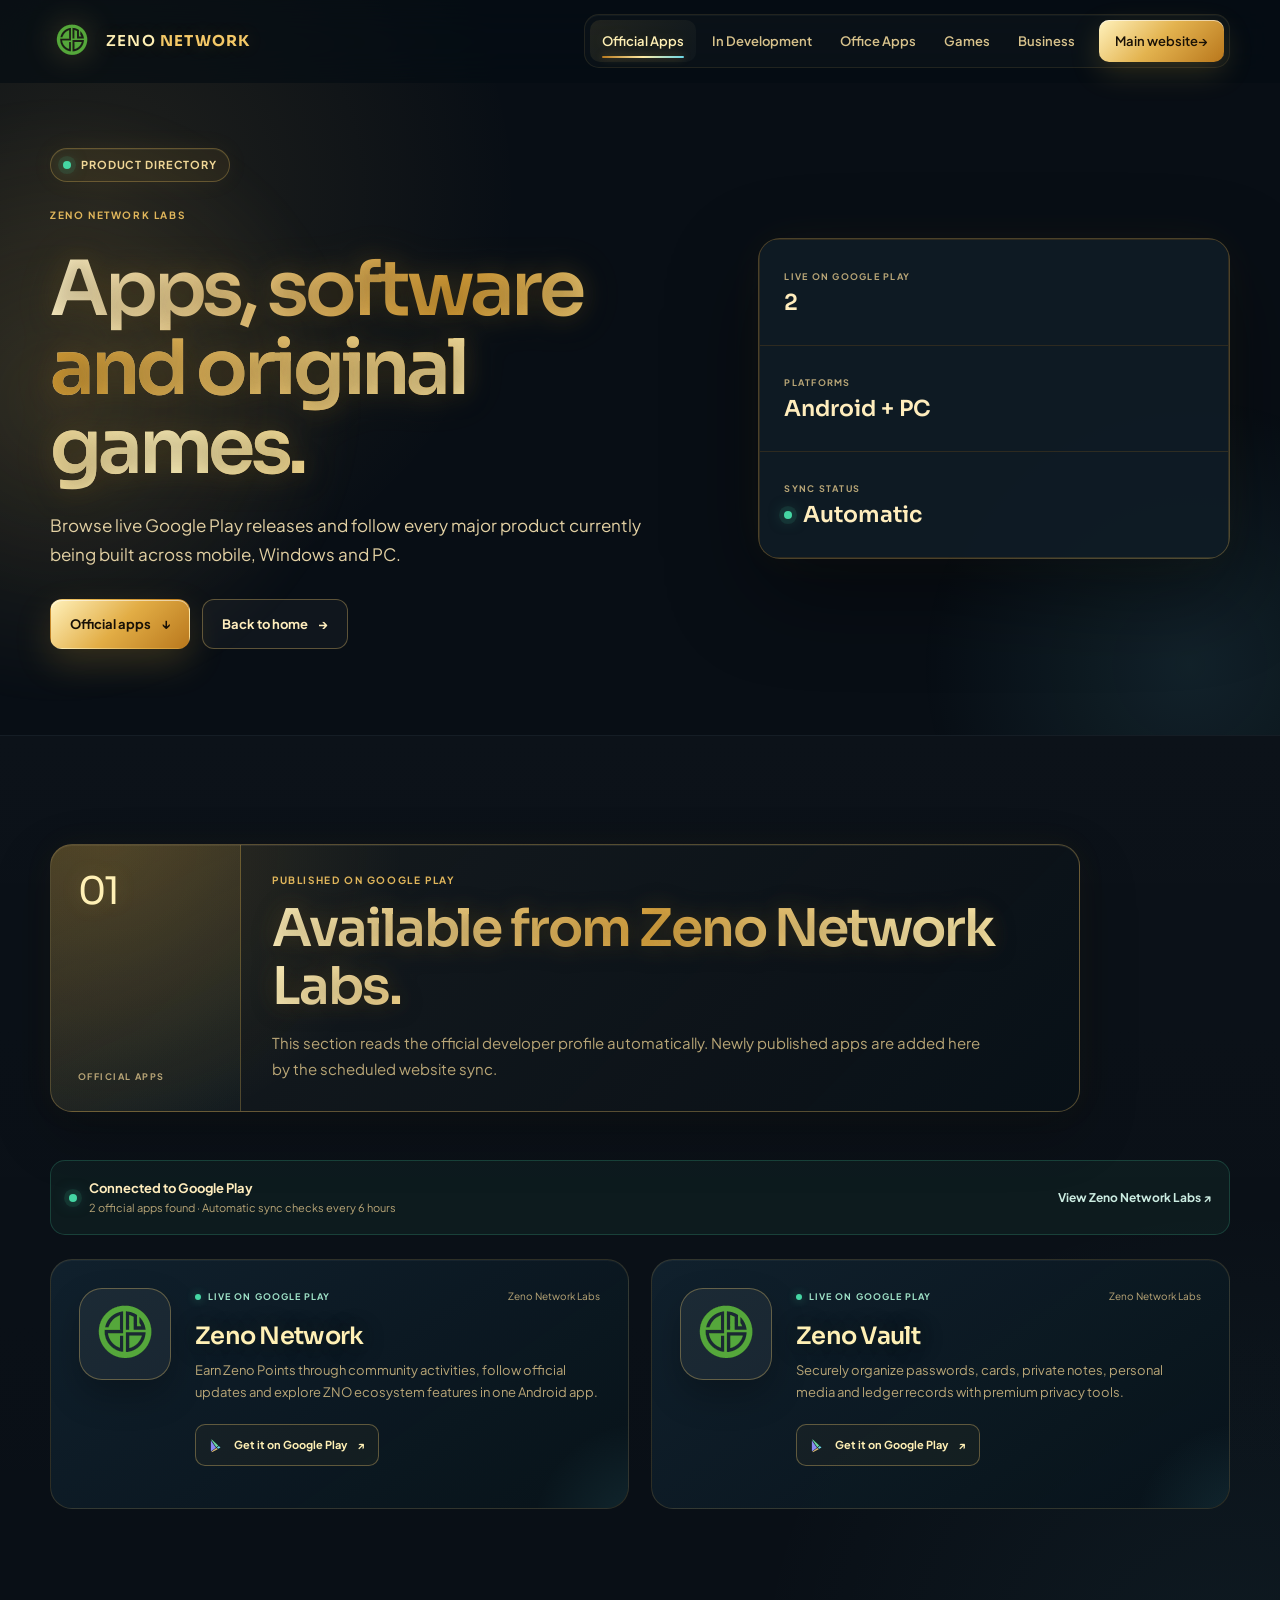
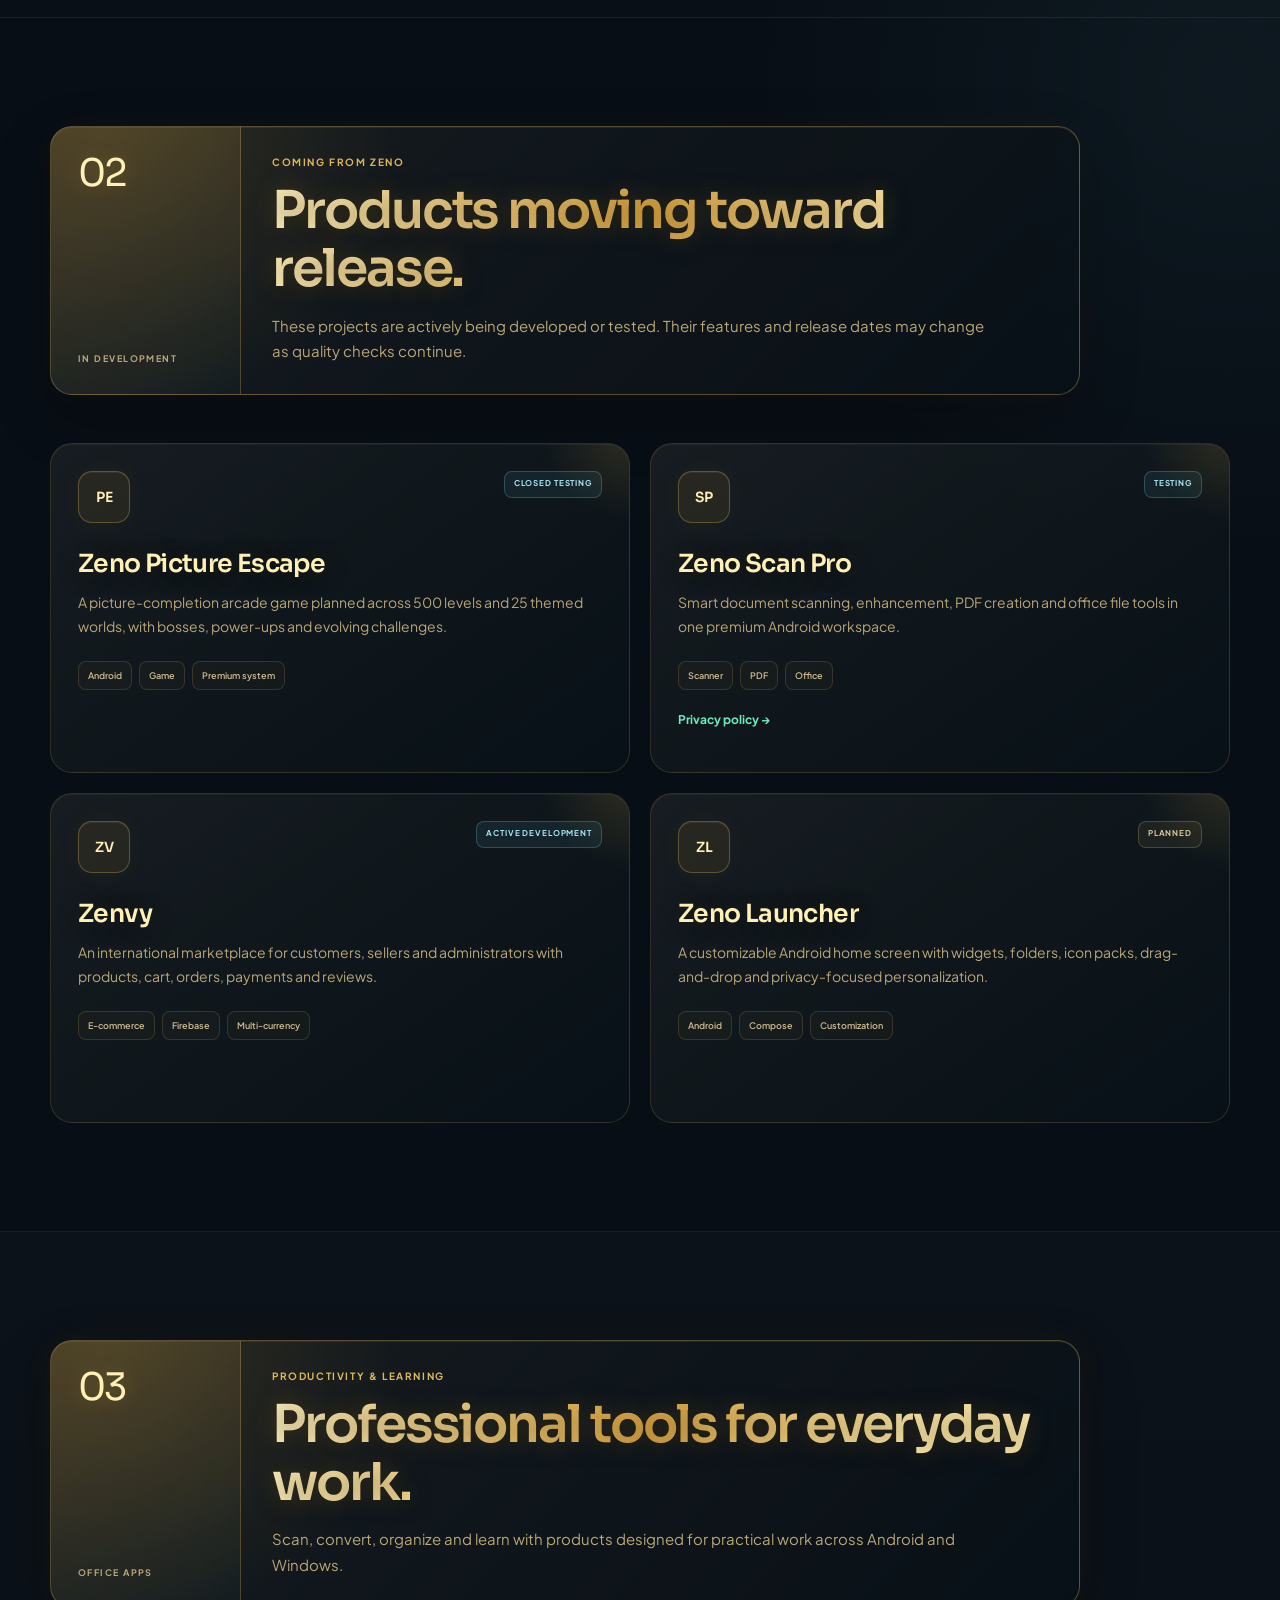
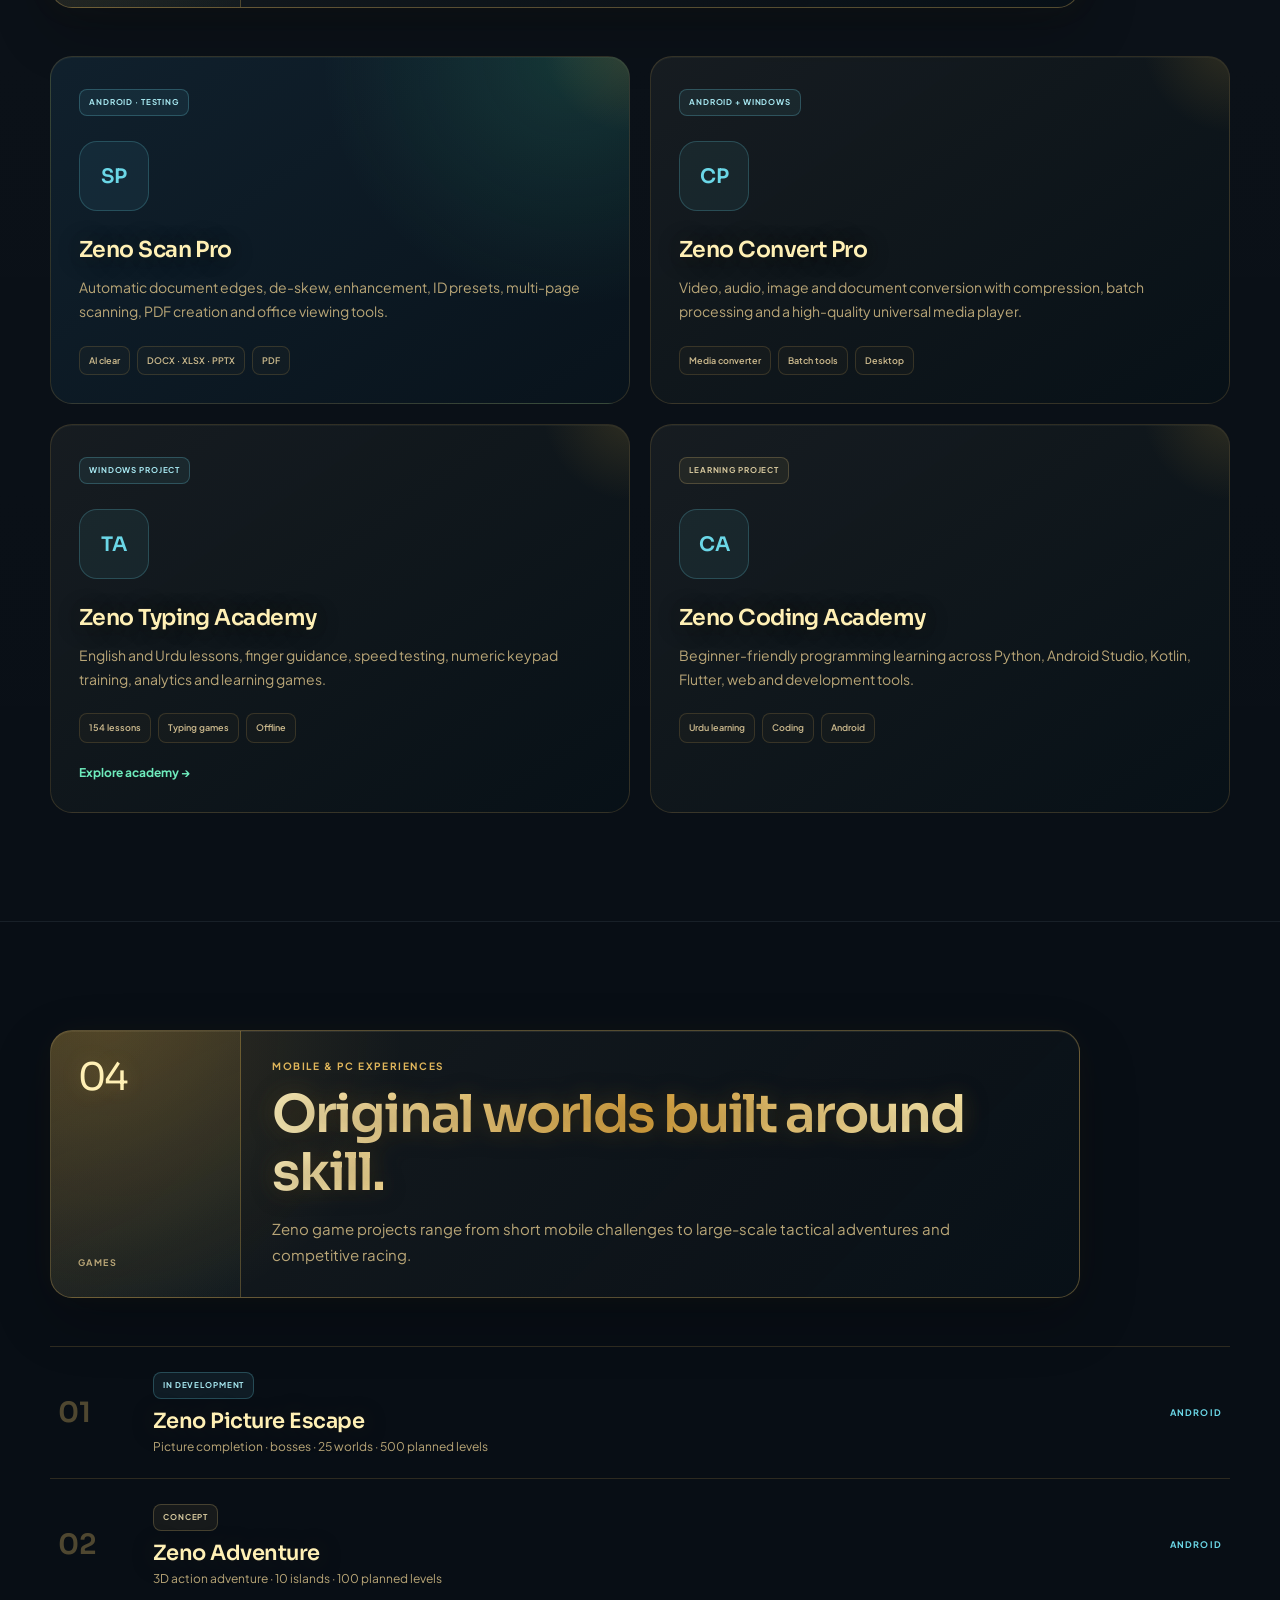
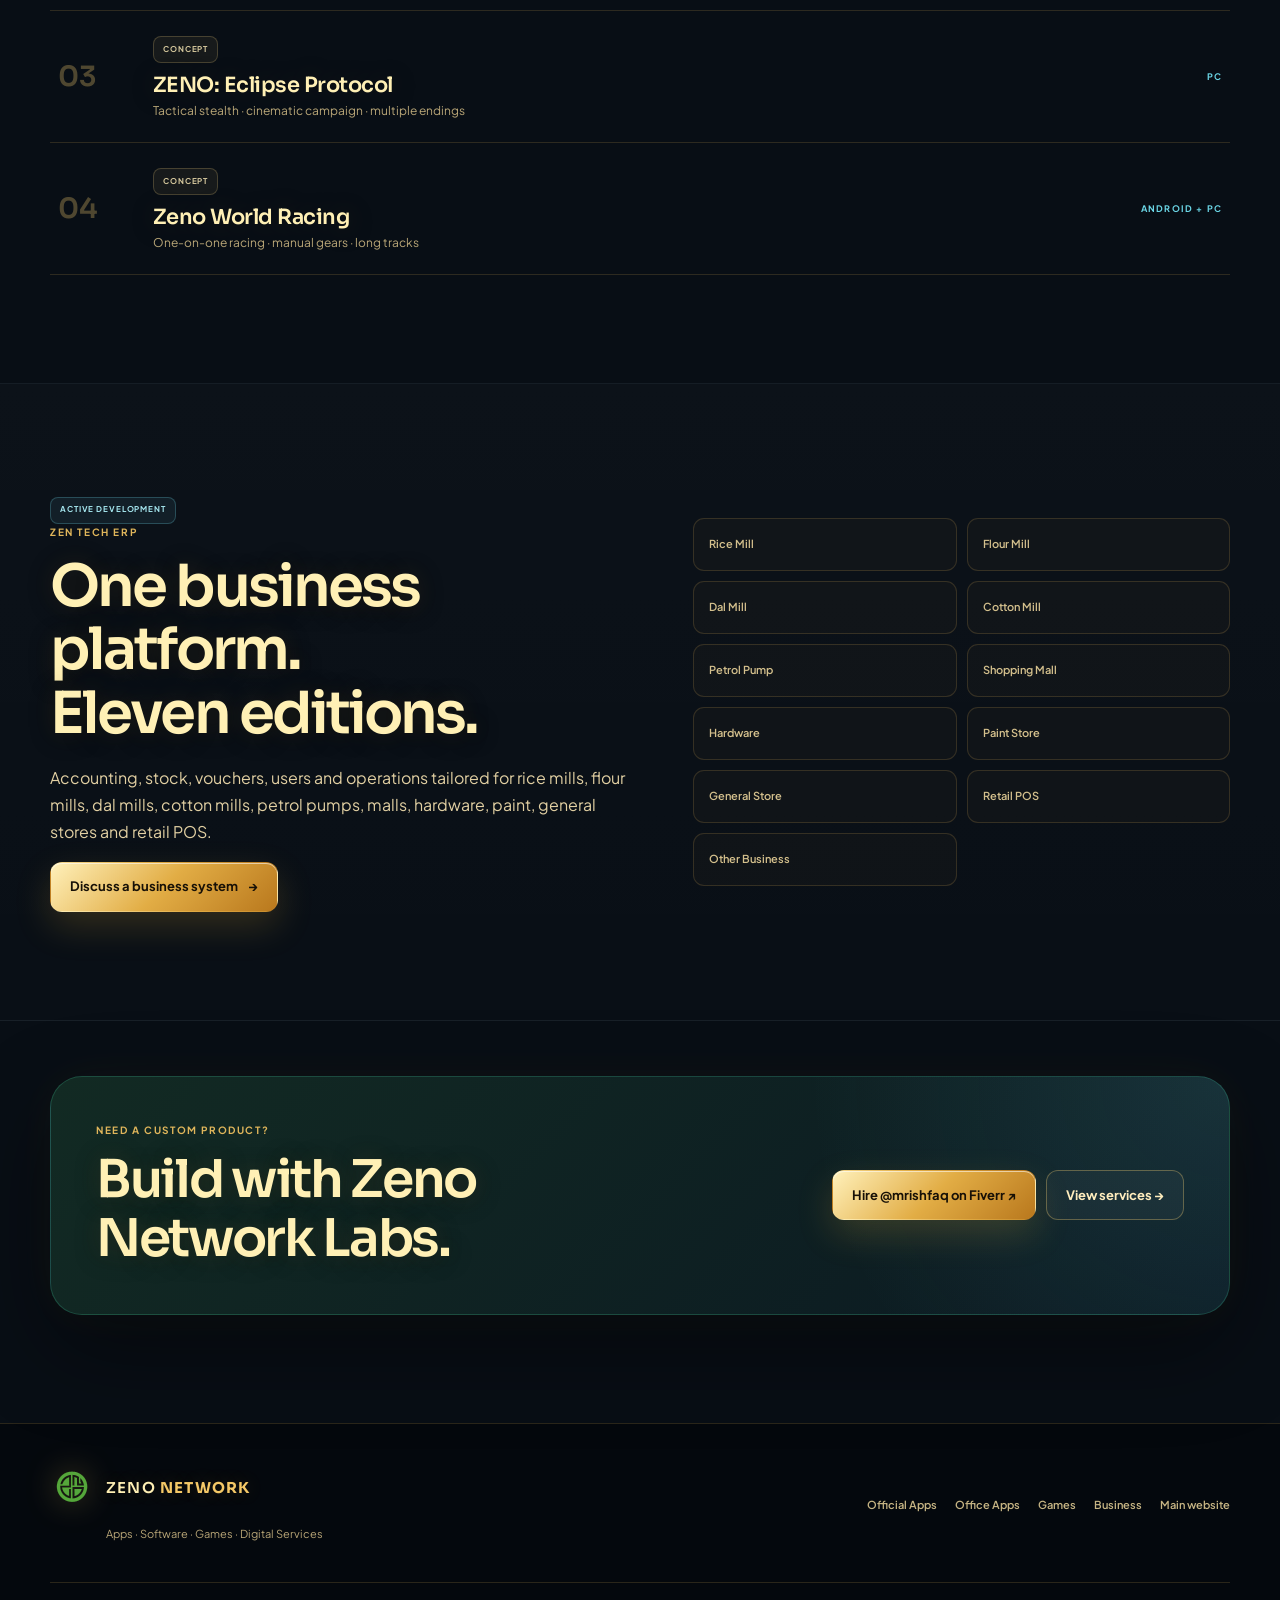
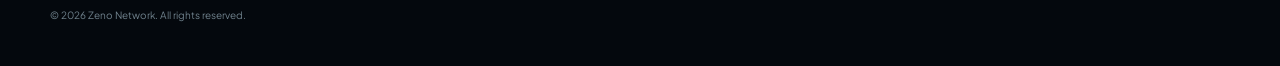
==== commit 65bb7ca2: "Polish Zeno Network with gold UI, animated hero banner and navigation" ====
--- a/apps.html
+++ b/apps.html
@@ -5,15 +5,15 @@
   <meta name="viewport" content="width=device-width,initial-scale=1">
   <title>Apps & Projects | Zeno Network Labs</title>
   <meta name="description" content="Explore official Google Play apps and products in development by Zeno Network Labs, including Android, office, business and game projects.">
-  <meta name="theme-color" content="#071119">
+  <meta name="theme-color" content="#080e15">
   <meta property="og:title" content="Apps & Projects | Zeno Network Labs">
   <meta property="og:description" content="Official Play Store releases and the complete Zeno product portfolio.">
-  <meta property="og:image" content="https://zenonetwork.xyz/banner.jpeg">
+  <meta property="og:image" content="https://zenonetwork.xyz/zeno-ecosystem-hero-gold.webp">
   <link rel="preconnect" href="https://fonts.googleapis.com">
   <link rel="preconnect" href="https://fonts.gstatic.com" crossorigin>
   <link href="https://fonts.googleapis.com/css2?family=Plus+Jakarta+Sans:wght@400;500;600;700&family=Sora:wght@500;600;700&display=swap" rel="stylesheet">
-  <link rel="stylesheet" href="styles.css?v=20260921">
-  <script src="site.js?v=20260921" defer></script>
+  <link rel="stylesheet" href="styles.css?v=20260921-gold">
+  <script src="site.js?v=20260921-gold" defer></script>
 </head>
 <body class="apps-page">
   <a class="skip-link" href="#main-content">Skip to content</a>
--- a/styles.css
+++ b/styles.css
@@ -1,22 +1,25 @@
 :root {
   color-scheme: dark;
-  --ink: #f5f7f8;
-  --ink-soft: #c6d0d7;
-  --muted: #8ea0ad;
-  --bg: #071119;
-  --bg-deep: #040b11;
-  --surface: #0d1a24;
-  --surface-2: #11222e;
-  --surface-3: #152a36;
-  --line: rgba(175, 207, 221, .14);
-  --line-strong: rgba(175, 207, 221, .27);
+  --ink: #ffedbd;
+  --ink-soft: #e2d0a3;
+  --muted: #b9a677;
+  --bg: #080e15;
+  --bg-deep: #04080d;
+  --surface: #111922;
+  --surface-2: #17222c;
+  --surface-3: #1b2933;
+  --line: rgba(228, 185, 91, .17);
+  --line-strong: rgba(241, 202, 113, .34);
   --emerald: #45d6a3;
   --emerald-bright: #6eebbc;
   --cyan: #6bd7e7;
-  --gold: #d7b773;
+  --gold: #e0b65b;
+  --gold-bright: #fff0b5;
+  --gold-soft: #d8c28c;
+  --gold-deep: #a86e17;
   --violet: #8a8bf2;
   --shadow-sm: 0 16px 45px rgba(0, 0, 0, .2);
-  --shadow-lg: 0 34px 90px rgba(0, 0, 0, .38);
+  --shadow-lg: 0 34px 90px rgba(0, 0, 0, .42), 0 0 48px rgba(224, 182, 91, .055);
   --radius-sm: 14px;
   --radius: 22px;
   --radius-lg: 32px;
@@ -31,7 +34,7 @@
   min-width: 320px;
   color: var(--ink);
   background:
-    radial-gradient(circle at 8% 3%, rgba(69, 214, 163, .08), transparent 23rem),
+    radial-gradient(circle at 8% 3%, rgba(224, 182, 91, .11), transparent 26rem),
     radial-gradient(circle at 96% 26%, rgba(107, 215, 231, .055), transparent 30rem),
     var(--bg);
   font-family: var(--body);
@@ -57,13 +60,18 @@
 button, a { -webkit-tap-highlight-color: transparent; }
 button { color: inherit; }
 :focus-visible { outline: 3px solid var(--cyan); outline-offset: 4px; }
-::selection { background: rgba(69, 214, 163, .3); color: #fff; }
+::selection { background: rgba(255, 219, 132, .88); color: #100c04; }
+
+h1, h2, h3 {
+  color: var(--gold-bright);
+  text-shadow: 0 0 22px rgba(242, 190, 79, .11), 0 2px 24px rgba(0, 0, 0, .34);
+}
 
 .shell { width: min(1180px, calc(100% - 48px)); margin-inline: auto; }
-.skip-link { position: fixed; left: 16px; top: -80px; z-index: 999; padding: 12px 18px; border-radius: 10px; color: #05110d; background: var(--emerald-bright); font-weight: 700; text-decoration: none; }
+.skip-link { position: fixed; left: 16px; top: -80px; z-index: 999; padding: 12px 18px; border-radius: 10px; color: #171006; background: linear-gradient(135deg, #fff1bd, #d89e35); font-weight: 700; text-decoration: none; }
 .skip-link:focus { top: 14px; }
 .scroll-progress { position: fixed; inset: 0 0 auto; height: 3px; z-index: 200; background: transparent; }
-.scroll-progress span { display: block; width: 0; height: 100%; background: linear-gradient(90deg, var(--emerald), var(--cyan), var(--gold)); box-shadow: 0 0 16px rgba(69, 214, 163, .55); }
+.scroll-progress span { display: block; width: 0; height: 100%; background: linear-gradient(90deg, #9f681c, #ffe99e, #55d6c0); box-shadow: 0 0 18px rgba(242, 190, 79, .7); }
 
 .site-header {
   position: fixed;
@@ -74,79 +82,83 @@
   backdrop-filter: blur(20px) saturate(135%);
   transition: background .3s ease, border-color .3s ease, box-shadow .3s ease;
 }
-.site-header.scrolled { background: rgba(5, 13, 19, .93); border-color: var(--line); box-shadow: 0 18px 55px rgba(0,0,0,.28); }
+.site-header.scrolled { background: rgba(5, 10, 15, .94); border-color: rgba(234,193,101,.2); box-shadow: 0 18px 55px rgba(0,0,0,.32), 0 1px rgba(255,228,161,.04); }
 .nav-shell { min-height: 82px; display: flex; align-items: center; justify-content: space-between; gap: 24px; }
-.brand { display: inline-flex; align-items: center; gap: 12px; color: #fff; text-decoration: none; font-family: var(--heading); font-size: 15px; font-weight: 600; letter-spacing: .08em; white-space: nowrap; }
-.brand img { width: 44px; height: 44px; object-fit: contain; filter: drop-shadow(0 0 14px rgba(69,214,163,.3)); }
-.brand strong { color: var(--emerald-bright); font-weight: 700; }
-.primary-nav { display: flex; align-items: center; justify-content: flex-end; gap: 4px; }
-.primary-nav > a { position: relative; min-height: 44px; display: inline-flex; align-items: center; padding: 0 12px; border-radius: 10px; color: #c7d3d9; font-size: 13px; font-weight: 600; text-decoration: none; transition: color .25s ease, background .25s ease, transform .25s ease; }
-.primary-nav > a:hover, .primary-nav > a.active { color: #fff; background: rgba(255,255,255,.055); }
-.primary-nav > a:not(.nav-cta)::after { content: ""; position: absolute; left: 12px; right: 12px; bottom: 5px; height: 2px; border-radius: 2px; background: var(--emerald); transform: scaleX(0); transform-origin: left; transition: transform .25s ease; }
+.brand { display: inline-flex; align-items: center; gap: 12px; color: var(--gold-bright); text-decoration: none; font-family: var(--heading); font-size: 15px; font-weight: 600; letter-spacing: .08em; white-space: nowrap; text-shadow: 0 0 18px rgba(236,187,74,.18); }
+.brand img { width: 44px; height: 44px; object-fit: contain; filter: drop-shadow(0 0 16px rgba(231,185,77,.4)); }
+.brand strong { color: #f4c867; font-weight: 700; }
+.primary-nav { display: flex; align-items: center; justify-content: flex-end; gap: 4px; padding: 5px; border: 1px solid rgba(231,190,101,.11); border-radius: 15px; background: rgba(255,237,189,.025); box-shadow: inset 0 1px rgba(255,244,211,.035); counter-reset: zeno-menu; }
+.primary-nav::before { display: none; }
+.primary-nav > a { position: relative; min-height: 42px; display: inline-flex; align-items: center; padding: 0 12px; border-radius: 10px; color: var(--gold-soft); font-size: 13px; font-weight: 600; text-decoration: none; transition: color .25s ease, background .25s ease, transform .25s ease, border-color .25s ease, box-shadow .25s ease; }
+.primary-nav > a:not(.nav-cta) { counter-increment: zeno-menu; }
+.primary-nav > a:hover, .primary-nav > a.active { color: var(--gold-bright); background: linear-gradient(135deg, rgba(237,193,94,.1), rgba(255,255,255,.025)); text-shadow: 0 0 16px rgba(255,213,112,.2); }
+.primary-nav > a:not(.nav-cta)::after { content: ""; position: absolute; left: 12px; right: 12px; bottom: 4px; height: 2px; border-radius: 2px; background: linear-gradient(90deg, #b8791e, #ffeaa5, #6bd7e7); box-shadow: 0 0 9px rgba(239,191,82,.42); transform: scaleX(0); transform-origin: left; transition: transform .25s ease; }
 .primary-nav > a:hover::after, .primary-nav > a.active::after { transform: scaleX(1); }
-.primary-nav .nav-cta { margin-left: 8px; padding-inline: 16px; color: #06120e; background: linear-gradient(135deg, var(--emerald-bright), var(--cyan)); box-shadow: 0 10px 30px rgba(69,214,163,.12); }
-.primary-nav .nav-cta:hover { color: #06120e; background: linear-gradient(135deg, #8bf5cb, #8de5ef); transform: translateY(-2px); }
-.menu-button { display: none; width: 46px; height: 46px; padding: 12px; border: 1px solid var(--line); border-radius: 12px; background: rgba(255,255,255,.04); cursor: pointer; }
-.menu-button span { display: block; width: 100%; height: 2px; margin: 5px 0; border-radius: 2px; background: #fff; transition: transform .25s ease, opacity .25s ease; }
+.primary-nav .nav-cta { margin-left: 8px; padding-inline: 16px; color: #191106; background: linear-gradient(135deg, #fff2bd 0%, #e3b34f 48%, #b9771c 100%); box-shadow: 0 10px 30px rgba(222,169,60,.2), inset 0 1px rgba(255,255,255,.55); text-shadow: none; }
+.primary-nav .nav-cta:hover { color: #110b03; background: linear-gradient(135deg, #fff8dc, #efc76d 52%, #cc8d28); box-shadow: 0 14px 34px rgba(233,184,77,.3); transform: translateY(-2px); }
+.menu-button { display: none; width: 48px; height: 48px; padding: 12px; border: 1px solid rgba(238,199,108,.34); border-radius: 14px; background: linear-gradient(145deg, rgba(245,204,110,.12), rgba(255,255,255,.025)); box-shadow: inset 0 1px rgba(255,242,204,.1), 0 10px 28px rgba(0,0,0,.22); cursor: pointer; transition: border-color .25s ease, background .25s ease, box-shadow .25s ease; }
+.menu-button:hover, .menu-button[aria-expanded="true"] { border-color: rgba(255,222,143,.62); background: rgba(225,174,66,.14); box-shadow: 0 0 28px rgba(228,177,69,.16); }
+.menu-button span { display: block; width: 100%; height: 2px; margin: 5px 0; border-radius: 2px; background: linear-gradient(90deg, #d69e36, #fff0b5); box-shadow: 0 0 8px rgba(246,202,99,.34); transition: transform .25s ease, opacity .25s ease; }
 .menu-button[aria-expanded="true"] span:nth-child(1) { transform: translateY(7px) rotate(45deg); }
 .menu-button[aria-expanded="true"] span:nth-child(2) { opacity: 0; }
 .menu-button[aria-expanded="true"] span:nth-child(3) { transform: translateY(-7px) rotate(-45deg); }
 
 .hero { position: relative; min-height: 830px; display: grid; align-items: center; padding: 152px 0 92px; overflow: hidden; }
 .hero-ambient, .page-hero-ambient { position: absolute; inset: 0; pointer-events: none; overflow: hidden; }
-.hero-ambient::before, .page-hero-ambient::before { content: ""; position: absolute; width: 640px; height: 640px; left: -260px; top: 80px; border-radius: 50%; background: radial-gradient(circle, rgba(69,214,163,.12), transparent 67%); filter: blur(8px); }
+.hero-ambient::before, .page-hero-ambient::before { content: ""; position: absolute; width: 640px; height: 640px; left: -260px; top: 80px; border-radius: 50%; background: radial-gradient(circle, rgba(224,182,91,.15), transparent 67%); filter: blur(8px); }
 .hero-ambient::after, .page-hero-ambient::after { content: ""; position: absolute; width: 560px; height: 560px; right: -190px; bottom: -210px; border-radius: 50%; background: radial-gradient(circle, rgba(107,215,231,.1), transparent 68%); }
-.hero-grid { position: relative; display: grid; grid-template-columns: 1fr .94fr; align-items: center; gap: clamp(48px, 7vw, 94px); }
-.status-pill { width: fit-content; display: inline-flex; align-items: center; gap: 10px; min-height: 34px; padding: 6px 12px; border: 1px solid rgba(69,214,163,.25); border-radius: 999px; color: #bcebd9; background: rgba(69,214,163,.07); font-size: 11px; font-weight: 700; letter-spacing: .08em; text-transform: uppercase; }
+.hero-grid { position: relative; display: grid; grid-template-columns: minmax(0,.86fr) minmax(0,1.14fr); align-items: center; gap: clamp(38px, 5vw, 68px); }
+.status-pill { width: fit-content; display: inline-flex; align-items: center; gap: 10px; min-height: 34px; padding: 6px 12px; border: 1px solid rgba(232,189,93,.3); border-radius: 999px; color: #f0d797; background: rgba(221,170,62,.075); font-size: 11px; font-weight: 700; letter-spacing: .08em; text-transform: uppercase; box-shadow: inset 0 1px rgba(255,242,202,.05), 0 0 24px rgba(223,174,66,.06); }
 .status-pill > span, .signal-dot { width: 8px; height: 8px; flex: 0 0 8px; border-radius: 50%; background: var(--emerald); box-shadow: 0 0 0 5px rgba(69,214,163,.1), 0 0 15px rgba(69,214,163,.5); animation: signalPulse 2.4s ease-in-out infinite; }
-.hero h1, .page-hero h1 { margin: 26px 0 24px; font-family: var(--heading); font-size: clamp(50px, 6.1vw, 82px); line-height: 1.04; letter-spacing: -.055em; font-weight: 600; }
-.hero h1 em, .page-hero h1 em { font-style: normal; color: var(--emerald-bright); background: linear-gradient(95deg, var(--emerald-bright), var(--cyan)); background-clip: text; -webkit-background-clip: text; -webkit-text-fill-color: transparent; }
+.hero h1, .page-hero h1 { margin: 26px 0 24px; font-family: var(--heading); font-size: clamp(50px, 5.5vw, 78px); line-height: 1.04; letter-spacing: -.055em; font-weight: 600; color: var(--gold-bright); background: linear-gradient(105deg, #fff4cc 0%, #d89e35 28%, #fff0b0 49%, #c98c28 72%, #ffe9a0 100%); background-size: 220% auto; background-clip: text; -webkit-background-clip: text; -webkit-text-fill-color: transparent; filter: drop-shadow(0 0 18px rgba(233,181,63,.14)); animation: goldShimmer 8s linear infinite; }
+.hero h1 em, .page-hero h1 em { font-style: normal; color: var(--gold-bright); background: linear-gradient(95deg, #d29a32, #fff3bd 42%, #e5b64f 72%, #73dec9); background-size: 190% auto; background-clip: text; -webkit-background-clip: text; -webkit-text-fill-color: transparent; }
 .hero-lead { max-width: 650px; margin: 0; color: var(--ink-soft); font-size: clamp(17px, 1.7vw, 20px); line-height: 1.75; }
 .hero-actions { display: flex; flex-wrap: wrap; gap: 12px; margin-top: 30px; }
 .button { min-height: 50px; display: inline-flex; align-items: center; justify-content: center; gap: 10px; padding: 12px 19px; border: 1px solid transparent; border-radius: 12px; font-size: 13px; font-weight: 700; text-decoration: none; cursor: pointer; transition: transform .25s ease, background .25s ease, border-color .25s ease, box-shadow .25s ease; }
 .button:hover { transform: translateY(-3px); }
 .button:active { transform: translateY(0) scale(.98); }
-.button-primary { color: #06120e; background: linear-gradient(135deg, var(--emerald-bright), var(--cyan)); box-shadow: 0 14px 36px rgba(69,214,163,.14); }
-.button-primary:hover { color: #06120e; box-shadow: 0 18px 40px rgba(69,214,163,.22); }
+.button-primary { color: #171006; background: linear-gradient(135deg, #fff1bb, #e2ad45 50%, #b9781d); box-shadow: 0 14px 36px rgba(222,168,55,.2), inset 0 1px rgba(255,255,255,.55); }
+.button-primary:hover { color: #110b03; background: linear-gradient(135deg, #fff8dc, #efc76d 52%, #c98b28); box-shadow: 0 18px 42px rgba(230,179,68,.31); }
 .button-secondary { color: var(--ink); border-color: var(--line-strong); background: rgba(255,255,255,.035); }
-.button-secondary:hover { border-color: rgba(107,215,231,.42); background: rgba(255,255,255,.065); }
+.button-secondary:hover { border-color: rgba(246,205,108,.52); background: rgba(225,176,67,.08); box-shadow: 0 0 24px rgba(224,173,61,.08); }
 .hero-proof { display: grid; grid-template-columns: repeat(3, 1fr); gap: 14px; margin-top: 42px; }
-.hero-proof > div { padding: 16px 16px 15px; border-left: 2px solid rgba(69,214,163,.35); background: linear-gradient(90deg, rgba(255,255,255,.035), transparent); }
-.hero-proof strong { display: block; color: #fff; font-family: var(--heading); font-size: 17px; line-height: 1.25; }
+.hero-proof > div { padding: 16px 16px 15px; border-left: 2px solid rgba(231,185,80,.5); background: linear-gradient(90deg, rgba(229,179,69,.07), transparent); }
+.hero-proof strong { display: block; color: var(--gold-bright); font-family: var(--heading); font-size: 17px; line-height: 1.25; text-shadow: 0 0 15px rgba(231,180,66,.14); }
 .hero-proof span { display: block; margin-top: 5px; color: var(--muted); font-size: 11px; }
-.hero-media { position: relative; min-height: 520px; display: grid; place-items: center; }
-.hero-image-frame { position: relative; width: min(100%, 545px); aspect-ratio: 1.04; padding: 10px; border: 1px solid var(--line-strong); border-radius: 30px; background: linear-gradient(145deg, rgba(255,255,255,.1), rgba(255,255,255,.02)); box-shadow: var(--shadow-lg); transform: perspective(1100px) rotateY(-4deg) rotateX(2deg); overflow: hidden; }
-.hero-image-frame::after { content: ""; position: absolute; inset: 10px; border-radius: 21px; background: linear-gradient(140deg, transparent 42%, rgba(69,214,163,.16)); pointer-events: none; }
-.hero-image-frame img { width: 100%; height: 100%; border-radius: 21px; object-fit: cover; }
-.media-card { position: absolute; display: flex; align-items: center; gap: 13px; min-width: 225px; padding: 15px 17px; border: 1px solid var(--line-strong); border-radius: 16px; background: rgba(9, 21, 29, .9); box-shadow: var(--shadow-sm); backdrop-filter: blur(16px); }
+.hero-media { position: relative; min-height: 470px; display: grid; place-items: center; isolation: isolate; }
+.hero-image-frame { position: relative; width: min(100%, 690px); aspect-ratio: 16 / 9; padding: 7px; border: 1px solid rgba(245,204,109,.42); border-radius: 28px; background: linear-gradient(145deg, rgba(255,239,191,.15), rgba(126,85,21,.03)); box-shadow: 0 38px 90px rgba(0,0,0,.48), 0 0 58px rgba(224,173,61,.11), inset 0 1px rgba(255,244,213,.25); overflow: hidden; animation: heroFrameFloat 7s ease-in-out infinite; }
+.hero-image-frame::before { content: ""; position: absolute; z-index: 2; top: -35%; bottom: -35%; left: -45%; width: 24%; background: linear-gradient(90deg, transparent, rgba(255,232,166,.26), transparent); filter: blur(8px); transform: skewX(-16deg); animation: bannerSweep 7.5s ease-in-out infinite; pointer-events: none; }
+.hero-image-frame::after { content: ""; position: absolute; z-index: 1; inset: 7px; border-radius: 20px; background: linear-gradient(105deg, rgba(2,7,11,.14), transparent 38%, rgba(234,184,70,.1)), linear-gradient(to top, rgba(0,0,0,.2), transparent 45%); box-shadow: inset 0 0 36px rgba(0,0,0,.22); pointer-events: none; }
+.hero-image-frame img { width: 100%; height: 100%; border-radius: 20px; object-fit: cover; object-position: center; transform: scale(1.012); animation: heroCinematic 15s ease-in-out infinite alternate; }
+.media-card { position: absolute; z-index: 3; display: flex; align-items: center; gap: 13px; min-width: 225px; padding: 15px 17px; border: 1px solid rgba(241,200,104,.32); border-radius: 16px; background: linear-gradient(145deg, rgba(19,24,28,.92), rgba(8,15,21,.88)); box-shadow: var(--shadow-sm), 0 0 28px rgba(225,174,66,.08); backdrop-filter: blur(18px) saturate(130%); }
 .media-card small { display: block; color: var(--muted); font-size: 9px; font-weight: 700; letter-spacing: .12em; }
 .media-card strong { display: block; margin-top: 3px; font-family: var(--heading); font-size: 13px; }
 .media-card-top { left: -22px; top: 54px; }
 .media-card-bottom { right: -18px; bottom: 54px; }
 
 .trust-strip { border-block: 1px solid var(--line); background: rgba(255,255,255,.018); }
-.trust-grid { min-height: 82px; display: flex; align-items: center; justify-content: space-between; gap: 18px; color: #93a6b1; font-size: 10px; font-weight: 700; letter-spacing: .14em; }
+.trust-grid { min-height: 82px; display: flex; align-items: center; justify-content: space-between; gap: 18px; color: #d8c38f; font-size: 10px; font-weight: 700; letter-spacing: .14em; text-shadow: 0 0 14px rgba(230,180,67,.11); }
 .trust-grid i { width: 5px; height: 5px; flex: 0 0 5px; border-radius: 50%; background: var(--gold); box-shadow: 0 0 12px rgba(215,183,115,.4); }
 
 .section { position: relative; padding: 108px 0; }
 .section-tinted { border-block: 1px solid rgba(175,207,221,.07); background: linear-gradient(180deg, rgba(255,255,255,.018), rgba(255,255,255,.006)); }
-.section-heading { display: grid; grid-template-columns: 190px 1fr; max-width: 1030px; margin-bottom: 48px; border: 1px solid var(--line-strong); border-radius: var(--radius); background: linear-gradient(135deg, rgba(17,34,46,.88), rgba(9,20,28,.75)); box-shadow: inset 0 1px rgba(255,255,255,.045), var(--shadow-sm); overflow: hidden; }
-.heading-index { min-height: 100%; display: flex; flex-direction: column; align-items: flex-start; justify-content: space-between; padding: 27px; border-right: 1px solid var(--line); background: linear-gradient(155deg, rgba(69,214,163,.11), rgba(107,215,231,.025)); }
-.heading-index span { font-family: var(--heading); font-size: 38px; color: var(--emerald-bright); line-height: 1; letter-spacing: -.04em; }
+.section-heading { display: grid; grid-template-columns: 190px 1fr; max-width: 1030px; margin-bottom: 48px; border: 1px solid rgba(238,196,99,.32); border-radius: var(--radius); background: radial-gradient(circle at 6% 0%, rgba(229,179,67,.14), transparent 29%), linear-gradient(135deg, rgba(24,28,31,.94), rgba(8,17,24,.84)); box-shadow: inset 0 1px rgba(255,241,200,.08), 0 22px 58px rgba(0,0,0,.24), 0 0 34px rgba(224,174,62,.045); overflow: hidden; }
+.heading-index { min-height: 100%; display: flex; flex-direction: column; align-items: flex-start; justify-content: space-between; padding: 27px; border-right: 1px solid rgba(235,190,88,.24); background: linear-gradient(155deg, rgba(223,172,59,.18), rgba(107,215,231,.025)); }
+.heading-index span { font-family: var(--heading); font-size: 38px; color: var(--gold-bright); line-height: 1; letter-spacing: -.04em; text-shadow: 0 0 20px rgba(239,191,78,.24); }
 .heading-index small { color: var(--muted); font-size: 9px; font-weight: 700; letter-spacing: .16em; }
 .section-heading > div:last-child { padding: 27px 31px 30px; }
 .overline { margin: 0 0 11px; color: var(--gold); font-size: 10px; font-weight: 700; letter-spacing: .16em; text-transform: uppercase; }
-.section-heading h2 { margin: 0 0 14px; font-family: var(--heading); font-size: clamp(30px, 4.3vw, 52px); line-height: 1.12; letter-spacing: -.04em; font-weight: 600; }
+.section-heading h2 { width: fit-content; margin: 0 0 14px; font-family: var(--heading); font-size: clamp(30px, 4.3vw, 52px); line-height: 1.12; letter-spacing: -.04em; font-weight: 600; color: var(--gold-bright); background: linear-gradient(100deg, #fff2bf, #dca641 48%, #ffebaa 80%); background-clip: text; -webkit-background-clip: text; -webkit-text-fill-color: transparent; filter: drop-shadow(0 0 13px rgba(232,181,66,.1)); }
 .section-heading p:last-child { max-width: 720px; margin: 0; color: var(--muted); font-size: 15px; }
 
 .feature-grid { display: grid; grid-template-columns: repeat(3, 1fr); gap: 20px; }
-.premium-card, .portfolio-card, .showcase-card, .service-card { position: relative; border: 1px solid var(--line); border-radius: var(--radius); background: linear-gradient(145deg, rgba(17,34,46,.84), rgba(9,20,28,.88)); box-shadow: inset 0 1px rgba(255,255,255,.035); overflow: hidden; transition: transform .35s cubic-bezier(.2,.8,.2,1), border-color .35s ease, box-shadow .35s ease; }
-.premium-card::before, .portfolio-card::before, .showcase-card::before, .service-card::before { content: ""; position: absolute; width: 190px; height: 190px; right: -100px; top: -110px; border-radius: 50%; background: radial-gradient(circle, rgba(69,214,163,.13), transparent 68%); transition: transform .45s ease; }
-.premium-card:hover, .portfolio-card:hover, .showcase-card:hover, .service-card:hover { transform: translateY(-7px); border-color: rgba(107,215,231,.33); box-shadow: 0 25px 55px rgba(0,0,0,.24); }
+.premium-card, .portfolio-card, .showcase-card, .service-card { position: relative; border: 1px solid var(--line); border-radius: var(--radius); background: linear-gradient(145deg, rgba(25,30,34,.9), rgba(8,17,24,.92)); box-shadow: inset 0 1px rgba(255,239,194,.045); overflow: hidden; transition: transform .35s cubic-bezier(.2,.8,.2,1), border-color .35s ease, box-shadow .35s ease; }
+.premium-card::before, .portfolio-card::before, .showcase-card::before, .service-card::before { content: ""; position: absolute; width: 190px; height: 190px; right: -100px; top: -110px; border-radius: 50%; background: radial-gradient(circle, rgba(224,175,63,.16), transparent 68%); transition: transform .45s ease; }
+.premium-card:hover, .portfolio-card:hover, .showcase-card:hover, .service-card:hover { transform: translateY(-7px); border-color: rgba(240,199,104,.4); box-shadow: 0 25px 55px rgba(0,0,0,.27), 0 0 30px rgba(224,173,61,.055); }
 .premium-card:hover::before, .portfolio-card:hover::before, .showcase-card:hover::before, .service-card:hover::before { transform: scale(1.4); }
 .premium-card { min-height: 285px; padding: 26px; }
-.card-number { position: absolute; right: 24px; top: 22px; color: rgba(255,255,255,.16); font: 600 14px var(--heading); }
-.card-icon, .portfolio-icon { width: 52px; height: 52px; display: grid; place-items: center; border: 1px solid rgba(69,214,163,.24); border-radius: 14px; color: var(--emerald-bright); background: rgba(69,214,163,.075); font: 600 14px var(--heading); }
+.card-number { position: absolute; right: 24px; top: 22px; color: rgba(247,207,115,.33); font: 600 14px var(--heading); }
+.card-icon, .portfolio-icon { width: 52px; height: 52px; display: grid; place-items: center; border: 1px solid rgba(235,191,89,.3); border-radius: 14px; color: var(--gold-bright); background: rgba(222,170,57,.09); font: 600 14px var(--heading); box-shadow: inset 0 1px rgba(255,240,195,.06), 0 0 22px rgba(225,175,63,.055); }
 .premium-card h3, .portfolio-card h3, .showcase-card h3, .service-card h3 { position: relative; margin: 25px 0 11px; font: 600 22px/1.3 var(--heading); letter-spacing: -.025em; }
 .premium-card p, .portfolio-card p, .showcase-card p, .service-card p { position: relative; margin: 0; color: var(--muted); font-size: 14px; }
 
@@ -156,7 +168,7 @@
 .sync-bar strong { font-size: 13px; }
 .sync-bar small { color: var(--muted); font-size: 11px; }
 .sync-bar > a { color: #cbece1; font-size: 12px; font-weight: 700; text-decoration: none; }
-.sync-bar > a:hover { color: #fff; }
+.sync-bar > a:hover { color: var(--gold-bright); }
 .app-grid { display: grid; grid-template-columns: repeat(2, minmax(0, 1fr)); gap: 22px; }
 .play-app-card { position: relative; min-height: 250px; display: grid; grid-template-columns: 92px 1fr; gap: 24px; align-items: start; padding: 28px; border: 1px solid var(--line); border-radius: var(--radius); background: linear-gradient(145deg, rgba(17,34,46,.95), rgba(8,19,26,.92)); box-shadow: inset 0 1px rgba(255,255,255,.04); overflow: hidden; transition: transform .35s cubic-bezier(.2,.8,.2,1), border-color .35s ease, box-shadow .35s ease; }
 .play-app-card::after { content: ""; position: absolute; width: 230px; height: 230px; right: -130px; bottom: -140px; border-radius: 50%; background: radial-gradient(circle, rgba(107,215,231,.12), transparent 68%); }
@@ -170,7 +182,7 @@
 .play-app-meta small { color: var(--muted); font-size: 10px; }
 .play-app-card h3 { margin: 16px 0 8px; font: 600 24px/1.25 var(--heading); letter-spacing: -.03em; }
 .play-app-card p { margin: 0 0 21px; color: var(--muted); font-size: 13px; line-height: 1.7; }
-.store-link { min-height: 42px; width: fit-content; display: inline-flex; align-items: center; gap: 10px; padding: 9px 13px; border: 1px solid var(--line-strong); border-radius: 10px; color: #fff; background: rgba(255,255,255,.035); font-size: 11px; font-weight: 700; text-decoration: none; transition: background .25s ease, border-color .25s ease, transform .25s ease; }
+.store-link { min-height: 42px; width: fit-content; display: inline-flex; align-items: center; gap: 10px; padding: 9px 13px; border: 1px solid var(--line-strong); border-radius: 10px; color: var(--gold-bright); background: rgba(226,177,68,.045); font-size: 11px; font-weight: 700; text-decoration: none; transition: background .25s ease, border-color .25s ease, transform .25s ease; }
 .store-link:hover { transform: translateY(-2px); border-color: rgba(69,214,163,.38); background: rgba(69,214,163,.07); }
 .store-link svg { width: 15px; height: 15px; }
 .app-skeleton { min-height: 250px; border: 1px solid var(--line); border-radius: var(--radius); background: linear-gradient(90deg, rgba(255,255,255,.025) 25%, rgba(255,255,255,.055) 50%, rgba(255,255,255,.025) 75%); background-size: 200% 100%; animation: skeleton 1.7s linear infinite; }
@@ -189,10 +201,10 @@
 .world-card:hover { transform: translateY(-8px); border-color: rgba(255,255,255,.22); box-shadow: var(--shadow-lg); }
 .world-card:hover::before { transform: scale(1.04); opacity: .85; }
 .world-card:hover::after { transform: translate(-15px, 15px) scale(1.08); }
-.world-code { position: absolute; left: 28px; top: 26px; color: #abb9c1; font-size: 9px; font-weight: 700; letter-spacing: .15em; }
+.world-code { position: absolute; left: 28px; top: 26px; color: #d8c38f; font-size: 9px; font-weight: 700; letter-spacing: .15em; }
 .world-card h3 { margin: 0 0 10px; font: 600 clamp(26px,3vw,36px)/1.2 var(--heading); letter-spacing: -.04em; }
-.world-card p { max-width: 470px; margin: 0; color: #aab8c0; font-size: 14px; }
-.world-link { margin-top: 22px; color: #fff; font-size: 12px; font-weight: 700; }
+.world-card p { max-width: 470px; margin: 0; color: #cbbb91; font-size: 14px; }
+.world-link { margin-top: 22px; color: var(--gold-bright); font-size: 12px; font-weight: 700; }
 
 .showcase-grid { display: grid; grid-template-columns: repeat(2, 1fr); gap: 20px; }
 .showcase-card { min-height: 340px; padding: 28px; }
@@ -203,9 +215,9 @@
 .status-build { color: #a7e8f1; border: 1px solid rgba(107,215,231,.25); background: rgba(107,215,231,.075); }
 .status-concept { color: #d7c99e; border: 1px solid rgba(215,183,115,.25); background: rgba(215,183,115,.075); }
 .tag-row { position: relative; display: flex; flex-wrap: wrap; gap: 7px; margin-top: 22px; }
-.tag-row span { padding: 6px 9px; border: 1px solid var(--line); border-radius: 8px; color: #a8b7c0; background: rgba(255,255,255,.025); font-size: 9px; font-weight: 600; }
+.tag-row span { padding: 6px 9px; border: 1px solid var(--line); border-radius: 8px; color: #cdbb8e; background: rgba(225,176,67,.028); font-size: 9px; font-weight: 600; }
 .text-link { position: relative; display: inline-flex; margin-top: 20px; color: var(--emerald-bright); font-size: 12px; font-weight: 700; text-decoration: none; }
-.text-link:hover { color: #fff; }
+.text-link:hover { color: var(--gold-bright); }
 
 .software-list { border-top: 1px solid var(--line); }
 .software-row { display: grid; grid-template-columns: 55px 1fr auto 30px; align-items: center; gap: 24px; min-height: 122px; padding: 20px 8px; border-bottom: 1px solid var(--line); color: inherit; text-decoration: none; transition: padding .28s ease, background .28s ease; }
@@ -243,7 +255,7 @@
 .service-card { min-height: 220px; padding: 24px; }
 .service-card > span { color: var(--gold); font: 600 11px var(--heading); }
 .fiverr-panel { display: flex; flex-direction: column; align-items: flex-start; justify-content: center; padding: 32px; border: 1px solid rgba(69,214,163,.22); border-radius: var(--radius); background: radial-gradient(circle at 100% 0%,rgba(69,214,163,.16),transparent 38%),linear-gradient(145deg,#122820,#09181c); box-shadow: var(--shadow-sm); }
-.fiverr-wordmark { margin-bottom: 35px; color: #fff; font: 700 32px Arial,sans-serif; letter-spacing: -.06em; }
+.fiverr-wordmark { margin-bottom: 35px; color: var(--gold-bright); font: 700 32px Arial,sans-serif; letter-spacing: -.06em; text-shadow: 0 0 18px rgba(230,181,67,.13); }
 .fiverr-wordmark span { color: #1dbf73; }
 .fiverr-panel h3 { margin: 4px 0 0; font: 600 31px var(--heading); letter-spacing: -.04em; }
 .fiverr-panel > p:not(.overline) { margin: 2px 0 28px; color: var(--muted); }
@@ -253,7 +265,7 @@
 .roadmap-card::before { content: ""; position: absolute; left: 0; top: 0; bottom: 0; width: 3px; background: rgba(255,255,255,.12); }
 .roadmap-card.complete::before { background: var(--emerald); }
 .roadmap-card.active::before { background: var(--cyan); box-shadow: 0 0 18px rgba(107,215,231,.4); }
-.roadmap-card > span { color: rgba(255,255,255,.18); font: 600 37px var(--heading); }
+.roadmap-card > span { color: rgba(245,204,111,.3); font: 600 37px var(--heading); }
 .roadmap-card small { display: block; margin: 25px 0 10px; color: var(--gold); font-size: 9px; font-weight: 700; letter-spacing: .15em; }
 .roadmap-card h3 { margin: 0 0 10px; font: 600 19px var(--heading); }
 .roadmap-card p { margin: 0; color: var(--muted); font-size: 12px; }
@@ -263,15 +275,15 @@
 .contact-panel h2 { margin: 0; font: 600 clamp(32px,4.4vw,52px)/1.15 var(--heading); letter-spacing: -.045em; }
 .contact-actions { display: flex; flex-wrap: wrap; justify-content: flex-end; gap: 10px; }
 .legal-note { padding: 34px 0 75px; }
-.legal-note p { max-width: 900px; margin: 0; color: #71838e; font-size: 11px; }
-.legal-note strong { color: #9badb6; }
+.legal-note p { max-width: 900px; margin: 0; color: #9c8d68; font-size: 11px; }
+.legal-note strong { color: #c8b483; }
 
 .site-footer { border-top: 1px solid var(--line); padding: 42px 0; background: var(--bg-deep); }
 .footer-grid { display: grid; grid-template-columns: 1fr auto; gap: 28px; align-items: center; }
 .footer-brand p { margin: 8px 0 0 56px; color: var(--muted); font-size: 11px; }
 .footer-links { display: flex; flex-wrap: wrap; justify-content: flex-end; gap: 18px; }
-.footer-links a { color: #9aabb5; font-size: 11px; font-weight: 600; text-decoration: none; }
-.footer-links a:hover { color: var(--emerald-bright); }
+.footer-links a { color: #c7b584; font-size: 11px; font-weight: 600; text-decoration: none; }
+.footer-links a:hover { color: var(--gold-bright); }
 .copyright { grid-column: 1/-1; margin: 10px 0 0; padding-top: 24px; border-top: 1px solid var(--line); color: #6f818c; font-size: 10px; }
 
 /* Product directory */
@@ -291,11 +303,11 @@
 .portfolio-card h3 { font-size: 25px; }
 .business-grid { display: grid; grid-template-columns: 1fr .92fr; gap: 60px; align-items: center; }
 .edition-grid { display: grid; grid-template-columns: repeat(2,1fr); gap: 10px; }
-.edition-grid span { min-height: 53px; display: flex; align-items: center; padding: 12px 15px; border: 1px solid var(--line); border-radius: 11px; color: #b9c7ce; background: rgba(255,255,255,.025); font-size: 11px; font-weight: 600; transition: border-color .25s ease, transform .25s ease; }
+.edition-grid span { min-height: 53px; display: flex; align-items: center; padding: 12px 15px; border: 1px solid var(--line); border-radius: 11px; color: #d4c08d; background: rgba(225,176,67,.028); font-size: 11px; font-weight: 600; transition: border-color .25s ease, transform .25s ease; }
 .edition-grid span:hover { transform: translateX(4px); border-color: rgba(69,214,163,.28); }
 .game-directory { border-top: 1px solid var(--line); }
 .game-entry { display: grid; grid-template-columns: 70px 1fr auto; align-items: center; gap: 25px; min-height: 132px; padding: 20px 8px; border-bottom: 1px solid var(--line); }
-.game-index { color: rgba(255,255,255,.17); font: 600 28px var(--heading); }
+.game-index { color: rgba(245,204,111,.3); font: 600 28px var(--heading); }
 .game-entry h3 { margin: 9px 0 3px; font: 600 21px var(--heading); letter-spacing: -.025em; }
 .game-entry p { margin: 0; color: var(--muted); font-size: 12px; }
 .platform-label { color: var(--cyan); font-size: 9px; font-weight: 700; letter-spacing: .13em; }
@@ -308,21 +320,42 @@
 @keyframes skeleton { to { background-position: -200% 0; } }
 @keyframes gentleFloat { 0%,100% { transform: translateY(0); } 50% { transform: translateY(-9px); } }
 @keyframes orbit { to { transform: rotate(360deg); } }
+@keyframes goldShimmer { to { background-position: -220% center; } }
+@keyframes heroFrameFloat {
+  0%,100% { transform: perspective(1200px) rotateY(-2.2deg) rotateX(1deg) translateY(0); }
+  50% { transform: perspective(1200px) rotateY(-.6deg) rotateX(0) translateY(-8px); }
+}
+@keyframes heroCinematic {
+  0% { transform: scale(1.012) translate3d(0,0,0); filter: saturate(1.02) contrast(1.02); }
+  100% { transform: scale(1.065) translate3d(-.7%, -.35%, 0); filter: saturate(1.1) contrast(1.05); }
+}
+@keyframes bannerSweep {
+  0%,18% { left: -48%; opacity: 0; }
+  28% { opacity: .78; }
+  52% { left: 128%; opacity: 0; }
+  100% { left: 128%; opacity: 0; }
+}
 
 @media (max-width: 1120px) {
   .menu-button { display: block; }
-  .primary-nav { position: absolute; left: 24px; right: 24px; top: 74px; display: none; flex-direction: column; align-items: stretch; gap: 4px; max-height: calc(100dvh - 100px); padding: 12px; border: 1px solid var(--line-strong); border-radius: 16px; background: rgba(7,17,25,.98); box-shadow: var(--shadow-lg); overflow-y: auto; }
-  .primary-nav.open { display: flex; animation: menuIn .22s ease both; }
-  .primary-nav > a { justify-content: flex-start; padding: 11px 13px; font-size: 14px; }
-  .primary-nav .nav-cta { margin: 5px 0 0; }
-  .hero-grid { grid-template-columns: 1fr .82fr; gap: 38px; }
+  .primary-nav { position: absolute; z-index: 3; left: 24px; right: 24px; top: 88px; display: none; flex-direction: column; align-items: stretch; gap: 7px; max-height: calc(100dvh - 112px); padding: 15px; border: 1px solid rgba(242,199,98,.42); border-radius: 22px; background: radial-gradient(circle at 95% 0%, rgba(224,172,58,.16), transparent 33%), linear-gradient(145deg, rgba(20,25,29,.97), rgba(5,12,18,.97)); box-shadow: 0 35px 90px rgba(0,0,0,.6), 0 0 55px rgba(224,172,59,.1), inset 0 1px rgba(255,238,190,.1); backdrop-filter: blur(26px) saturate(135%); overflow-y: auto; overscroll-behavior: contain; }
+  .primary-nav::before { content: "ZENO NETWORK  ·  NAVIGATION"; display: block; padding: 3px 9px 9px; color: #b99b5a; font-size: 9px; font-weight: 700; letter-spacing: .17em; }
+  .primary-nav.open { display: flex; transform-origin: top right; animation: menuIn .32s cubic-bezier(.22,1,.36,1) both; }
+  .primary-nav > a { min-height: 52px; justify-content: flex-start; gap: 12px; padding: 10px 13px; border: 1px solid transparent; font-size: 14px; background: rgba(255,239,197,.018); }
+  .primary-nav > a:not(.nav-cta)::before { content: "0" counter(zeno-menu); width: 28px; height: 28px; display: grid; place-items: center; flex: 0 0 28px; border: 1px solid rgba(237,194,97,.2); border-radius: 8px; color: #d4ae5a; background: rgba(224,172,59,.06); font: 600 9px var(--heading); letter-spacing: 0; }
+  .primary-nav > a:hover, .primary-nav > a.active { border-color: rgba(240,198,101,.23); background: linear-gradient(90deg, rgba(224,172,59,.11), rgba(255,255,255,.018)); }
+  .primary-nav > a:not(.nav-cta)::after { left: 54px; right: 13px; bottom: 5px; }
+  .primary-nav .nav-cta { min-height: 52px; justify-content: center; margin: 4px 0 0; }
+  body.nav-open { overflow: hidden; }
+  body.nav-open::after { content: ""; position: fixed; inset: 0; z-index: 80; background: rgba(1,5,8,.68); backdrop-filter: blur(4px); }
+  .hero-grid { grid-template-columns: minmax(0,.9fr) minmax(0,1.1fr); gap: 34px; }
   .hero-media { min-height: 450px; }
   .media-card-top { left: -8px; }
   .media-card-bottom { right: -8px; }
   .roadmap-grid { grid-template-columns: repeat(2,1fr); }
   .services-layout { grid-template-columns: 1fr; }
   .fiverr-panel { min-height: 340px; }
-  @keyframes menuIn { from { opacity: 0; transform: translateY(-8px); } to { opacity: 1; transform: none; } }
+  @keyframes menuIn { from { opacity: 0; transform: translateY(-14px) scale(.965); filter: blur(5px); } to { opacity: 1; transform: none; filter: none; } }
 }
 
 @media (max-width: 860px) {
@@ -330,7 +363,7 @@
   .hero { min-height: auto; padding: 132px 0 76px; }
   .hero-grid, .page-hero-grid, .marketplace-grid, .token-grid, .business-grid, .contact-panel { grid-template-columns: 1fr; }
   .hero-media { min-height: 420px; margin-top: 5px; }
-  .hero-image-frame { max-height: 420px; }
+  .hero-image-frame { width: min(100%, 690px); max-height: none; }
   .trust-grid { flex-wrap: wrap; justify-content: center; padding-block: 22px; }
   .section { padding: 82px 0; }
   .section-heading { grid-template-columns: 130px 1fr; }
@@ -351,14 +384,14 @@
   .nav-shell { min-height: 72px; }
   .brand { font-size: 13px; gap: 9px; }
   .brand img { width: 39px; height: 39px; }
-  .primary-nav { left: 14px; right: 14px; top: 68px; }
+  .primary-nav { left: 14px; right: 14px; top: 78px; max-height: calc(100dvh - 94px); border-radius: 18px; }
   .hero { padding-top: 115px; }
   .hero h1, .page-hero h1 { font-size: clamp(40px, 12vw, 58px); letter-spacing: -.055em; }
   .hero-lead, .page-hero p:not(.overline) { font-size: 16px; }
   .hero-actions .button { flex: 1 1 100%; }
   .hero-proof { grid-template-columns: 1fr; gap: 8px; margin-top: 30px; }
   .hero-proof > div { padding: 10px 14px; }
-  .hero-media { min-height: 330px; }
+  .hero-media { min-height: 310px; }
   .hero-image-frame { border-radius: 22px; }
   .media-card { min-width: 188px; padding: 12px; }
   .media-card-top { left: 0; top: 20px; }
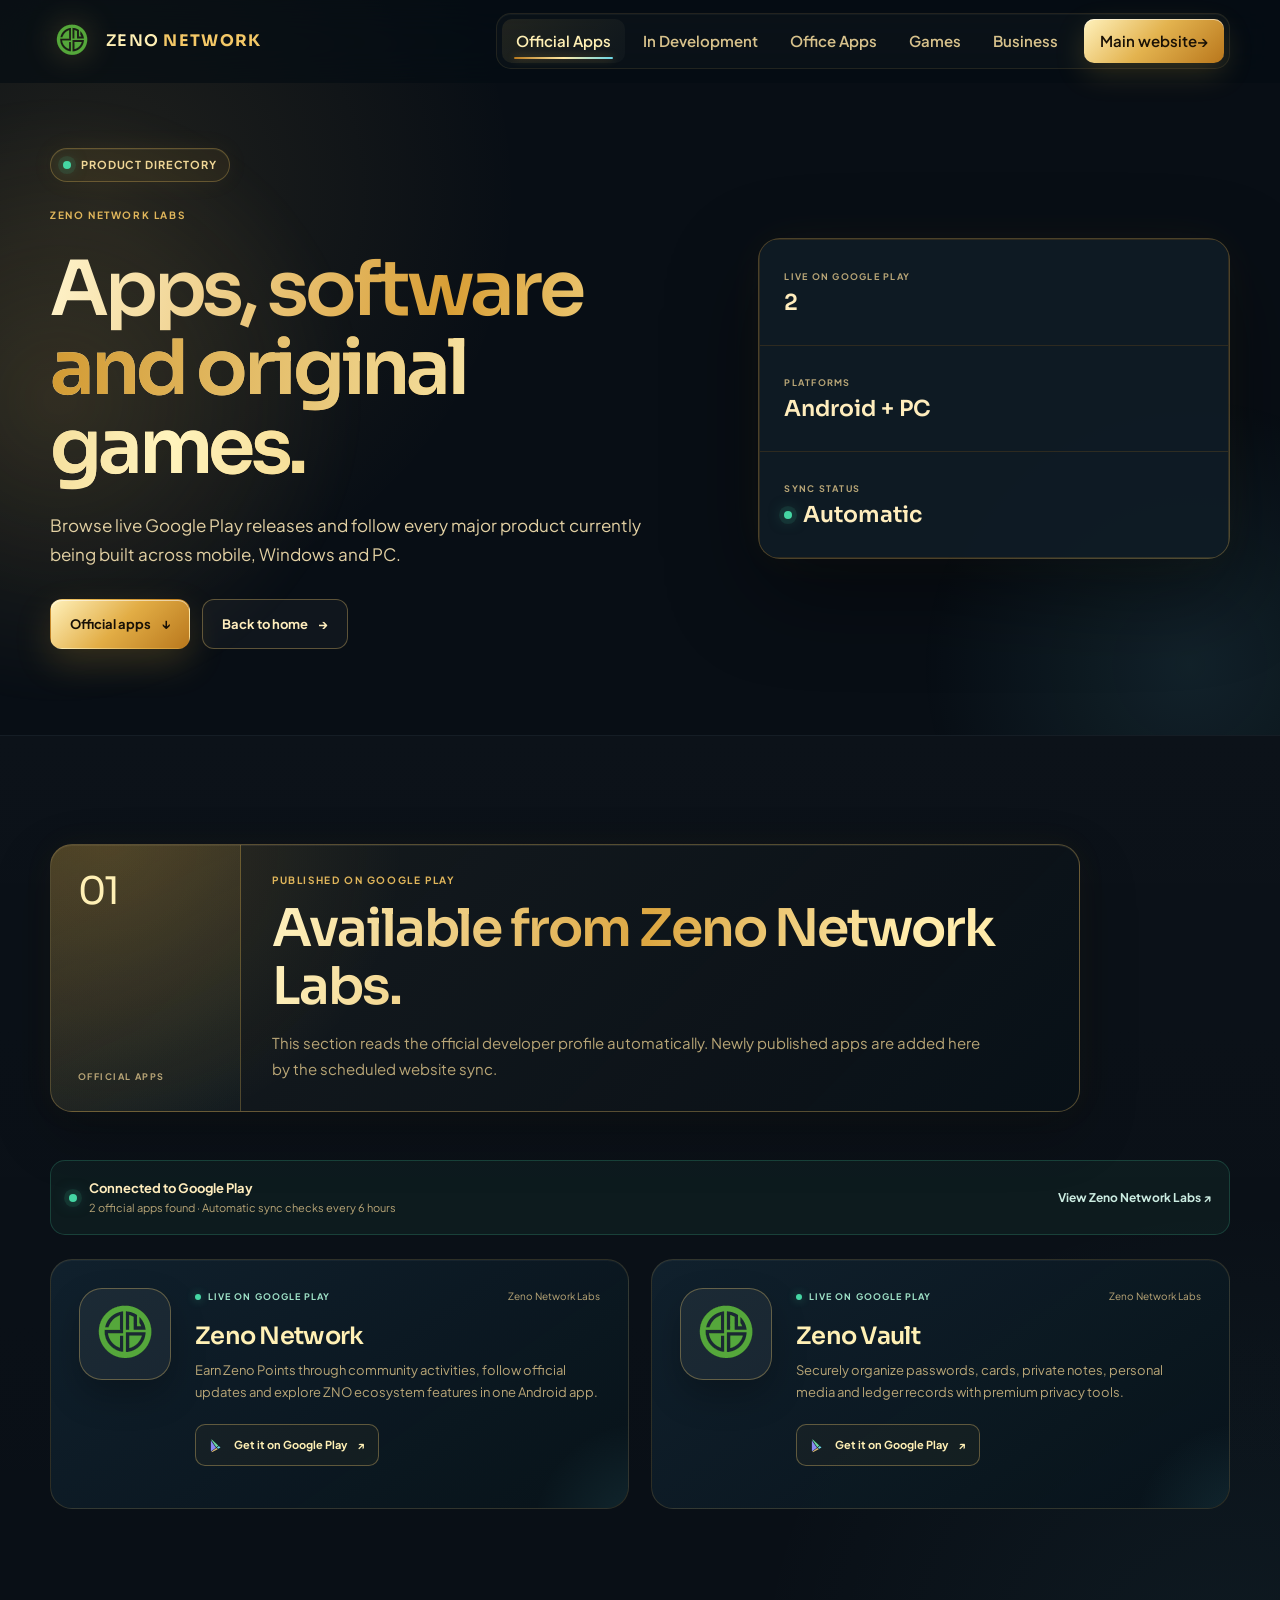
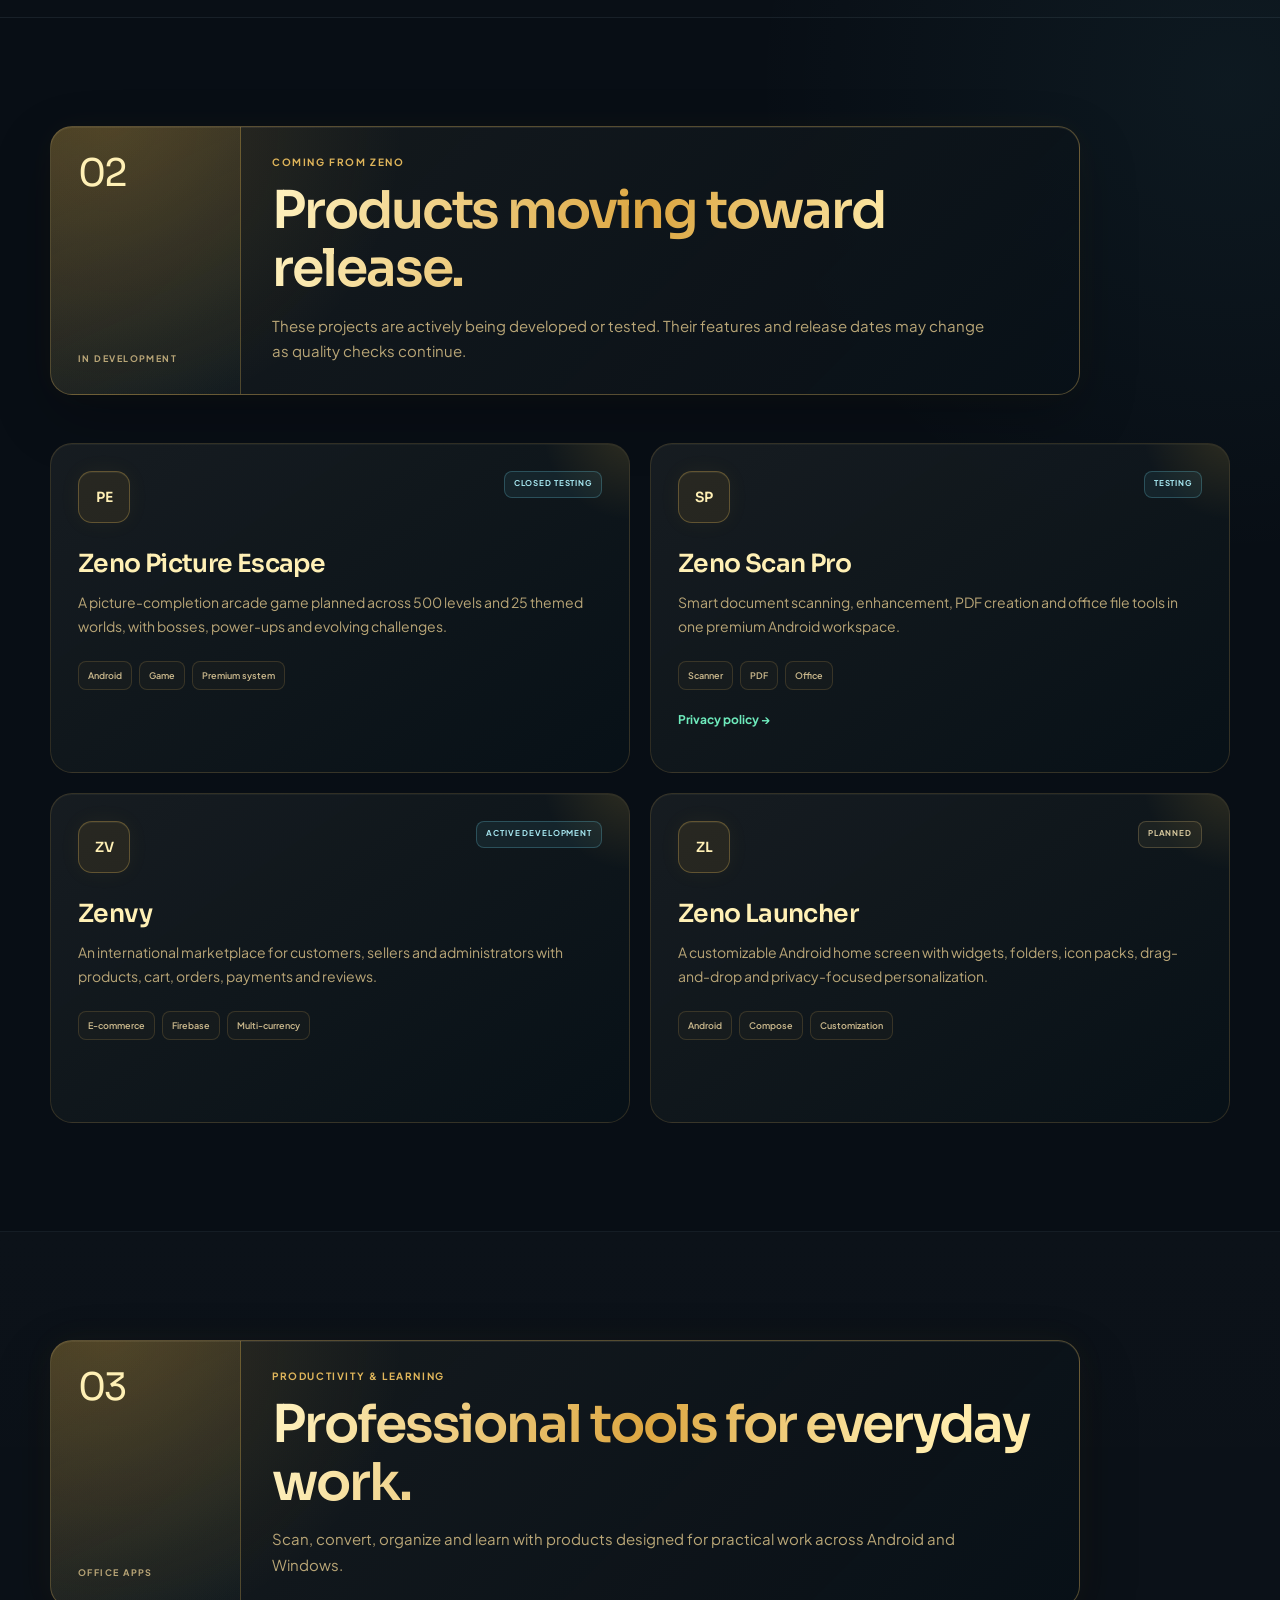
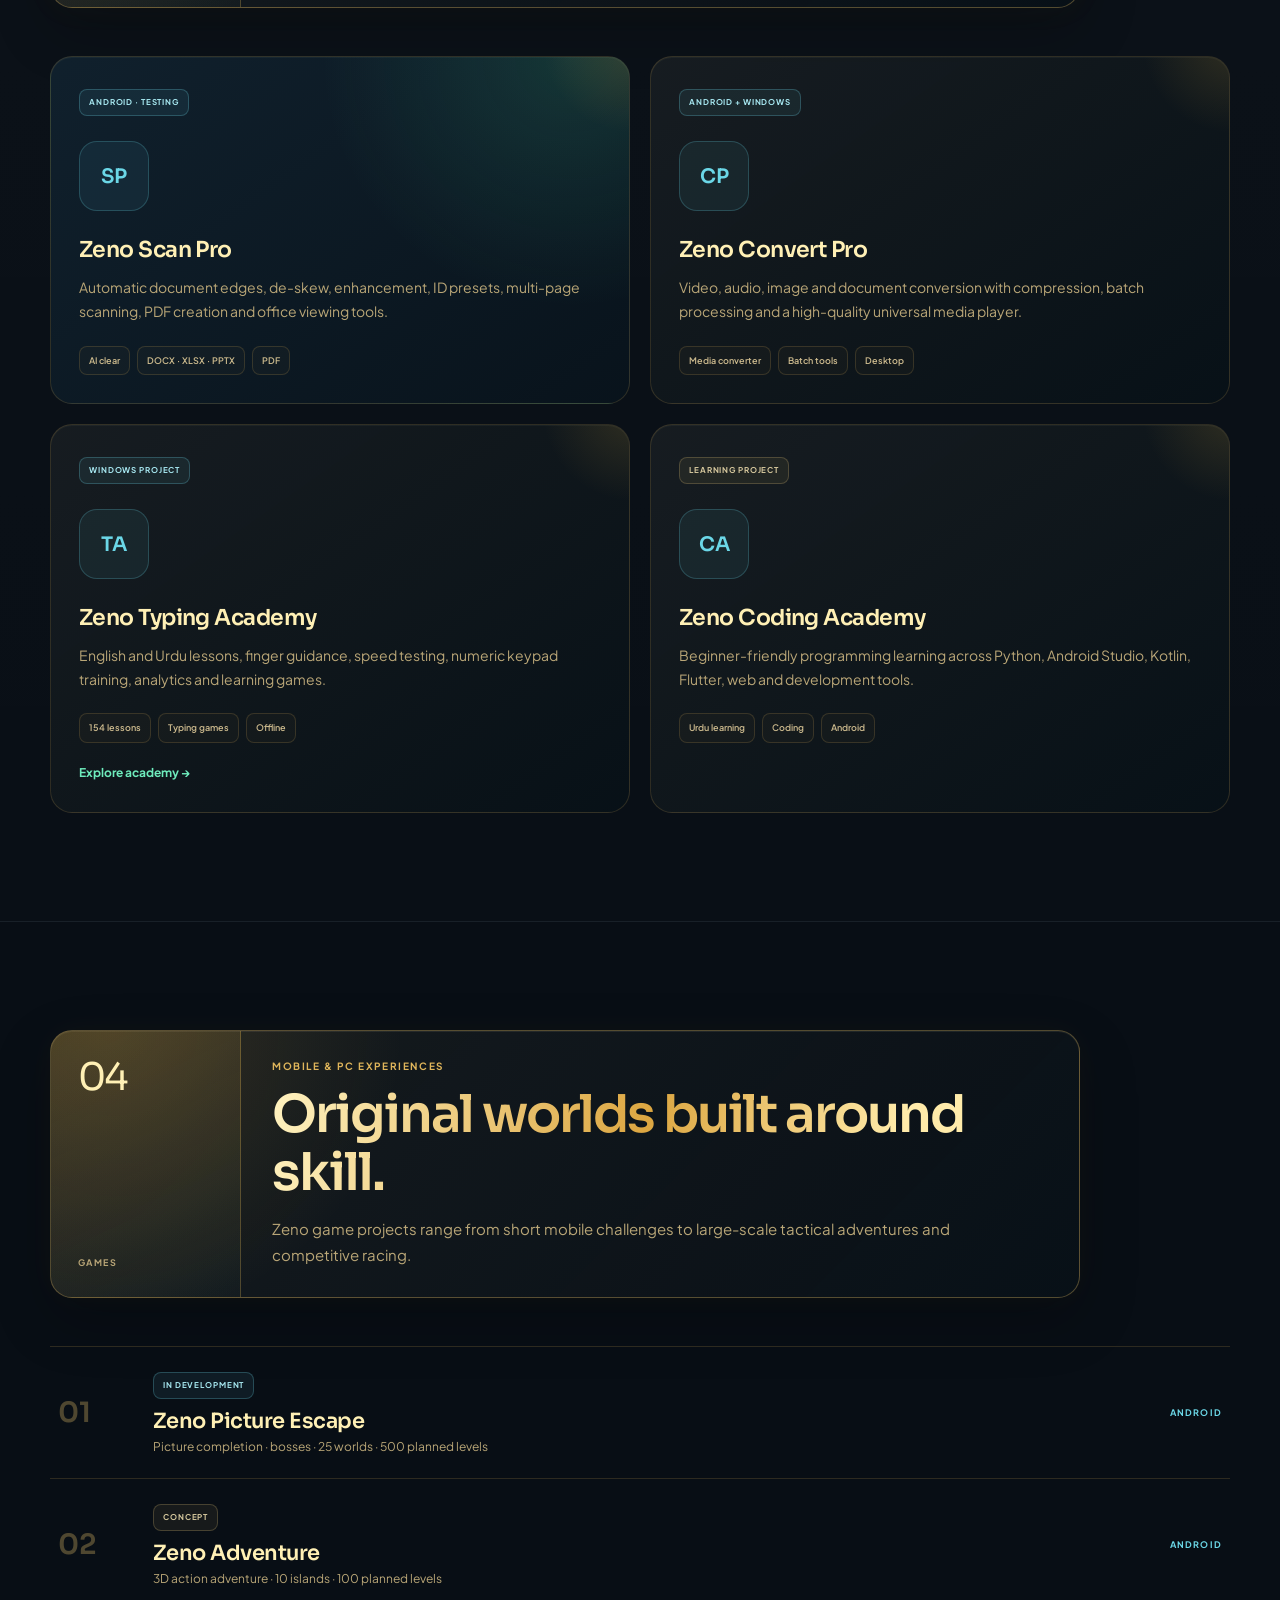
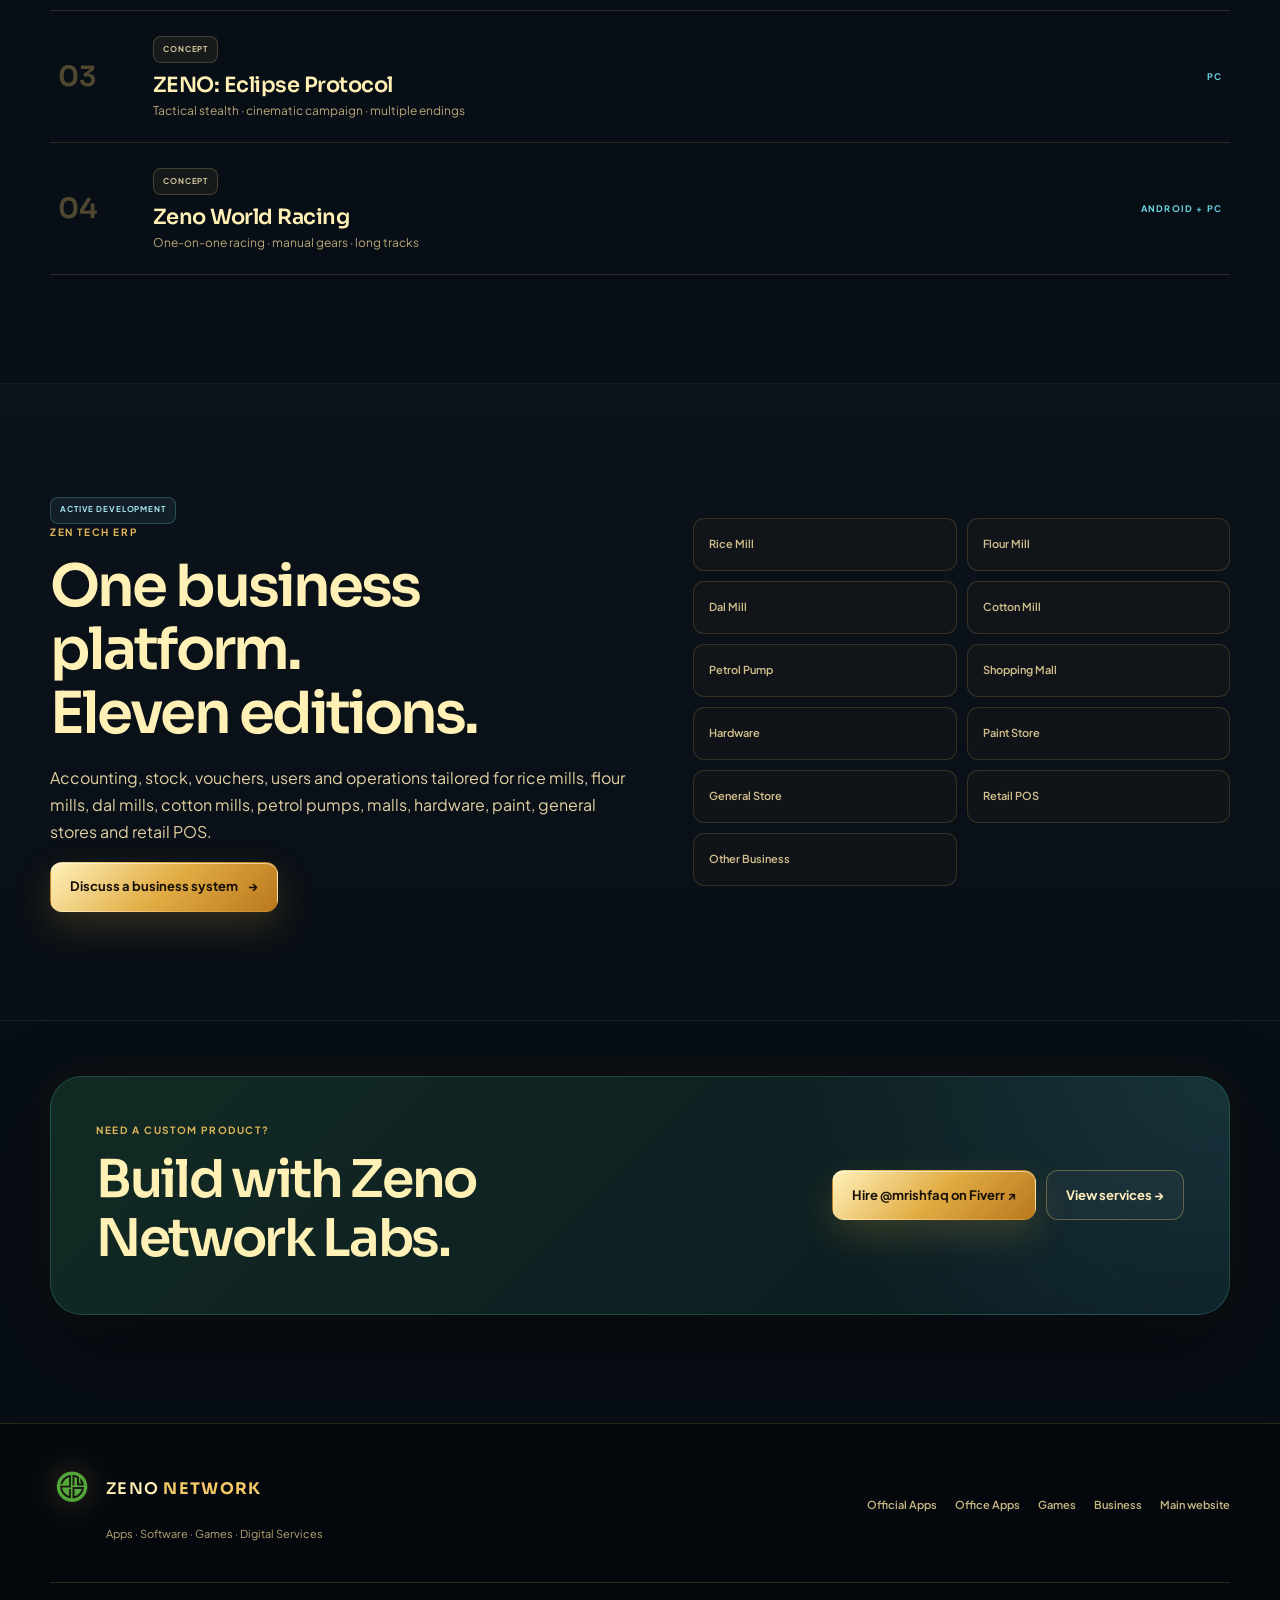
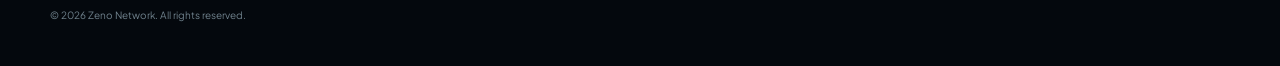
==== commit d975781d: "Unify hero content and banner, enlarge menu text and remove text shadows" ====
--- a/apps.html
+++ b/apps.html
@@ -12,7 +12,7 @@
   <link rel="preconnect" href="https://fonts.googleapis.com">
   <link rel="preconnect" href="https://fonts.gstatic.com" crossorigin>
   <link href="https://fonts.googleapis.com/css2?family=Plus+Jakarta+Sans:wght@400;500;600;700&family=Sora:wght@500;600;700&display=swap" rel="stylesheet">
-  <link rel="stylesheet" href="styles.css?v=20260921-gold">
+  <link rel="stylesheet" href="styles.css?v=20260921-unified">
   <script src="site.js?v=20260921-gold" defer></script>
 </head>
 <body class="apps-page">
--- a/styles.css
+++ b/styles.css
@@ -27,7 +27,7 @@
   --body: "Plus Jakarta Sans", "Segoe UI", sans-serif;
 }
 
-* { box-sizing: border-box; }
+*, *::before, *::after { box-sizing: border-box; text-shadow: none !important; }
 html { scroll-behavior: smooth; scroll-padding-top: 100px; }
 body {
   margin: 0;
@@ -62,10 +62,7 @@
 :focus-visible { outline: 3px solid var(--cyan); outline-offset: 4px; }
 ::selection { background: rgba(255, 219, 132, .88); color: #100c04; }
 
-h1, h2, h3 {
-  color: var(--gold-bright);
-  text-shadow: 0 0 22px rgba(242, 190, 79, .11), 0 2px 24px rgba(0, 0, 0, .34);
-}
+h1, h2, h3 { color: var(--gold-bright); }
 
 .shell { width: min(1180px, calc(100% - 48px)); margin-inline: auto; }
 .skip-link { position: fixed; left: 16px; top: -80px; z-index: 999; padding: 12px 18px; border-radius: 10px; color: #171006; background: linear-gradient(135deg, #fff1bd, #d89e35); font-weight: 700; text-decoration: none; }
@@ -84,14 +81,14 @@
 }
 .site-header.scrolled { background: rgba(5, 10, 15, .94); border-color: rgba(234,193,101,.2); box-shadow: 0 18px 55px rgba(0,0,0,.32), 0 1px rgba(255,228,161,.04); }
 .nav-shell { min-height: 82px; display: flex; align-items: center; justify-content: space-between; gap: 24px; }
-.brand { display: inline-flex; align-items: center; gap: 12px; color: var(--gold-bright); text-decoration: none; font-family: var(--heading); font-size: 15px; font-weight: 600; letter-spacing: .08em; white-space: nowrap; text-shadow: 0 0 18px rgba(236,187,74,.18); }
+.brand { display: inline-flex; align-items: center; gap: 12px; color: var(--gold-bright); text-decoration: none; font-family: var(--heading); font-size: 16px; font-weight: 600; letter-spacing: .08em; white-space: nowrap; }
 .brand img { width: 44px; height: 44px; object-fit: contain; filter: drop-shadow(0 0 16px rgba(231,185,77,.4)); }
 .brand strong { color: #f4c867; font-weight: 700; }
 .primary-nav { display: flex; align-items: center; justify-content: flex-end; gap: 4px; padding: 5px; border: 1px solid rgba(231,190,101,.11); border-radius: 15px; background: rgba(255,237,189,.025); box-shadow: inset 0 1px rgba(255,244,211,.035); counter-reset: zeno-menu; }
 .primary-nav::before { display: none; }
-.primary-nav > a { position: relative; min-height: 42px; display: inline-flex; align-items: center; padding: 0 12px; border-radius: 10px; color: var(--gold-soft); font-size: 13px; font-weight: 600; text-decoration: none; transition: color .25s ease, background .25s ease, transform .25s ease, border-color .25s ease, box-shadow .25s ease; }
+.primary-nav > a { position: relative; min-height: 44px; display: inline-flex; align-items: center; padding: 0 14px; border-radius: 10px; color: var(--gold-soft); font-size: 15px; font-weight: 600; text-decoration: none; transition: color .25s ease, background .25s ease, transform .25s ease, border-color .25s ease, box-shadow .25s ease; }
 .primary-nav > a:not(.nav-cta) { counter-increment: zeno-menu; }
-.primary-nav > a:hover, .primary-nav > a.active { color: var(--gold-bright); background: linear-gradient(135deg, rgba(237,193,94,.1), rgba(255,255,255,.025)); text-shadow: 0 0 16px rgba(255,213,112,.2); }
+.primary-nav > a:hover, .primary-nav > a.active { color: var(--gold-bright); background: linear-gradient(135deg, rgba(237,193,94,.1), rgba(255,255,255,.025)); }
 .primary-nav > a:not(.nav-cta)::after { content: ""; position: absolute; left: 12px; right: 12px; bottom: 4px; height: 2px; border-radius: 2px; background: linear-gradient(90deg, #b8791e, #ffeaa5, #6bd7e7); box-shadow: 0 0 9px rgba(239,191,82,.42); transform: scaleX(0); transform-origin: left; transition: transform .25s ease; }
 .primary-nav > a:hover::after, .primary-nav > a.active::after { transform: scaleX(1); }
 .primary-nav .nav-cta { margin-left: 8px; padding-inline: 16px; color: #191106; background: linear-gradient(135deg, #fff2bd 0%, #e3b34f 48%, #b9771c 100%); box-shadow: 0 10px 30px rgba(222,169,60,.2), inset 0 1px rgba(255,255,255,.55); text-shadow: none; }
@@ -103,14 +100,16 @@
 .menu-button[aria-expanded="true"] span:nth-child(2) { opacity: 0; }
 .menu-button[aria-expanded="true"] span:nth-child(3) { transform: translateY(-7px) rotate(-45deg); }
 
-.hero { position: relative; min-height: 830px; display: grid; align-items: center; padding: 152px 0 92px; overflow: hidden; }
+.hero { position: relative; min-height: 790px; display: grid; align-items: center; padding: 132px 0 72px; overflow: hidden; }
 .hero-ambient, .page-hero-ambient { position: absolute; inset: 0; pointer-events: none; overflow: hidden; }
 .hero-ambient::before, .page-hero-ambient::before { content: ""; position: absolute; width: 640px; height: 640px; left: -260px; top: 80px; border-radius: 50%; background: radial-gradient(circle, rgba(224,182,91,.15), transparent 67%); filter: blur(8px); }
 .hero-ambient::after, .page-hero-ambient::after { content: ""; position: absolute; width: 560px; height: 560px; right: -190px; bottom: -210px; border-radius: 50%; background: radial-gradient(circle, rgba(107,215,231,.1), transparent 68%); }
-.hero-grid { position: relative; display: grid; grid-template-columns: minmax(0,.86fr) minmax(0,1.14fr); align-items: center; gap: clamp(38px, 5vw, 68px); }
+.hero-grid { position: relative; min-height: 650px; display: grid; grid-template-columns: minmax(0,.95fr) minmax(0,1.05fr); align-items: center; padding: clamp(42px, 4.5vw, 58px); border: 1px solid rgba(242,199,98,.38); border-radius: 32px; background: #050b11; box-shadow: 0 38px 100px rgba(0,0,0,.46), inset 0 1px rgba(255,240,196,.11); overflow: hidden; isolation: isolate; }
+.hero-copy { position: relative; z-index: 4; max-width: 555px; }
 .status-pill { width: fit-content; display: inline-flex; align-items: center; gap: 10px; min-height: 34px; padding: 6px 12px; border: 1px solid rgba(232,189,93,.3); border-radius: 999px; color: #f0d797; background: rgba(221,170,62,.075); font-size: 11px; font-weight: 700; letter-spacing: .08em; text-transform: uppercase; box-shadow: inset 0 1px rgba(255,242,202,.05), 0 0 24px rgba(223,174,66,.06); }
 .status-pill > span, .signal-dot { width: 8px; height: 8px; flex: 0 0 8px; border-radius: 50%; background: var(--emerald); box-shadow: 0 0 0 5px rgba(69,214,163,.1), 0 0 15px rgba(69,214,163,.5); animation: signalPulse 2.4s ease-in-out infinite; }
-.hero h1, .page-hero h1 { margin: 26px 0 24px; font-family: var(--heading); font-size: clamp(50px, 5.5vw, 78px); line-height: 1.04; letter-spacing: -.055em; font-weight: 600; color: var(--gold-bright); background: linear-gradient(105deg, #fff4cc 0%, #d89e35 28%, #fff0b0 49%, #c98c28 72%, #ffe9a0 100%); background-size: 220% auto; background-clip: text; -webkit-background-clip: text; -webkit-text-fill-color: transparent; filter: drop-shadow(0 0 18px rgba(233,181,63,.14)); animation: goldShimmer 8s linear infinite; }
+.hero h1, .page-hero h1 { margin: 26px 0 24px; font-family: var(--heading); font-size: clamp(50px, 5.5vw, 78px); line-height: 1.04; letter-spacing: -.055em; font-weight: 600; color: var(--gold-bright); background: linear-gradient(105deg, #fff4cc 0%, #d89e35 28%, #fff0b0 49%, #c98c28 72%, #ffe9a0 100%); background-size: 220% auto; background-clip: text; -webkit-background-clip: text; -webkit-text-fill-color: transparent; animation: goldShimmer 8s linear infinite; }
+.hero h1 { max-width: 555px; font-size: clamp(46px, 4.8vw, 68px); }
 .hero h1 em, .page-hero h1 em { font-style: normal; color: var(--gold-bright); background: linear-gradient(95deg, #d29a32, #fff3bd 42%, #e5b64f 72%, #73dec9); background-size: 190% auto; background-clip: text; -webkit-background-clip: text; -webkit-text-fill-color: transparent; }
 .hero-lead { max-width: 650px; margin: 0; color: var(--ink-soft); font-size: clamp(17px, 1.7vw, 20px); line-height: 1.75; }
 .hero-actions { display: flex; flex-wrap: wrap; gap: 12px; margin-top: 30px; }
@@ -121,34 +120,34 @@
 .button-primary:hover { color: #110b03; background: linear-gradient(135deg, #fff8dc, #efc76d 52%, #c98b28); box-shadow: 0 18px 42px rgba(230,179,68,.31); }
 .button-secondary { color: var(--ink); border-color: var(--line-strong); background: rgba(255,255,255,.035); }
 .button-secondary:hover { border-color: rgba(246,205,108,.52); background: rgba(225,176,67,.08); box-shadow: 0 0 24px rgba(224,173,61,.08); }
-.hero-proof { display: grid; grid-template-columns: repeat(3, 1fr); gap: 14px; margin-top: 42px; }
+.hero-proof { max-width: 520px; display: grid; grid-template-columns: repeat(3, 1fr); gap: 14px; margin-top: 38px; }
 .hero-proof > div { padding: 16px 16px 15px; border-left: 2px solid rgba(231,185,80,.5); background: linear-gradient(90deg, rgba(229,179,69,.07), transparent); }
-.hero-proof strong { display: block; color: var(--gold-bright); font-family: var(--heading); font-size: 17px; line-height: 1.25; text-shadow: 0 0 15px rgba(231,180,66,.14); }
+.hero-proof strong { display: block; color: var(--gold-bright); font-family: var(--heading); font-size: 17px; line-height: 1.25; }
 .hero-proof span { display: block; margin-top: 5px; color: var(--muted); font-size: 11px; }
-.hero-media { position: relative; min-height: 470px; display: grid; place-items: center; isolation: isolate; }
-.hero-image-frame { position: relative; width: min(100%, 690px); aspect-ratio: 16 / 9; padding: 7px; border: 1px solid rgba(245,204,109,.42); border-radius: 28px; background: linear-gradient(145deg, rgba(255,239,191,.15), rgba(126,85,21,.03)); box-shadow: 0 38px 90px rgba(0,0,0,.48), 0 0 58px rgba(224,173,61,.11), inset 0 1px rgba(255,244,213,.25); overflow: hidden; animation: heroFrameFloat 7s ease-in-out infinite; }
+.hero-media { position: absolute; inset: 0; z-index: 0; min-height: 0; display: block; isolation: isolate; }
+.hero-image-frame { position: absolute; inset: 0; width: 100%; height: 100%; padding: 0; border: 0; border-radius: 0; background: #050b11; box-shadow: none; overflow: hidden; animation: none; }
 .hero-image-frame::before { content: ""; position: absolute; z-index: 2; top: -35%; bottom: -35%; left: -45%; width: 24%; background: linear-gradient(90deg, transparent, rgba(255,232,166,.26), transparent); filter: blur(8px); transform: skewX(-16deg); animation: bannerSweep 7.5s ease-in-out infinite; pointer-events: none; }
-.hero-image-frame::after { content: ""; position: absolute; z-index: 1; inset: 7px; border-radius: 20px; background: linear-gradient(105deg, rgba(2,7,11,.14), transparent 38%, rgba(234,184,70,.1)), linear-gradient(to top, rgba(0,0,0,.2), transparent 45%); box-shadow: inset 0 0 36px rgba(0,0,0,.22); pointer-events: none; }
-.hero-image-frame img { width: 100%; height: 100%; border-radius: 20px; object-fit: cover; object-position: center; transform: scale(1.012); animation: heroCinematic 15s ease-in-out infinite alternate; }
+.hero-image-frame::after { content: ""; position: absolute; z-index: 1; inset: 0; border-radius: 0; background: linear-gradient(90deg, rgba(4,10,15,.99) 0%, rgba(4,10,15,.95) 28%, rgba(4,10,15,.72) 48%, rgba(4,10,15,.2) 72%, rgba(4,10,15,.08) 100%), linear-gradient(to top, rgba(0,0,0,.36), transparent 48%); box-shadow: inset 0 0 60px rgba(0,0,0,.2); pointer-events: none; }
+.hero-image-frame img { width: 100%; height: 100%; border-radius: 0; object-fit: cover; object-position: center; transform: scale(1.012); animation: heroCinematic 15s ease-in-out infinite alternate; }
 .media-card { position: absolute; z-index: 3; display: flex; align-items: center; gap: 13px; min-width: 225px; padding: 15px 17px; border: 1px solid rgba(241,200,104,.32); border-radius: 16px; background: linear-gradient(145deg, rgba(19,24,28,.92), rgba(8,15,21,.88)); box-shadow: var(--shadow-sm), 0 0 28px rgba(225,174,66,.08); backdrop-filter: blur(18px) saturate(130%); }
 .media-card small { display: block; color: var(--muted); font-size: 9px; font-weight: 700; letter-spacing: .12em; }
 .media-card strong { display: block; margin-top: 3px; font-family: var(--heading); font-size: 13px; }
-.media-card-top { left: -22px; top: 54px; }
-.media-card-bottom { right: -18px; bottom: 54px; }
+.media-card-top { left: auto; right: 28px; top: 28px; }
+.media-card-bottom { right: 28px; bottom: 28px; }
 
 .trust-strip { border-block: 1px solid var(--line); background: rgba(255,255,255,.018); }
-.trust-grid { min-height: 82px; display: flex; align-items: center; justify-content: space-between; gap: 18px; color: #d8c38f; font-size: 10px; font-weight: 700; letter-spacing: .14em; text-shadow: 0 0 14px rgba(230,180,67,.11); }
+.trust-grid { min-height: 82px; display: flex; align-items: center; justify-content: space-between; gap: 18px; color: #d8c38f; font-size: 10px; font-weight: 700; letter-spacing: .14em; }
 .trust-grid i { width: 5px; height: 5px; flex: 0 0 5px; border-radius: 50%; background: var(--gold); box-shadow: 0 0 12px rgba(215,183,115,.4); }
 
 .section { position: relative; padding: 108px 0; }
 .section-tinted { border-block: 1px solid rgba(175,207,221,.07); background: linear-gradient(180deg, rgba(255,255,255,.018), rgba(255,255,255,.006)); }
 .section-heading { display: grid; grid-template-columns: 190px 1fr; max-width: 1030px; margin-bottom: 48px; border: 1px solid rgba(238,196,99,.32); border-radius: var(--radius); background: radial-gradient(circle at 6% 0%, rgba(229,179,67,.14), transparent 29%), linear-gradient(135deg, rgba(24,28,31,.94), rgba(8,17,24,.84)); box-shadow: inset 0 1px rgba(255,241,200,.08), 0 22px 58px rgba(0,0,0,.24), 0 0 34px rgba(224,174,62,.045); overflow: hidden; }
 .heading-index { min-height: 100%; display: flex; flex-direction: column; align-items: flex-start; justify-content: space-between; padding: 27px; border-right: 1px solid rgba(235,190,88,.24); background: linear-gradient(155deg, rgba(223,172,59,.18), rgba(107,215,231,.025)); }
-.heading-index span { font-family: var(--heading); font-size: 38px; color: var(--gold-bright); line-height: 1; letter-spacing: -.04em; text-shadow: 0 0 20px rgba(239,191,78,.24); }
+.heading-index span { font-family: var(--heading); font-size: 38px; color: var(--gold-bright); line-height: 1; letter-spacing: -.04em; }
 .heading-index small { color: var(--muted); font-size: 9px; font-weight: 700; letter-spacing: .16em; }
 .section-heading > div:last-child { padding: 27px 31px 30px; }
 .overline { margin: 0 0 11px; color: var(--gold); font-size: 10px; font-weight: 700; letter-spacing: .16em; text-transform: uppercase; }
-.section-heading h2 { width: fit-content; margin: 0 0 14px; font-family: var(--heading); font-size: clamp(30px, 4.3vw, 52px); line-height: 1.12; letter-spacing: -.04em; font-weight: 600; color: var(--gold-bright); background: linear-gradient(100deg, #fff2bf, #dca641 48%, #ffebaa 80%); background-clip: text; -webkit-background-clip: text; -webkit-text-fill-color: transparent; filter: drop-shadow(0 0 13px rgba(232,181,66,.1)); }
+.section-heading h2 { width: fit-content; margin: 0 0 14px; font-family: var(--heading); font-size: clamp(30px, 4.3vw, 52px); line-height: 1.12; letter-spacing: -.04em; font-weight: 600; color: var(--gold-bright); background: linear-gradient(100deg, #fff2bf, #dca641 48%, #ffebaa 80%); background-clip: text; -webkit-background-clip: text; -webkit-text-fill-color: transparent; }
 .section-heading p:last-child { max-width: 720px; margin: 0; color: var(--muted); font-size: 15px; }
 
 .feature-grid { display: grid; grid-template-columns: repeat(3, 1fr); gap: 20px; }
@@ -255,7 +254,7 @@
 .service-card { min-height: 220px; padding: 24px; }
 .service-card > span { color: var(--gold); font: 600 11px var(--heading); }
 .fiverr-panel { display: flex; flex-direction: column; align-items: flex-start; justify-content: center; padding: 32px; border: 1px solid rgba(69,214,163,.22); border-radius: var(--radius); background: radial-gradient(circle at 100% 0%,rgba(69,214,163,.16),transparent 38%),linear-gradient(145deg,#122820,#09181c); box-shadow: var(--shadow-sm); }
-.fiverr-wordmark { margin-bottom: 35px; color: var(--gold-bright); font: 700 32px Arial,sans-serif; letter-spacing: -.06em; text-shadow: 0 0 18px rgba(230,181,67,.13); }
+.fiverr-wordmark { margin-bottom: 35px; color: var(--gold-bright); font: 700 32px Arial,sans-serif; letter-spacing: -.06em; }
 .fiverr-wordmark span { color: #1dbf73; }
 .fiverr-panel h3 { margin: 4px 0 0; font: 600 31px var(--heading); letter-spacing: -.04em; }
 .fiverr-panel > p:not(.overline) { margin: 2px 0 28px; color: var(--muted); }
@@ -341,17 +340,17 @@
   .primary-nav { position: absolute; z-index: 3; left: 24px; right: 24px; top: 88px; display: none; flex-direction: column; align-items: stretch; gap: 7px; max-height: calc(100dvh - 112px); padding: 15px; border: 1px solid rgba(242,199,98,.42); border-radius: 22px; background: radial-gradient(circle at 95% 0%, rgba(224,172,58,.16), transparent 33%), linear-gradient(145deg, rgba(20,25,29,.97), rgba(5,12,18,.97)); box-shadow: 0 35px 90px rgba(0,0,0,.6), 0 0 55px rgba(224,172,59,.1), inset 0 1px rgba(255,238,190,.1); backdrop-filter: blur(26px) saturate(135%); overflow-y: auto; overscroll-behavior: contain; }
   .primary-nav::before { content: "ZENO NETWORK  ·  NAVIGATION"; display: block; padding: 3px 9px 9px; color: #b99b5a; font-size: 9px; font-weight: 700; letter-spacing: .17em; }
   .primary-nav.open { display: flex; transform-origin: top right; animation: menuIn .32s cubic-bezier(.22,1,.36,1) both; }
-  .primary-nav > a { min-height: 52px; justify-content: flex-start; gap: 12px; padding: 10px 13px; border: 1px solid transparent; font-size: 14px; background: rgba(255,239,197,.018); }
+  .primary-nav > a { min-height: 54px; justify-content: flex-start; gap: 13px; padding: 10px 14px; border: 1px solid transparent; font-size: 16px; background: rgba(255,239,197,.018); }
   .primary-nav > a:not(.nav-cta)::before { content: "0" counter(zeno-menu); width: 28px; height: 28px; display: grid; place-items: center; flex: 0 0 28px; border: 1px solid rgba(237,194,97,.2); border-radius: 8px; color: #d4ae5a; background: rgba(224,172,59,.06); font: 600 9px var(--heading); letter-spacing: 0; }
   .primary-nav > a:hover, .primary-nav > a.active { border-color: rgba(240,198,101,.23); background: linear-gradient(90deg, rgba(224,172,59,.11), rgba(255,255,255,.018)); }
   .primary-nav > a:not(.nav-cta)::after { left: 54px; right: 13px; bottom: 5px; }
   .primary-nav .nav-cta { min-height: 52px; justify-content: center; margin: 4px 0 0; }
   body.nav-open { overflow: hidden; }
   body.nav-open::after { content: ""; position: fixed; inset: 0; z-index: 80; background: rgba(1,5,8,.68); backdrop-filter: blur(4px); }
-  .hero-grid { grid-template-columns: minmax(0,.9fr) minmax(0,1.1fr); gap: 34px; }
-  .hero-media { min-height: 450px; }
-  .media-card-top { left: -8px; }
-  .media-card-bottom { right: -8px; }
+  .hero-grid { min-height: 620px; grid-template-columns: minmax(0,.95fr) minmax(0,1.05fr); padding: 48px; }
+  .hero-media { min-height: 0; }
+  .media-card-top { left: auto; right: 20px; }
+  .media-card-bottom { right: 20px; }
   .roadmap-grid { grid-template-columns: repeat(2,1fr); }
   .services-layout { grid-template-columns: 1fr; }
   .fiverr-panel { min-height: 340px; }
@@ -360,10 +359,15 @@
 
 @media (max-width: 860px) {
   .shell { width: min(100% - 34px, 720px); }
-  .hero { min-height: auto; padding: 132px 0 76px; }
+  .hero { min-height: auto; padding: 116px 0 64px; }
   .hero-grid, .page-hero-grid, .marketplace-grid, .token-grid, .business-grid, .contact-panel { grid-template-columns: 1fr; }
-  .hero-media { min-height: 420px; margin-top: 5px; }
-  .hero-image-frame { width: min(100%, 690px); max-height: none; }
+  .hero-grid { min-height: 820px; align-items: start; padding: 42px 34px 365px; }
+  .hero-copy { max-width: none; }
+  .hero-media { inset: auto 0 0; height: 350px; min-height: 0; margin: 0; border-top: 1px solid rgba(239,195,95,.2); }
+  .hero-image-frame { width: 100%; max-height: none; }
+  .hero-image-frame::after { background: linear-gradient(to bottom, rgba(4,10,15,.93) 0%, rgba(4,10,15,.36) 28%, rgba(4,10,15,.06) 60%), linear-gradient(to top, rgba(0,0,0,.32), transparent 48%); }
+  .media-card-top { right: 18px; top: 18px; }
+  .media-card-bottom { right: 18px; bottom: 18px; }
   .trust-grid { flex-wrap: wrap; justify-content: center; padding-block: 22px; }
   .section { padding: 82px 0; }
   .section-heading { grid-template-columns: 130px 1fr; }
@@ -382,20 +386,21 @@
 @media (max-width: 650px) {
   .shell { width: min(100% - 28px, 560px); }
   .nav-shell { min-height: 72px; }
-  .brand { font-size: 13px; gap: 9px; }
+  .brand { font-size: 14px; gap: 9px; }
   .brand img { width: 39px; height: 39px; }
   .primary-nav { left: 14px; right: 14px; top: 78px; max-height: calc(100dvh - 94px); border-radius: 18px; }
-  .hero { padding-top: 115px; }
+  .hero { padding-top: 98px; }
+  .hero-grid { min-height: auto; padding: 30px 20px 280px; border-radius: 24px; }
   .hero h1, .page-hero h1 { font-size: clamp(40px, 12vw, 58px); letter-spacing: -.055em; }
   .hero-lead, .page-hero p:not(.overline) { font-size: 16px; }
   .hero-actions .button { flex: 1 1 100%; }
   .hero-proof { grid-template-columns: 1fr; gap: 8px; margin-top: 30px; }
   .hero-proof > div { padding: 10px 14px; }
-  .hero-media { min-height: 310px; }
-  .hero-image-frame { border-radius: 22px; }
+  .hero-media { height: 270px; min-height: 0; }
+  .hero-image-frame { border-radius: 0; }
   .media-card { min-width: 188px; padding: 12px; }
-  .media-card-top { left: 0; top: 20px; }
-  .media-card-bottom { right: 0; bottom: 18px; }
+  .media-card-top { display: none; }
+  .media-card-bottom { right: 12px; bottom: 12px; }
   .trust-grid { display: grid; grid-template-columns: 1fr; text-align: center; }
   .trust-grid i { display: none; }
   .section { padding: 68px 0; }
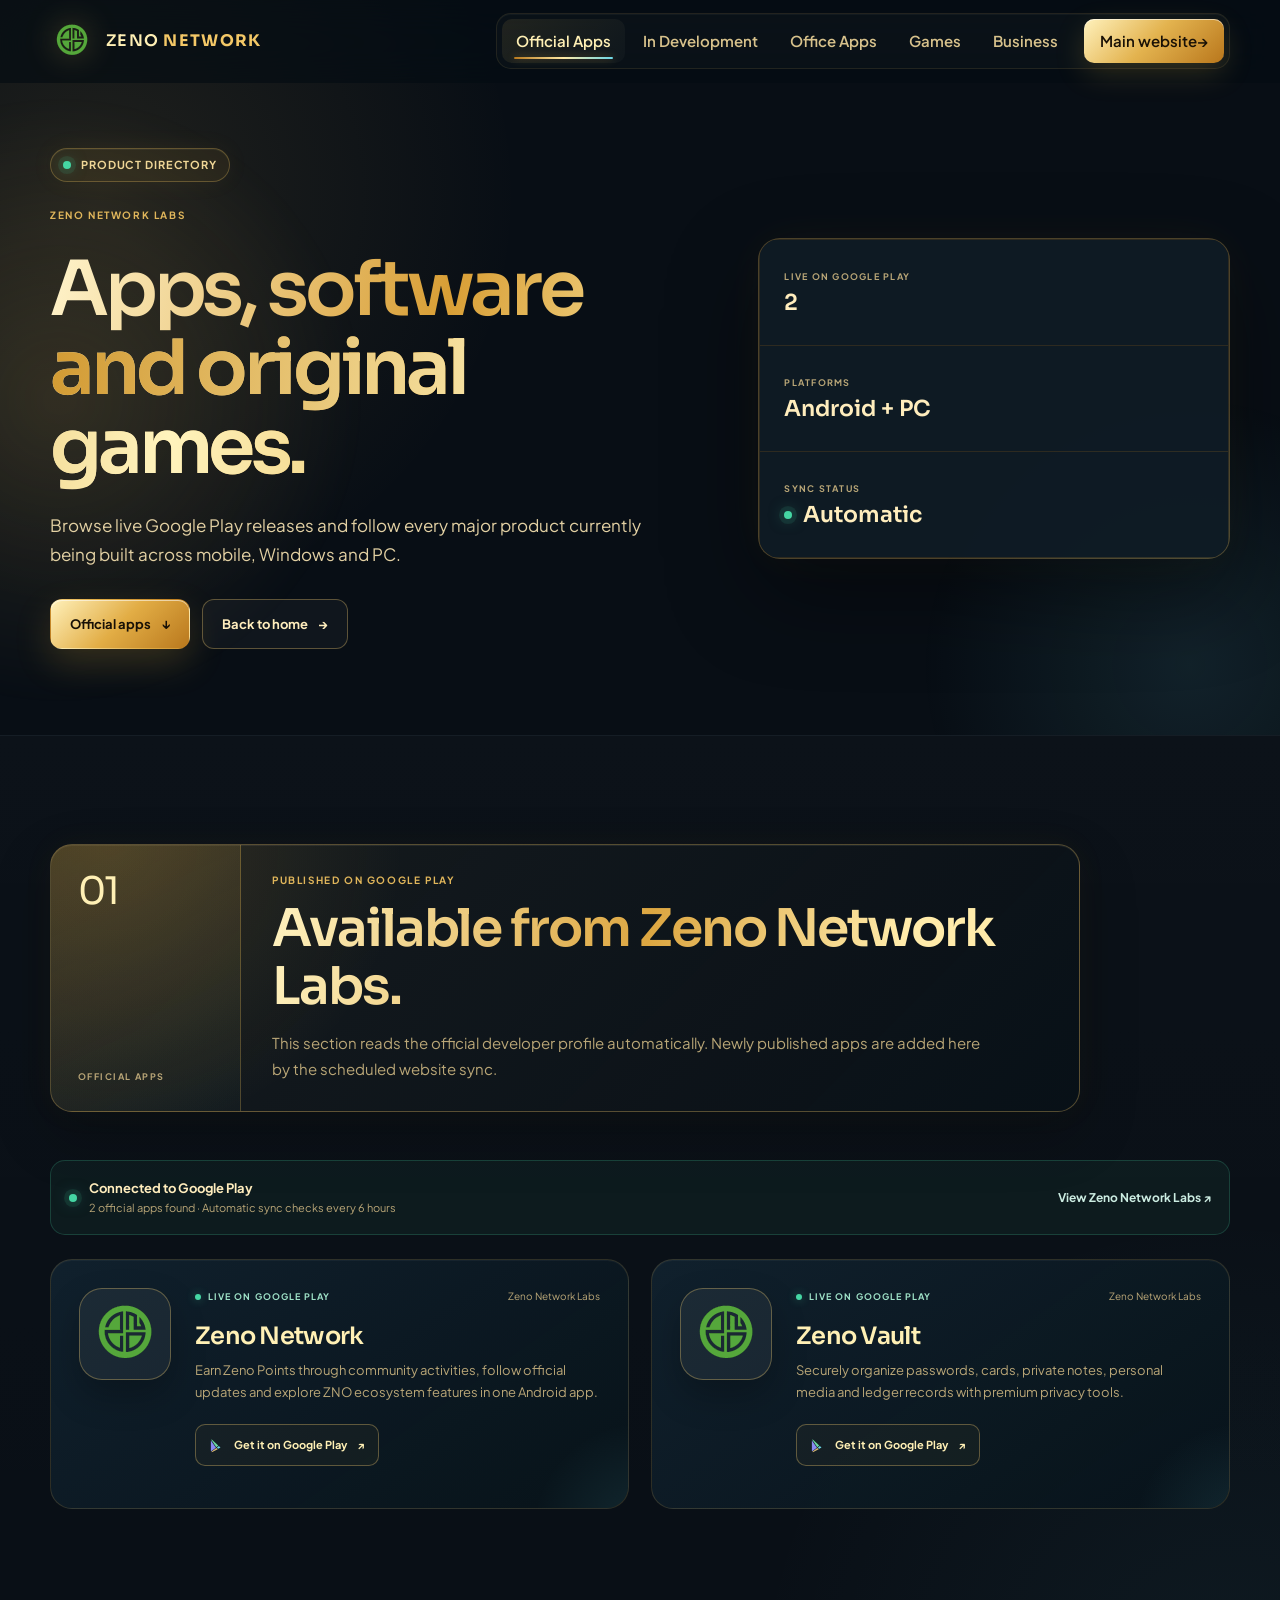
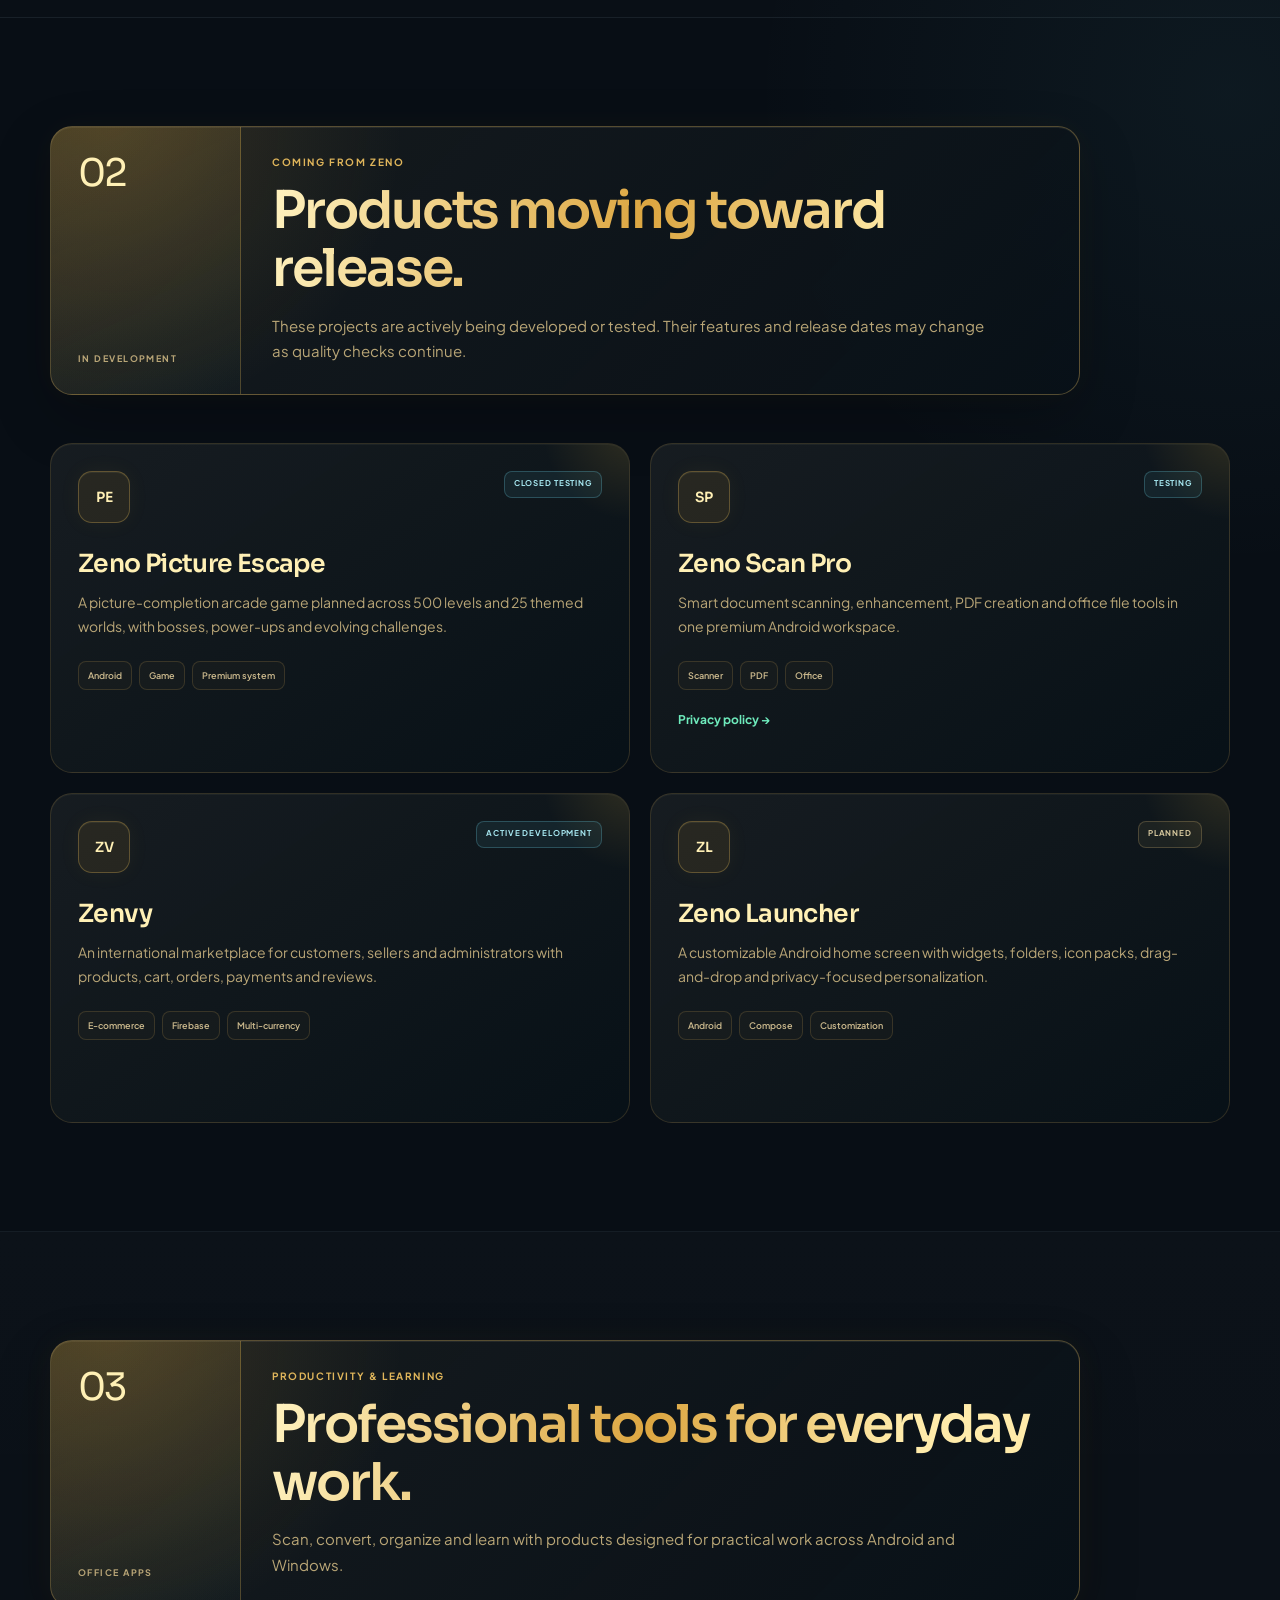
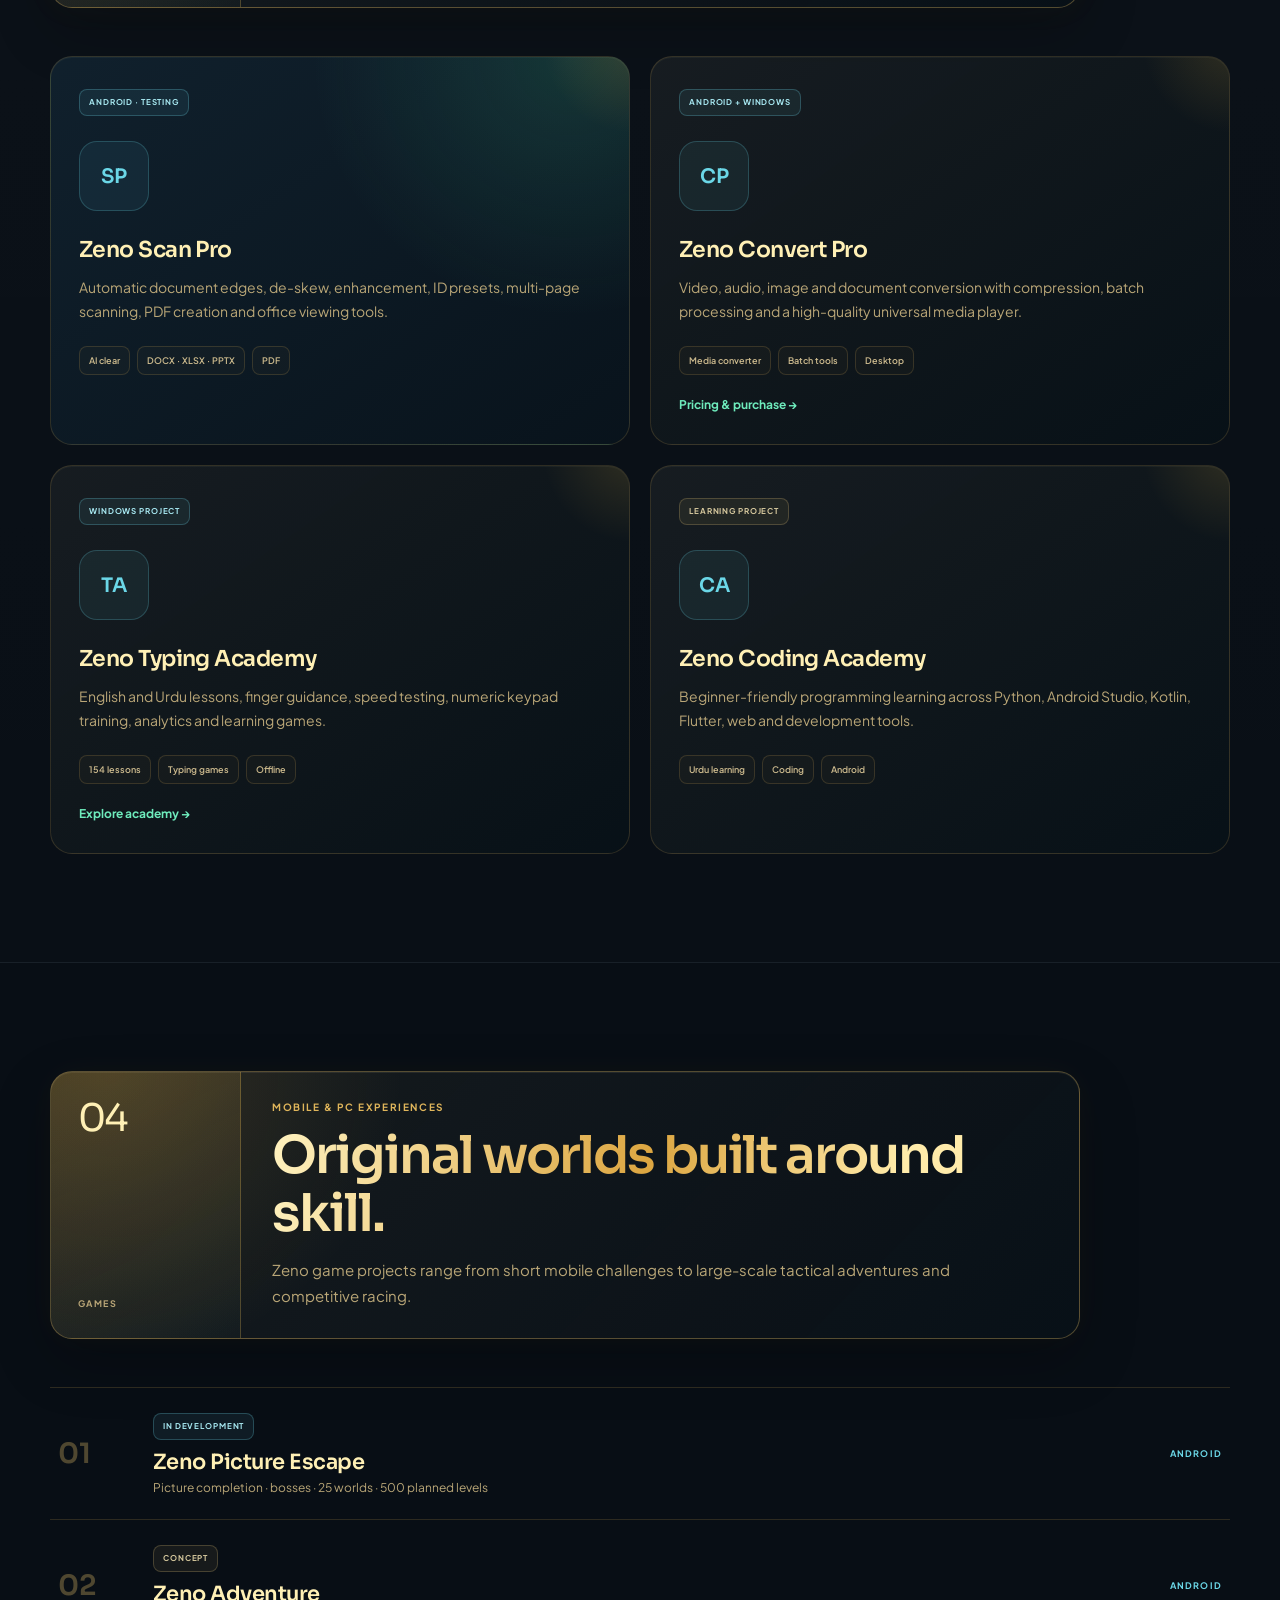
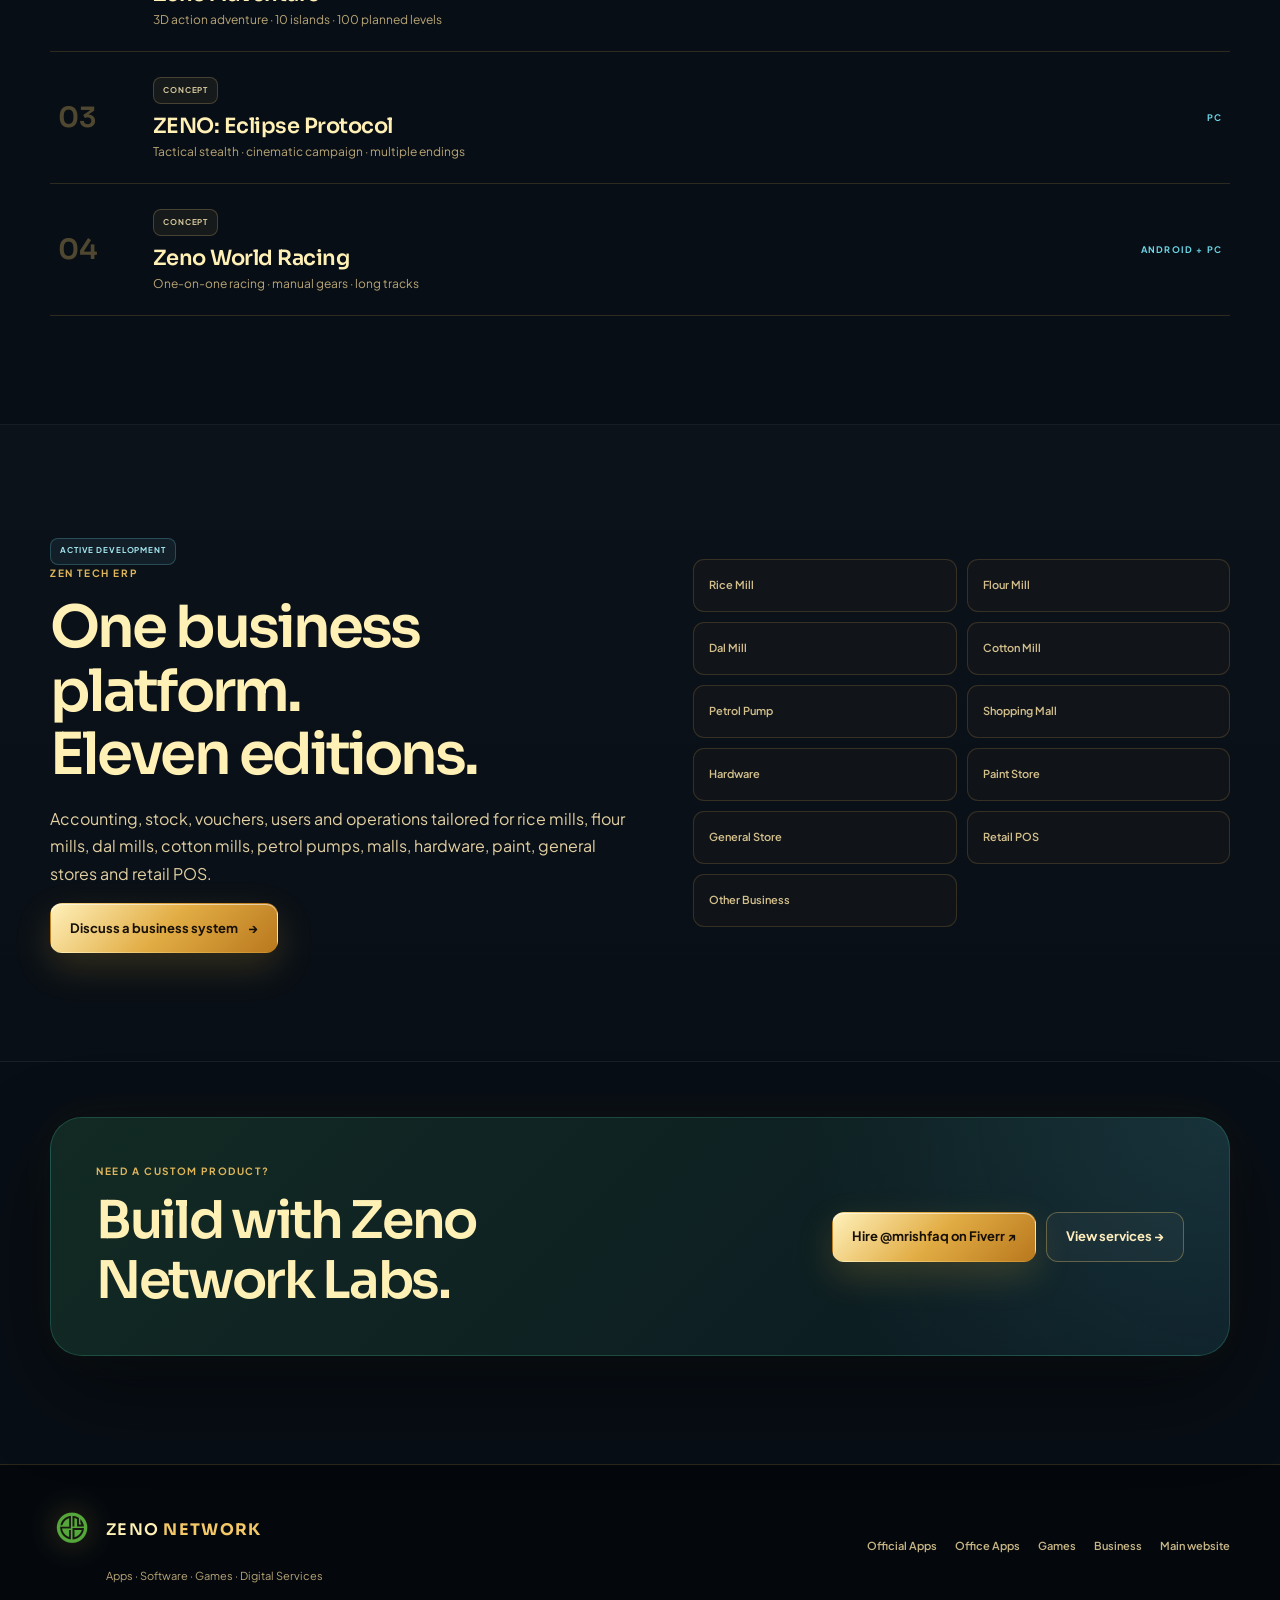
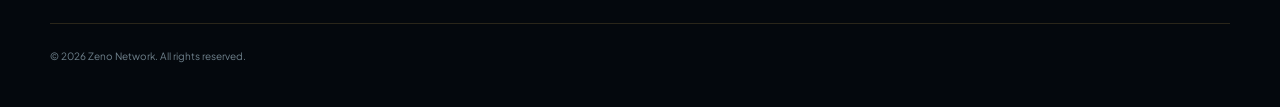
==== commit a18ac221: "Link Zeno Convert Pro pricing and purchase page" ====
--- a/apps.html
+++ b/apps.html
@@ -12,7 +12,7 @@
   <link rel="preconnect" href="https://fonts.googleapis.com">
   <link rel="preconnect" href="https://fonts.gstatic.com" crossorigin>
   <link href="https://fonts.googleapis.com/css2?family=Plus+Jakarta+Sans:wght@400;500;600;700&family=Sora:wght@500;600;700&display=swap" rel="stylesheet">
-  <link rel="stylesheet" href="styles.css?v=20260921-unified">
+  <link rel="stylesheet" href="styles.css?v=20260921-fullscreen">
   <script src="site.js?v=20260921-gold" defer></script>
 </head>
 <body class="apps-page">
@@ -90,7 +90,7 @@
         </div>
         <div class="showcase-grid">
           <article class="showcase-card featured reveal"><span class="status-chip status-build">ANDROID · TESTING</span><div class="showcase-monogram">SP</div><h3>Zeno Scan Pro</h3><p>Automatic document edges, de-skew, enhancement, ID presets, multi-page scanning, PDF creation and office viewing tools.</p><div class="tag-row"><span>AI clear</span><span>DOCX · XLSX · PPTX</span><span>PDF</span></div></article>
-          <article class="showcase-card reveal"><span class="status-chip status-build">ANDROID + WINDOWS</span><div class="showcase-monogram">CP</div><h3>Zeno Convert Pro</h3><p>Video, audio, image and document conversion with compression, batch processing and a high-quality universal media player.</p><div class="tag-row"><span>Media converter</span><span>Batch tools</span><span>Desktop</span></div></article>
+          <article class="showcase-card reveal"><span class="status-chip status-build">ANDROID + WINDOWS</span><div class="showcase-monogram">CP</div><h3>Zeno Convert Pro</h3><p>Video, audio, image and document conversion with compression, batch processing and a high-quality universal media player.</p><div class="tag-row"><span>Media converter</span><span>Batch tools</span><span>Desktop</span></div><a class="text-link" href="zeno-convert-pro.html">Pricing & purchase →</a></article>
           <article class="showcase-card reveal"><span class="status-chip status-build">WINDOWS PROJECT</span><div class="showcase-monogram">TA</div><h3>Zeno Typing Academy</h3><p>English and Urdu lessons, finger guidance, speed testing, numeric keypad training, analytics and learning games.</p><div class="tag-row"><span>154 lessons</span><span>Typing games</span><span>Offline</span></div><a class="text-link" href="typing-academy.html">Explore academy →</a></article>
           <article class="showcase-card reveal"><span class="status-chip status-concept">LEARNING PROJECT</span><div class="showcase-monogram">CA</div><h3>Zeno Coding Academy</h3><p>Beginner-friendly programming learning across Python, Android Studio, Kotlin, Flutter, web and development tools.</p><div class="tag-row"><span>Urdu learning</span><span>Coding</span><span>Android</span></div></article>
         </div>
--- a/styles.css
+++ b/styles.css
@@ -100,11 +100,12 @@
 .menu-button[aria-expanded="true"] span:nth-child(2) { opacity: 0; }
 .menu-button[aria-expanded="true"] span:nth-child(3) { transform: translateY(-7px) rotate(-45deg); }
 
-.hero { position: relative; min-height: 790px; display: grid; align-items: center; padding: 132px 0 72px; overflow: hidden; }
+.hero { position: relative; min-height: 100svh; display: block; padding: 82px 0 0; overflow: hidden; }
 .hero-ambient, .page-hero-ambient { position: absolute; inset: 0; pointer-events: none; overflow: hidden; }
 .hero-ambient::before, .page-hero-ambient::before { content: ""; position: absolute; width: 640px; height: 640px; left: -260px; top: 80px; border-radius: 50%; background: radial-gradient(circle, rgba(224,182,91,.15), transparent 67%); filter: blur(8px); }
 .hero-ambient::after, .page-hero-ambient::after { content: ""; position: absolute; width: 560px; height: 560px; right: -190px; bottom: -210px; border-radius: 50%; background: radial-gradient(circle, rgba(107,215,231,.1), transparent 68%); }
-.hero-grid { position: relative; min-height: 650px; display: grid; grid-template-columns: minmax(0,.95fr) minmax(0,1.05fr); align-items: center; padding: clamp(42px, 4.5vw, 58px); border: 1px solid rgba(242,199,98,.38); border-radius: 32px; background: #050b11; box-shadow: 0 38px 100px rgba(0,0,0,.46), inset 0 1px rgba(255,240,196,.11); overflow: hidden; isolation: isolate; }
+.hero-grid { position: relative; min-height: calc(100svh - 82px); display: grid; grid-template-columns: minmax(0,.95fr) minmax(0,1.05fr); align-items: center; padding: clamp(42px, 4.5vw, 58px); border-block: 1px solid rgba(242,199,98,.38); border-inline: 0; border-radius: 0; background: #050b11; box-shadow: 0 38px 100px rgba(0,0,0,.46), inset 0 1px rgba(255,240,196,.11); overflow: hidden; isolation: isolate; }
+.hero > .hero-grid { width: 100%; max-width: none; margin: 0; }
 .hero-copy { position: relative; z-index: 4; max-width: 555px; }
 .status-pill { width: fit-content; display: inline-flex; align-items: center; gap: 10px; min-height: 34px; padding: 6px 12px; border: 1px solid rgba(232,189,93,.3); border-radius: 999px; color: #f0d797; background: rgba(221,170,62,.075); font-size: 11px; font-weight: 700; letter-spacing: .08em; text-transform: uppercase; box-shadow: inset 0 1px rgba(255,242,202,.05), 0 0 24px rgba(223,174,66,.06); }
 .status-pill > span, .signal-dot { width: 8px; height: 8px; flex: 0 0 8px; border-radius: 50%; background: var(--emerald); box-shadow: 0 0 0 5px rgba(69,214,163,.1), 0 0 15px rgba(69,214,163,.5); animation: signalPulse 2.4s ease-in-out infinite; }
@@ -347,7 +348,7 @@
   .primary-nav .nav-cta { min-height: 52px; justify-content: center; margin: 4px 0 0; }
   body.nav-open { overflow: hidden; }
   body.nav-open::after { content: ""; position: fixed; inset: 0; z-index: 80; background: rgba(1,5,8,.68); backdrop-filter: blur(4px); }
-  .hero-grid { min-height: 620px; grid-template-columns: minmax(0,.95fr) minmax(0,1.05fr); padding: 48px; }
+  .hero-grid { min-height: calc(100svh - 82px); grid-template-columns: minmax(0,.95fr) minmax(0,1.05fr); padding: 48px; }
   .hero-media { min-height: 0; }
   .media-card-top { left: auto; right: 20px; }
   .media-card-bottom { right: 20px; }
@@ -359,9 +360,9 @@
 
 @media (max-width: 860px) {
   .shell { width: min(100% - 34px, 720px); }
-  .hero { min-height: auto; padding: 116px 0 64px; }
+  .hero { min-height: 100svh; padding: 82px 0 0; }
   .hero-grid, .page-hero-grid, .marketplace-grid, .token-grid, .business-grid, .contact-panel { grid-template-columns: 1fr; }
-  .hero-grid { min-height: 820px; align-items: start; padding: 42px 34px 365px; }
+  .hero-grid { min-height: max(820px, calc(100svh - 82px)); align-items: start; padding: 42px 34px 365px; }
   .hero-copy { max-width: none; }
   .hero-media { inset: auto 0 0; height: 350px; min-height: 0; margin: 0; border-top: 1px solid rgba(239,195,95,.2); }
   .hero-image-frame { width: 100%; max-height: none; }
@@ -389,8 +390,8 @@
   .brand { font-size: 14px; gap: 9px; }
   .brand img { width: 39px; height: 39px; }
   .primary-nav { left: 14px; right: 14px; top: 78px; max-height: calc(100dvh - 94px); border-radius: 18px; }
-  .hero { padding-top: 98px; }
-  .hero-grid { min-height: auto; padding: 30px 20px 280px; border-radius: 24px; }
+  .hero { padding-top: 72px; }
+  .hero-grid { min-height: calc(100svh - 72px); padding: 30px 20px 280px; border-radius: 0; }
   .hero h1, .page-hero h1 { font-size: clamp(40px, 12vw, 58px); letter-spacing: -.055em; }
   .hero-lead, .page-hero p:not(.overline) { font-size: 16px; }
   .hero-actions .button { flex: 1 1 100%; }
